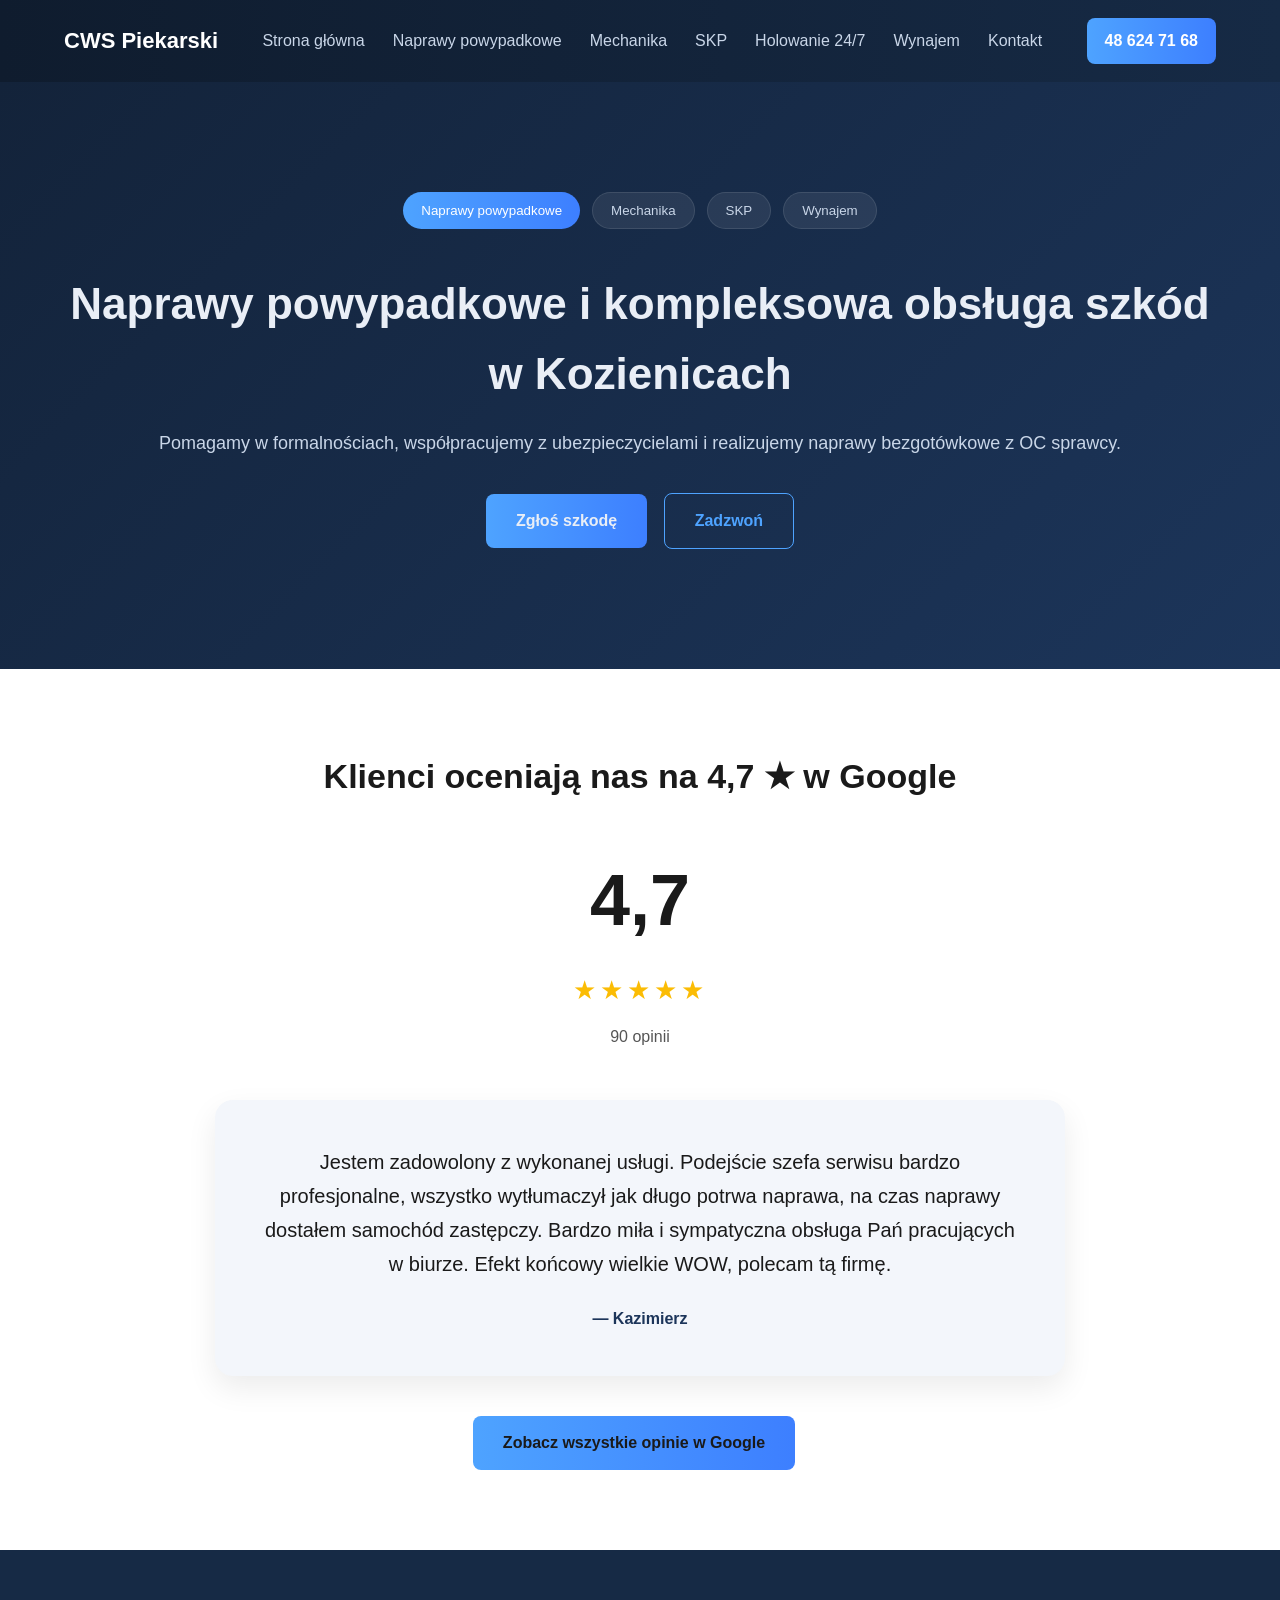
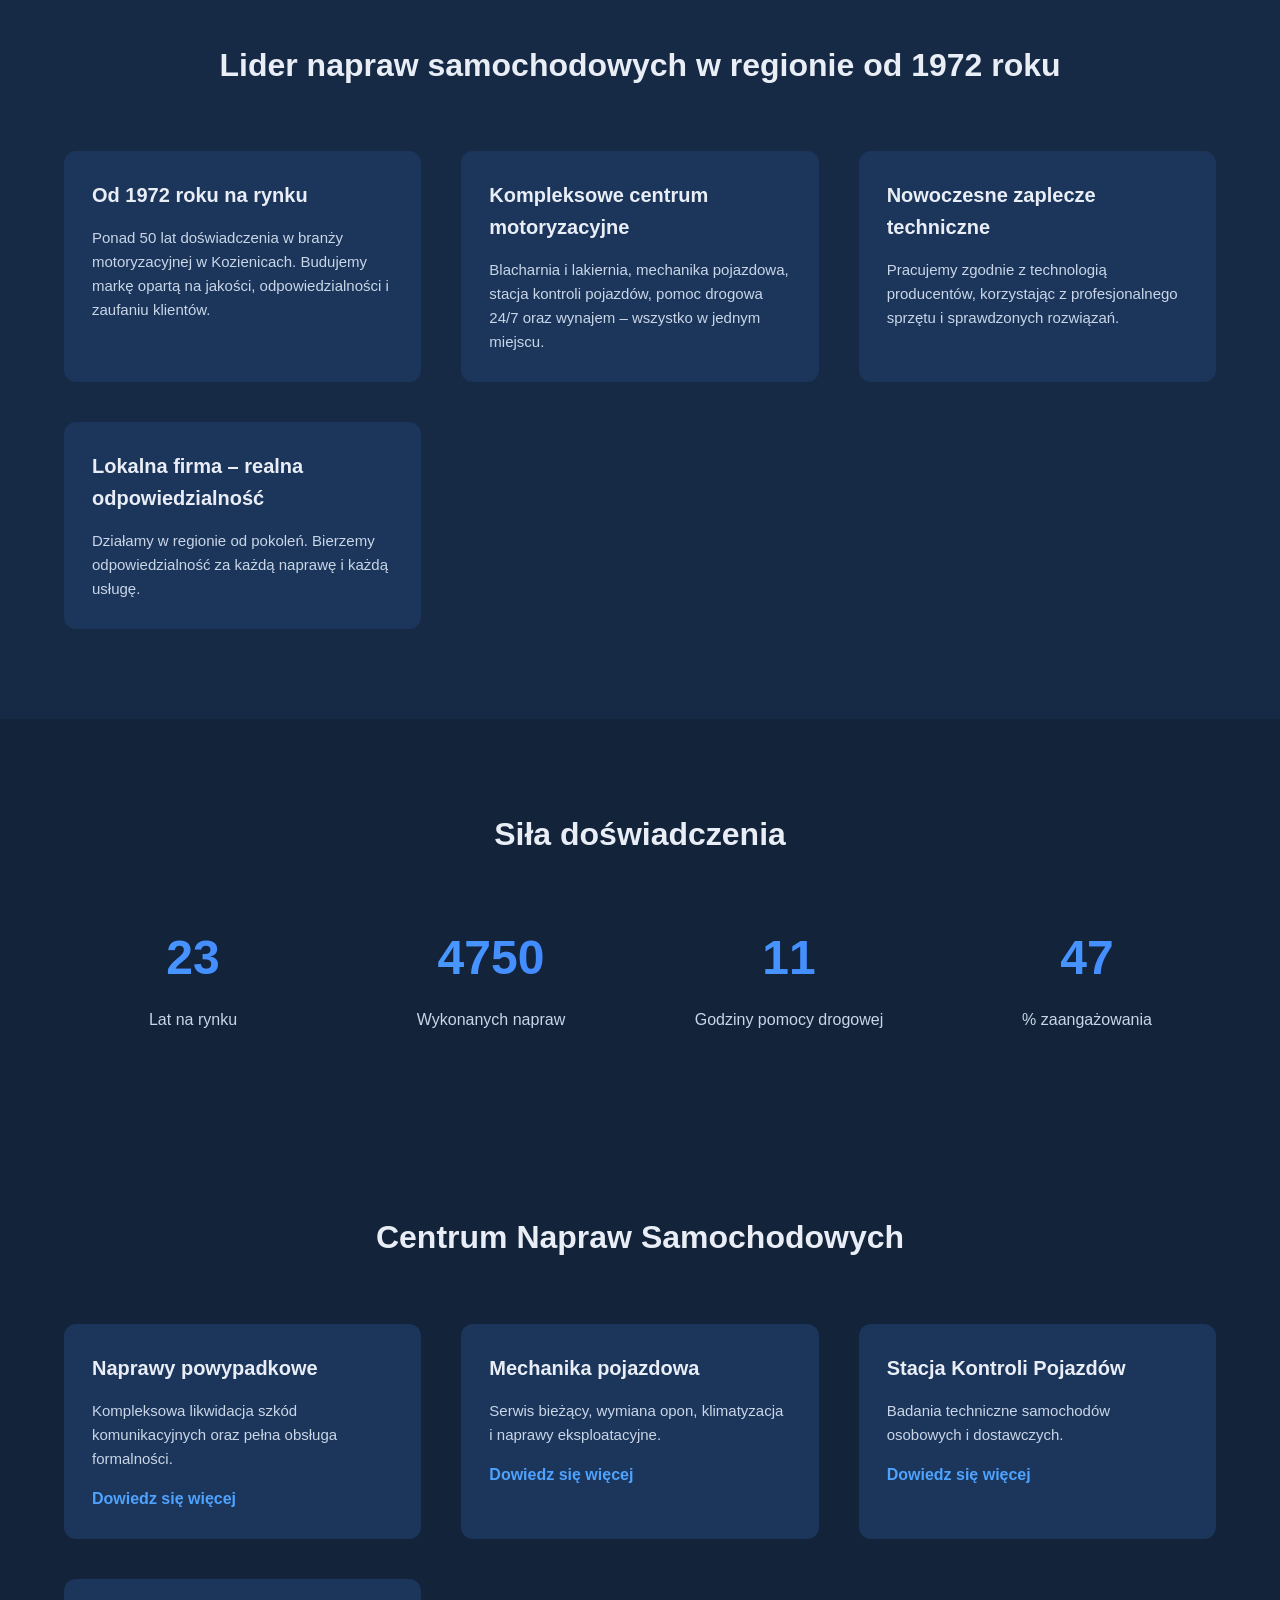
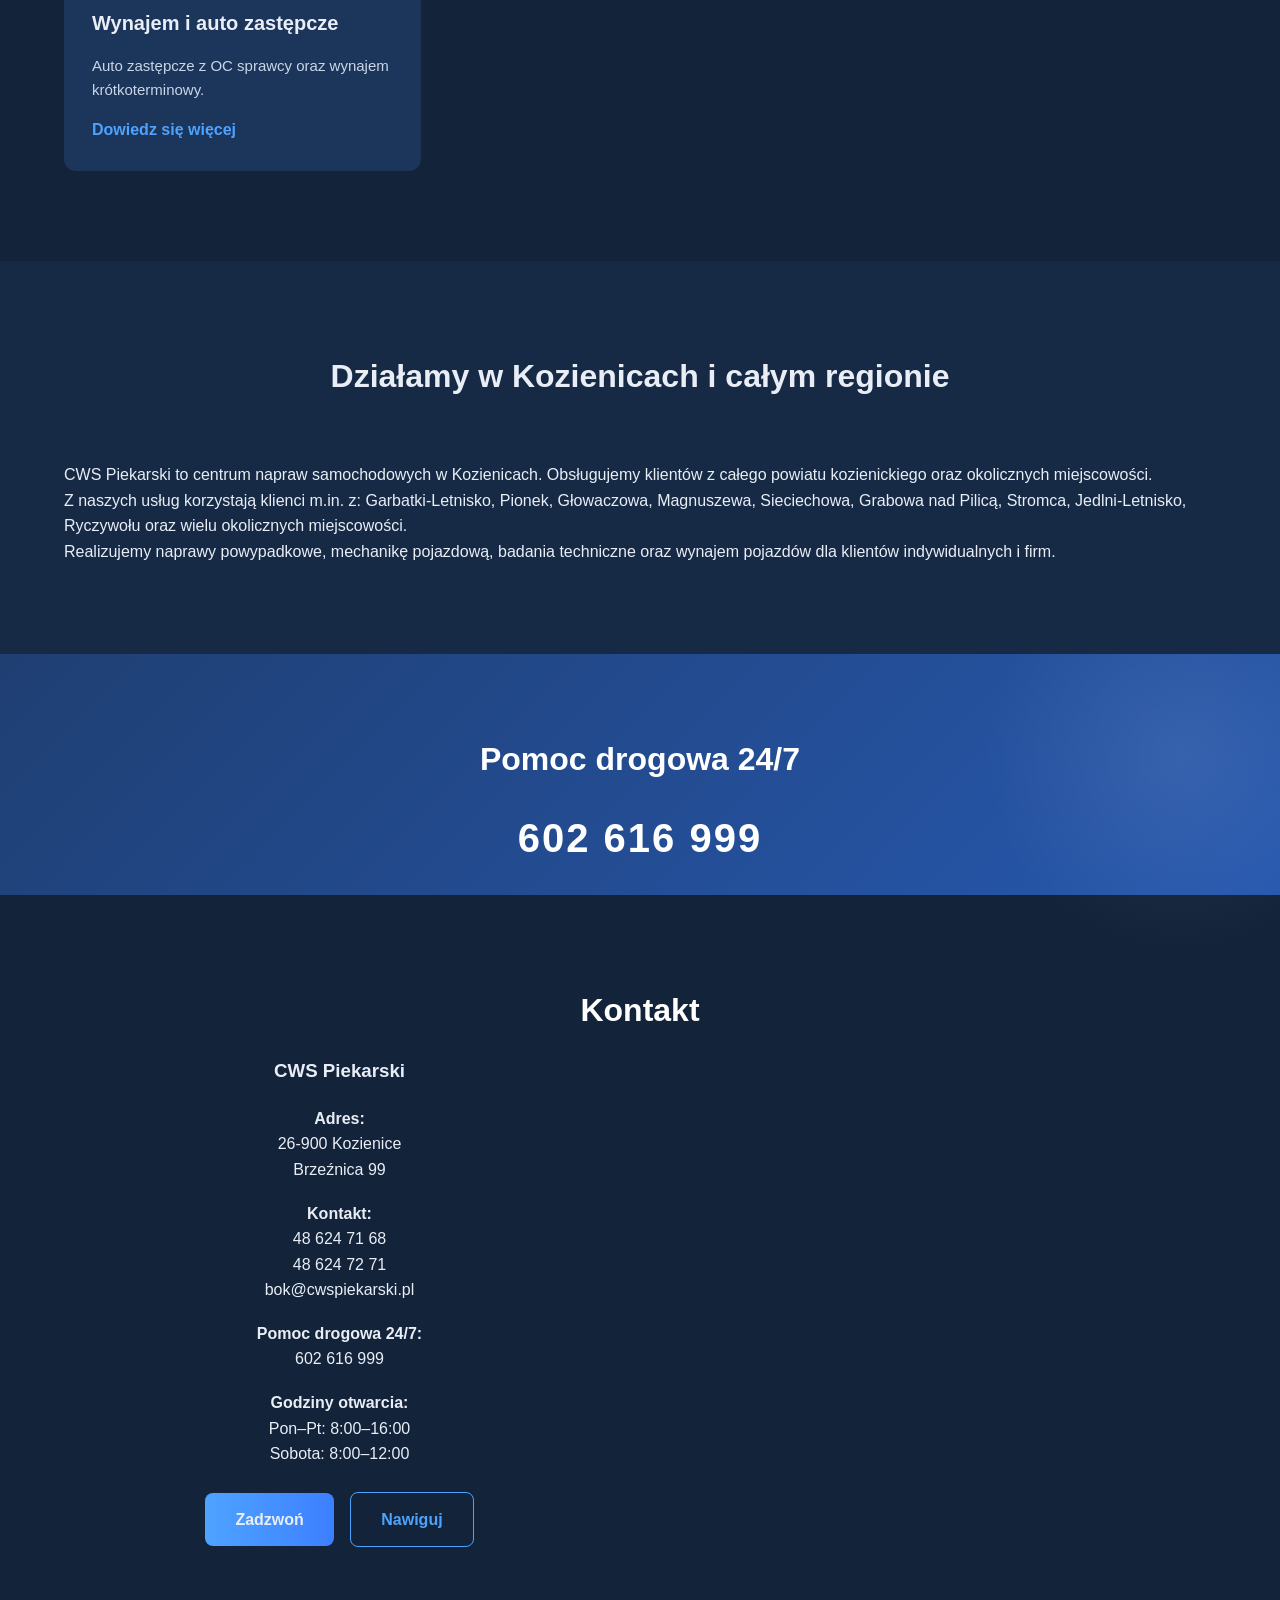
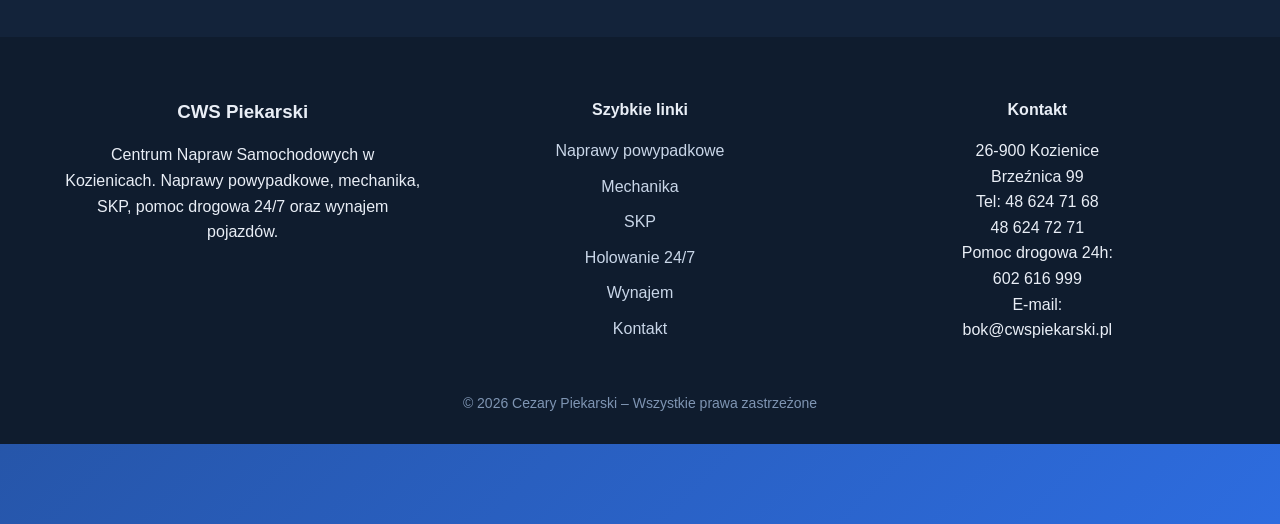
==== index.html @ 4eee71b3 "Pierwsza wersja strony CWS Piekarski" ====
<!DOCTYPE html>
<html lang="pl">
<head>
<meta charset="UTF-8">
<title>CWS Piekarski – Centrum Napraw Samochodowych</title>
<meta name="viewport" content="width=device-width, initial-scale=1.0">
<meta name="description" content="Naprawy powypadkowe, mechanika, stacja kontroli pojazdów, holowanie 24h i wynajem aut – Kozienice i okolice.">
<link rel="stylesheet" href="assets/css/style.css">
<!-- Google Analytics -->
<script async src="https://www.googletagmanager.com/gtag/js?id=G-XXXXXXXXXX"></script>
<script>
window.dataLayer = window.dataLayer || [];
function gtag(){dataLayer.push(arguments);}
gtag('js', new Date());
gtag('config', 'G-XBYX8MP241');
</script>
<head>
<meta charset="UTF-8">
<meta name="google-site-verification" content="duXvOSupE5VvoGKIurfdUXfkPlj5D6680ZqY4Vy80lE" />
</head>
<body>

<header>
<div class="container nav">
<div class="logo">CWS Piekarski</div>
<nav>
<ul>
<li><a href="index.html">Strona główna</a></li>
<li><a href="naprawy-powypadkowe.html">Naprawy powypadkowe</a></li>
<li><a href="mechanika.html">Mechanika</a></li>
<li><a href="skp.html">SKP</a></li>
<li><a href="holowanie.html">Holowanie 24/7</a></li>
<li><a href="wynajem.html">Wynajem</a></li>
<li><a href="kontakt.html">Kontakt</a></li>
</ul>
</nav>
<a class="phone-btn" href="tel:+48486247168">48 624 71 68</a>
</div>
</header>


<!-- HERO -->
<section class="hero">
<div class="container">

<div class="hero-tabs">
<button class="tab active" onclick="switchHero(event, 'wypadek')">Naprawy powypadkowe</button>
<button class="tab" onclick="switchHero(event, 'mechanika')">Mechanika</button>
<button class="tab" onclick="switchHero(event, 'skp')">SKP</button>
<button class="tab" onclick="switchHero(event, 'wynajem')">Wynajem</button>
</div>

<div id="hero-content">
<h1 id="hero-title">Naprawy powypadkowe i kompleksowa obsługa szkód w Kozienicach</h1>
<p id="hero-text">
Pomagamy w formalnościach, współpracujemy z ubezpieczycielami i realizujemy naprawy bezgotówkowe z OC sprawcy.
</p>

<a id="hero-primary" href="szkoda-komunikacyjna.html" class="btn-primary">
Zgłoś szkodę
</a>

<a id="hero-secondary" href="tel:+48486247168" class="btn-secondary">
Zadzwoń
</a>

</div>
</div>
</section>
<!-- GOOGLE REVIEWS PREMIUM -->
<section class="section google-reviews">
<div class="container">
<h2>Klienci oceniają nas na 4,7 ★ w Google</h2>

<div class="rating-summary">
    <div class="rating-number">4,7</div>
    <div class="rating-stars">★★★★★</div>
    <div class="rating-count">90 opinii</div>
</div>

<div class="reviews-slider">

<div class="review-slide active">
<p>Jestem zadowolony z wykonanej usługi. Podejście szefa serwisu bardzo profesjonalne, wszystko wytłumaczył jak długo potrwa naprawa, na czas naprawy dostałem samochód zastępczy. Bardzo miła i sympatyczna obsługa Pań pracujących w biurze. Efekt końcowy wielkie WOW, polecam tą firmę.</p>
<span>— Kazimierz </span>
</div>

<div class="review-slide">
<p>Warsztat CWS Piekarski jest po prostu niesamowity! Zrobili po prostu coś niewyobrażalnego i niemożliwego dla mnie. Zwróciłem się do nich w sprawie naprawy mojego samochodu po kolizji drogowej marki Lada, który został sprowadzony z Rosji w roku 2021, a teraz w czasie sankcji, w czasie wojny, kiedy w UE nie ma żadnych części zamiennych do marki tych samochodów, oni go naprawili, znaleźli wszystko, nawet nie wiem gdzie i w jaki sposób, ale zrobili wszystko, co mogli, wszystko, co było możliwe. Bardzo dziękuję i polecam wszystkim!!!! Teraz - tylko i wyłącznie CWS Piekarski!!! Dziękuję ślicznie!!!!!</p>
<span>— Aleks </span>
</div>

<div class="review-slide">
<p>Świetny kontakt z obsługą – wszystko jasno wytłumaczone. Profesjonalne podejście i miła atmosfera. Dodatkowy plus za możliwość skorzystania z auta zastępczego. Na pewno wrócę, jeśli znów będę potrzebował pomocy z autem!</p>
<span>— Mateusz </span>
</div>

<div class="review-slide">
<p>Miła obsługa, na czas naprawy otrzymałem samochód zastępczy, auto zrobione starannie, kolor lakieru bardzo dobrze dobrany, niema różnic. Elementy nadwozia dobrze spasowane. Wszystkie sprawy związane z odszkodowaniem warsztat załatwia sam. Polecam serwis CWS Piekarski.</p>
<span>— Janusz </span>
</div>

<div class="review-slide">
<p>"Mechanik rodzinny" wszystkich moich samochodów na przestrzeni 30 lat. Pełen profesjonalizm i najwyższa kultura od zawsze. Firma godna polecenia bez żadnych zastrzeżeń.</p>
<span>— Max </span>
</div>

<div class="review-slide">
<p>Jestem stałym klientem CWS Piekarski: przeglądy, wymiana opon, naprawy i dzięki temu mój 16 letni samochód jest zawsze w pełni sprawny. Fachowa miła, obsługa, polecam!!!</p>
<span>— Jerzy </span>
</div>

<div class="review-slide">
<p>Szkoda usunięta z zachowaniem najwyższej jakości i w krótkim czasie. Polecam.</p>
<span>— Marek </span>
</div>

<div class="review-slide">
<p>Rewelacyjna firma ma super personel. Poziom obsługi na europejskim poziomie. Z czystym sercem mogę polecić to miejsce 👍</p>
<span>— Dorota </span>
</div>

<div class="review-slide">
<p>Polecam, profesjonalna i kompleksowa obsługa. Blacharz, lakiernik, mechanik. Miła obsługa. Zakład przy głównej trasie, dobry dojazd.</p>
<span>— Ewa </span>
</div>

<div class="review-slide">
<p>Wykonali naprawę blacharską z ubezpieczenia AC. Bardzo dobry kontakt, wszystkie zmiany i stan naprawy uzgodniony telefonicznie. Na plus, przy okazji naprawy została wykonana ocena techniczna pojazdu w czasie której wykryto usterki zawieszenia.</p>
<span>— Mirosław </span>
</div>

<div class="review-slide">
<p>Wyjątkowo solidny i rzetelny mechanik. Sama procedura przyjęcia auta wzorowa. Stały kontakt z klientem w formie telefonicznej czy sms. Po prostu ma się poczucie, że samochód jest w rękach profesjonalisty. Warsztat godny polecania.</p>
<span>— Daria </span>
</div>

</div>

<div class="google-link">
    <a href="https://www.google.com/search?q=cws+piekarski" target="_blank" class="btn-primary">
        Zobacz wszystkie opinie w Google
    </a>
</div>

</div>
</section>
<!-- DLACZEGO MY - WERSJA GŁÓWNA -->
<section class="section">
<div class="container">
<h2>Lider napraw samochodowych w regionie od 1972 roku</h2>

<div class="cards">

<div class="card">
<h3>Od 1972 roku na rynku</h3>
<p>
Ponad 50 lat doświadczenia w branży motoryzacyjnej w Kozienicach.
Budujemy markę opartą na jakości, odpowiedzialności i zaufaniu klientów.
</p>
</div>

<div class="card">
<h3>Kompleksowe centrum motoryzacyjne</h3>
<p>
Blacharnia i lakiernia, mechanika pojazdowa, stacja kontroli pojazdów,
pomoc drogowa 24/7 oraz wynajem – wszystko w jednym miejscu.
</p>
</div>

<div class="card">
<h3>Nowoczesne zaplecze techniczne</h3>
<p>
Pracujemy zgodnie z technologią producentów,
korzystając z profesjonalnego sprzętu i sprawdzonych rozwiązań.
</p>
</div>

<div class="card">
<h3>Lokalna firma – realna odpowiedzialność</h3>
<p>
Działamy w regionie od pokoleń.
Bierzemy odpowiedzialność za każdą naprawę i każdą usługę.
</p>
</div>

</div>
</div>
</section>
<!-- LICZNIKI -->
<section class="section section-dark">
<div class="container">
<h2>Siła doświadczenia</h2>

<div class="stats">

<div class="stat">
<div class="stat-number" data-target="50">0</div>
<p>Lat na rynku</p>
</div>

<div class="stat">
<div class="stat-number" data-target="10000">0</div>
<p>Wykonanych napraw</p>
</div>

<div class="stat">
<div class="stat-number" data-target="24">0</div>
<p>Godziny pomocy drogowej</p>
</div>

<div class="stat">
<div class="stat-number" data-target="100">0</div>
<p>% zaangażowania</p>
</div>

</div>
</div>
</section>



<script src="https://apis.google.com/js/platform.js?onload=renderBadge" async defer></script>
<script>
function renderBadge() {
  window.gapi.load('reviewbadge', function() {
      window.gapi.reviewbadge.render({ /* no params needed */ });
  });
}
</script>

<!-- USŁUGI -->
<section class="section section-dark">
<div class="container">
<h2>Centrum Napraw Samochodowych</h2>

<div class="cards">

<div class="card">
<h3>Naprawy powypadkowe</h3>
<p>
Kompleksowa likwidacja szkód komunikacyjnych oraz pełna obsługa formalności.
</p>
<a href="naprawy-powypadkowe.html" class="card-link">Dowiedz się więcej</a>
</div>

<div class="card">
<h3>Mechanika pojazdowa</h3>
<p>
Serwis bieżący, wymiana opon, klimatyzacja i naprawy eksploatacyjne.
</p>
<a href="mechanika.html" class="card-link">Dowiedz się więcej</a>
</div>

<div class="card">
<h3>Stacja Kontroli Pojazdów</h3>
<p>
Badania techniczne samochodów osobowych i dostawczych.
</p>
<a href="skp.html" class="card-link">Dowiedz się więcej</a>
</div>

<div class="card">
<h3>Wynajem i auto zastępcze</h3>
<p>
Auto zastępcze z OC sprawcy oraz wynajem krótkoterminowy.
</p>
<a href="wynajem.html" class="card-link">Dowiedz się więcej</a>
</div>

</div>
</div>
</section>

<section class="section">
<div class="container">
<h2>Działamy w Kozienicach i całym regionie</h2>

<div class="region">
<div class="region-text">
<p>
CWS Piekarski to centrum napraw samochodowych w Kozienicach. Obsługujemy klientów z całego powiatu kozienickiego oraz okolicznych miejscowości.
</p>

<p>
Z naszych usług korzystają klienci m.in. z: Garbatki-Letnisko, Pionek, Głowaczowa, Magnuszewa, Sieciechowa, Grabowa nad Pilicą, Stromca, Jedlni-Letnisko, Ryczywołu oraz wielu okolicznych miejscowości.
</p>

<p>
Realizujemy naprawy powypadkowe, mechanikę pojazdową, badania techniczne oraz wynajem pojazdów dla klientów indywidualnych i firm.
</p>
</div>
</div>
</div>
</section>

<!-- HOLowanie -->
<section class="cta-dark">
<div class="container">
<h2>Pomoc drogowa 24/7</h2>
<p class="assist">602 616 999</p>
</div>

<section class="section section-dark">
<div class="container">
<h2>Kontakt</h2>

<div class="contact-block">

<div class="contact-info">
<h3>CWS Piekarski</h3>

<p>
<strong>Adres:</strong><br>
26-900 Kozienice<br>
Brzeźnica 99
</p>

<p>
<strong>Kontakt:</strong><br>
48 624 71 68<br>
48 624 72 71<br>
bok@cwspiekarski.pl
</p>

<p>
<strong>Pomoc drogowa 24/7:</strong><br>
602 616 999
</p>

<p>
<strong>Godziny otwarcia:</strong><br>
Pon–Pt: 8:00–16:00<br>
Sobota: 8:00–12:00
</p>

<div class="contact-buttons">
<a href="tel:+48486247168" class="btn-primary">Zadzwoń</a>
<a href="https://www.google.com/maps?q=Brzeźnica+99,+26-900+Kozienice" target="_blank" class="btn-secondary">Nawiguj</a>
</div>

</div>

<div class="contact-map">
<iframe src="https://www.google.com/maps?q=Brzeźnica+99,+26-900+Kozienice&output=embed" width="100%" height="380" style="border:0;" loading="lazy"></iframe>
</div>

</div>
</div>
</section>

<footer class="footer-main">
<div class="container footer-grid">

<div class="footer-col">
<h3>CWS Piekarski</h3>
<p>
Centrum Napraw Samochodowych w Kozienicach. Naprawy powypadkowe, mechanika, SKP, pomoc drogowa 24/7 oraz wynajem pojazdów.
</p>
</div>

<div class="footer-col">
<h4>Szybkie linki</h4>
<ul>
<li><a href="naprawy-powypadkowe.html">Naprawy powypadkowe</a></li>
<li><a href="mechanika.html">Mechanika</a></li>
<li><a href="skp.html">SKP</a></li>
<li><a href="holowanie.html">Holowanie 24/7</a></li>
<li><a href="wynajem.html">Wynajem</a></li>
<li><a href="kontakt.html">Kontakt</a></li>
</ul>
</div>

<div class="footer-col">
<h4>Kontakt</h4>
<p>
26-900 Kozienice<br>
Brzeźnica 99
</p>

<p>
Tel: 48 624 71 68<br>
48 624 72 71
</p>

<p>
Pomoc drogowa 24h:<br>
602 616 999
</p>

<p>
E-mail:<br>
bok@cwspiekarski.pl
</p>
</div>

</div>

<div class="footer-bottom">
© 2026 Cezary Piekarski – Wszystkie prawa zastrzeżone
</div>
</footer>

<script>
function switchHero(e, type) {
const content = document.getElementById("hero-content");
const title = document.getElementById("hero-title");
const text = document.getElementById("hero-text");
const primary = document.getElementById("hero-primary");
const tabs = document.querySelectorAll(".tab");

tabs.forEach(tab => tab.classList.remove("active"));
e.currentTarget.classList.add("active");

content.classList.remove("hero-animate-in");
content.classList.add("hero-animate-out");

setTimeout(() => {

if (type === "wypadek") {
title.innerText = "Naprawy powypadkowe i kompleksowa obsługa szkód w Kozienicach";
text.innerText = "Pomagamy w formalnościach, współpracujemy z ubezpieczycielami i realizujemy naprawy bezgotówkowe z OC sprawcy.";
primary.innerText = "Zgłoś szkodę";
primary.href = "szkoda-komunikacyjna.html";
}

if (type === "mechanika") {
title.innerText = "Mechanika pojazdowa – serwis i naprawy bieżące";
text.innerText = "Serwisujemy samochody osobowe i dostawcze.";
primary.innerText = "Umów wizytę";
primary.href = "mechanika.html";
}

if (type === "skp") {
title.innerText = "Stacja Kontroli Pojazdów – badania techniczne";
text.innerText = "Wykonujemy obowiązkowe badania techniczne.";
primary.innerText = "Sprawdź terminy";
primary.href = "skp.html";
}

if (type === "wynajem") {
title.innerText = "Wynajem pojazdów i auto zastępcze";
text.innerText = "Zapewniamy auta zastępcze na czas naprawy.";
primary.innerText = "Zobacz ofertę";
primary.href = "wynajem.html";
}

content.classList.remove("hero-animate-out");
content.classList.add("hero-animate-in");

}, 200);
}
</script>

<script>
const steps = document.querySelectorAll('.step');
const process = document.querySelector('.process');

const observer = new IntersectionObserver(entries => {
entries.forEach(entry => {
if (entry.isIntersecting) {
entry.target.classList.add('visible');
process.classList.add('active');
}
});
}, { threshold: 0.2 });

steps.forEach(step => {
observer.observe(step);
});
</script>
<script>
const counters = document.querySelectorAll('.stat-number');

const animateCounters = () => {
    counters.forEach(counter => {
        const target = +counter.getAttribute('data-target');
        let count = 0;
        const increment = target / 120;

        const updateCounter = () => {
            count += increment;
            if (count < target) {
                counter.innerText = Math.floor(count);
                requestAnimationFrame(updateCounter);
            } else {
                counter.innerText = target + "+";
            }
        };

        updateCounter();
    });
};

const statsSection = document.querySelector('.stats');
const observerStats = new IntersectionObserver(entries => {
    if (entries[0].isIntersecting) {
        animateCounters();
        observerStats.disconnect();
    }
}, { threshold: 0.4 });

observerStats.observe(statsSection);
</script>
<script>
const counters = document.querySelectorAll('.stat-number');

const animateCounters = () => {
    counters.forEach(counter => {
        const target = +counter.getAttribute('data-target');
        let count = 0;
        const increment = target / 120;

        const updateCounter = () => {
            count += increment;
            if (count < target) {
                counter.innerText = Math.floor(count);
                requestAnimationFrame(updateCounter);
            } else {
                counter.innerText = target + "+";
            }
        };

        updateCounter();
    });
};

const statsSection = document.querySelector('.stats');
const observerStats = new IntersectionObserver(entries => {
    if (entries[0].isIntersecting) {
        animateCounters();
        observerStats.disconnect();
    }
}, { threshold: 0.4 });

observerStats.observe(statsSection);
</script>
<script>
const slides = document.querySelectorAll('.review-slide');
let currentSlide = 0;

function showSlide(index) {
    slides.forEach(slide => slide.classList.remove('active'));
    slides[index].classList.add('active');
}

setInterval(() => {
    currentSlide++;
    if (currentSlide >= slides.length) {
        currentSlide = 0;
    }
    showSlide(currentSlide);
}, 6000);
</script>
</body>
</html>
---- assets/css/style.css ----
/* ===== RESET ===== */

* {
    margin: 0;
    padding: 0;
    box-sizing: border-box;
}

body {
    font-family: -apple-system, BlinkMacSystemFont, "Segoe UI", Roboto, sans-serif;
    background: #0f1c2e;
    color: #e9eef6;
    line-height: 1.6;
}

a {
    text-decoration: none;
    color: inherit;
}

.container {
    width: 90%;
    max-width: 1200px;
    margin: 0 auto;
}

/* ===== HEADER ===== */

header {
    background: linear-gradient(90deg, #0f1c2e, #162a45);
    padding: 18px 0;
    position: sticky;
    top: 0;
    z-index: 1000;
}

.nav {
    display: flex;
    align-items: center;
    justify-content: space-between;
}

.logo {
    font-size: 22px;
    font-weight: 700;
    color: #ffffff;
}

nav ul {
    list-style: none;
    display: flex;
    gap: 28px;
}

nav a {
    color: #c9d6e8;
    font-weight: 500;
    transition: 0.3s;
}

nav a:hover {
    color: #4ea3ff;
}

.phone-btn {
    background: linear-gradient(90deg, #4ea3ff, #3d7fff);
    padding: 10px 18px;
    border-radius: 8px;
    font-weight: 600;
    color: #fff;
    transition: 0.3s;
}

.phone-btn:hover {
    transform: translateY(-2px);
}

/* ===== HERO ===== */

.hero {
    background: linear-gradient(135deg, #13233a, #1c355a);
    padding: 110px 0 120px;
    text-align: center;
}

.hero-tabs {
    display: inline-flex;
    gap: 12px;
    margin-bottom: 40px;
}

.tab {
    background: rgba(255,255,255,0.08);
    border: 1px solid rgba(255,255,255,0.1);
    padding: 10px 18px;
    border-radius: 25px;
    color: #c9d6e8;
    cursor: pointer;
    transition: 0.3s;
}

.tab:hover {
    background: rgba(78,163,255,0.2);
}

.tab.active {
    background: linear-gradient(90deg, #4ea3ff, #3d7fff);
    color: #fff;
    border: none;
}

.hero h1 {
    font-size: 44px;
    font-weight: 700;
    margin-bottom: 20px;
}

.hero p {
    font-size: 18px;
    color: #c9d6e8;
    margin-bottom: 35px;
}

.btn-primary {
    background: linear-gradient(90deg, #4ea3ff, #3d7fff);
    padding: 14px 30px;
    border-radius: 8px;
    font-weight: 600;
    margin-right: 12px;
    display: inline-block;
    transition: 0.3s;
}

.btn-primary:hover {
    transform: translateY(-3px);
}

.btn-secondary {
    border: 1px solid #4ea3ff;
    padding: 14px 30px;
    border-radius: 8px;
    font-weight: 600;
    color: #4ea3ff;
    display: inline-block;
    transition: 0.3s;
}

.btn-secondary:hover {
    background: #4ea3ff;
    color: #fff;
}

/* ===== SEKCJE ===== */

.section {
    padding: 90px 0;
    background: #162a45;
}

.section-dark {
    background: #13233a;
}

.section h2 {
    text-align: center;
    font-size: 32px;
    margin-bottom: 60px;
}

/* ===== CARDS ===== */

.cards {
    display: grid;
    grid-template-columns: repeat(3, 1fr);
    gap: 40px;
    margin-top: 40px;
}

.card {
    background: #1c355a;
    padding: 28px;
    border-radius: 12px;
    transition: 0.3s;
}

.card:hover {
    transform: translateY(-6px);
    background: #214170;
}

.card h3 {
    margin-bottom: 15px;
    font-size: 20px;
}

.card p {
    font-size: 15px;
    color: #c9d6e8;
}

.card-link {
    display: inline-block;
    margin-top: 15px;
    color: #4ea3ff;
    font-weight: 600;
}
@media (max-width: 992px) {
    .cards {
        grid-template-columns: repeat(2, 1fr);
    }
}

@media (max-width: 600px) {
    .cards {
        grid-template-columns: 1fr;
    }
}

/* ===== PROCESS PREMIUM ===== */

.process {
    position: relative;
    max-width: 850px;
    margin: 0 auto;
    padding-left: 60px;
}

/* pionowa linia */
.process::before {
    content: "";
    position: absolute;
    left: 22px;
    top: 0;
    width: 3px;
    height: 0;
    background: linear-gradient(to bottom, #4ea3ff, #3d7fff);
    border-radius: 2px;
    transition: height 1.2s ease;
}

/* aktywacja linii */
.process.active::before {
    height: 100%;
}

.step {
    position: relative;
    margin-bottom: 55px;
    opacity: 0;
    transform: translateY(40px);
    transition: all 0.7s ease;
}

.step.visible {
    opacity: 1;
    transform: translateY(0);
}

/* kółko */
.step-number {
    position: absolute;
    left: -60px;
    top: 0;
    width: 45px;
    height: 45px;
    border-radius: 50%;
    background: linear-gradient(135deg, #4ea3ff, #3d7fff);
    display: flex;
    align-items: center;
    justify-content: center;
    font-weight: 700;
    color: #fff;
    box-shadow: 0 0 18px rgba(78,163,255,0.6);
}

/* tekst */
.step-content h3 {
    font-size: 20px;
    margin-bottom: 8px;
}

.step-content p {
    color: #c9d6e8;
    line-height: 1.7;
}

/* ===== CTA 24/7 PREMIUM ===== */

.cta-dark {
    background: linear-gradient(135deg, #1f3f73, #2d6cdf);
    padding: 80px 0;
    text-align: center;
    position: relative;
    overflow: hidden;
}

.cta-dark::before {
    content: "";
    position: absolute;
    width: 400px;
    height: 400px;
    background: radial-gradient(circle, rgba(255,255,255,0.08), transparent 70%);
    top: -100px;
    right: -100px;
}

.cta-dark h2 {
    font-size: 32px;
    font-weight: 700;
    margin-bottom: 20px;
    color: #fff;
}

.assist {
    font-size: 40px;
    font-weight: 800;
    letter-spacing: 2px;
    color: #ffffff;
    margin-bottom: 25px;
}

.cta-dark .assist {
    animation: pulse 2s infinite;
}

@keyframes pulse {
    0% { transform: scale(1); }
    50% { transform: scale(1.05); }
    100% { transform: scale(1); }
}

/* ===== KONTAKT ===== */

.contact-block {
    display: grid;
    grid-template-columns: 1fr 1fr;
    gap: 50px;
}

.contact-info h3 {
    margin-bottom: 20px;
}

.contact-info p {
    margin-bottom: 18px;
}

.contact-buttons {
    margin-top: 25px;
}

/* ===== FOOTER ===== */

.footer-main {
    background: #0f1c2e;
    padding: 60px 0 30px;
}

.footer-grid {
    display: grid;
    grid-template-columns: repeat(auto-fit, minmax(220px, 1fr));
    gap: 40px;
}

.footer-col h3,
.footer-col h4 {
    margin-bottom: 15px;
}

.footer-col ul {
    list-style: none;
}

.footer-col li {
    margin-bottom: 10px;
}

.footer-col a {
    color: #c9d6e8;
    transition: 0.3s;
}

.footer-col a:hover {
    color: #4ea3ff;
}

.footer-bottom {
    text-align: center;
    margin-top: 40px;
    font-size: 14px;
    color: #7f95b3;
}
/* ===== LICZNIKI PREMIUM ===== */

.stats {
    display: grid;
    grid-template-columns: repeat(auto-fit, minmax(180px, 1fr));
    gap: 40px;
    text-align: center;
}

.stat-number {
    font-size: 48px;
    font-weight: 800;
    background: linear-gradient(90deg, #4ea3ff, #3d7fff);
    -webkit-background-clip: text;
    -webkit-text-fill-color: transparent;
    margin-bottom: 10px;
}

.stat p {
    color: #c9d6e8;
    font-size: 16px;
}
/* ===== GOOGLE REVIEWS FIX ===== */

.google-reviews {
    background: #ffffff;
    color: #1a1a1a;
    text-align: center;
    padding: 80px 0;
}

.google-reviews h2 {
    color: #1a1a1a;
    font-size: 34px;
    font-weight: 700;
    margin-bottom: 40px;
}

.rating-summary {
    margin-bottom: 50px;
}

.rating-number {
    font-size: 72px;
    font-weight: 700;
    color: #1a1a1a;
}

.rating-stars {
    color: #fbbc04;
    font-size: 26px;
    letter-spacing: 4px;
    margin: 12px 0;
}

.rating-count {
    color: #555;
    font-size: 16px;
}

.review-slide {
    display: none;
    background: #f3f6fb;
    padding: 45px;
    border-radius: 18px;
    box-shadow: 0 12px 30px rgba(0,0,0,0.08);
    max-width: 850px;
    margin: 0 auto;
}

.review-slide.active {
    display: block;
}

.review-slide p {
    font-size: 20px;
    line-height: 1.7;
    color: #1a1a1a;
    margin-bottom: 25px;
}

.review-slide span {
    font-weight: 600;
    color: #1c355a;
}

.google-link {
    margin-top: 40px;
}
/* HERO BUTTONS PREMIUM */

.hero-actions {
    margin-top: 40px;
}

.contact-buttons-row {
    display: flex;
    justify-content: center;
    gap: 20px;
    flex-wrap: wrap;
}

.big-btn {
    display: flex;
    flex-direction: column;
    align-items: center;
    padding: 18px 30px;
    font-size: 18px;
    min-width: 260px;
}

.btn-sub {
    font-size: 14px;
    opacity: 0.8;
    margin-top: 4px;
}

/* SOS BUTTON */

.sos-wrapper {
    margin-top: 30px;
    text-align: center;
}

.sos-btn {
    display: inline-block;
    padding: 16px 28px;
    background: #c40000;
    color: white;
    font-weight: 600;
    border-radius: 8px;
    text-decoration: none;
    font-size: 18px;
    animation: pulseRed 1.5s infinite;
}

@keyframes pulseRed {
    0% { box-shadow: 0 0 0 0 rgba(196,0,0,0.7); }
    70% { box-shadow: 0 0 0 15px rgba(196,0,0,0); }
    100% { box-shadow: 0 0 0 0 rgba(196,0,0,0); }
}

.sos-btn:hover {
    background: #e00000;
}
/* UBEZPIECZYCIEL SLIDER */

.insurance-strip {
    background: #0f223a;
    text-align: center;
}

.logo-slider {
    overflow: hidden;
    margin-top: 40px;
    position: relative;
}

.logo-track {
    display: flex;
    width: calc(250px * 20);
    animation: scroll 25s linear infinite;
}

.logo-item {
    width: 250px;
    font-weight: 700;
    font-size: 20px;
    color: #4da3ff;
    opacity: 0.8;
}

@keyframes scroll {
    0% { transform: translateX(0); }
    100% { transform: translateX(-50%); }
}
/* FAQ */

.faq-item {
    margin-bottom: 15px;
    border-bottom: 1px solid rgba(255,255,255,0.1);
}

.faq-question {
    width: 100%;
    background: none;
    border: none;
    color: white;
    text-align: left;
    font-size: 18px;
    padding: 15px 0;
    cursor: pointer;
}

.faq-answer {
    max-height: 0;
    overflow: hidden;
    transition: max-height 0.4s ease;
}

.faq-answer p {
    padding-bottom: 15px;
    opacity: 0.8;
}
/* FORMULARZ */

.report-form {
    max-width: 600px;
    margin: 40px auto 0;
    display: flex;
    flex-direction: column;
    gap: 15px;
}

.report-form input,
.report-form textarea {
    padding: 14px;
    border-radius: 6px;
    border: none;
    font-size: 16px;
}

.report-form textarea {
    min-height: 120px;
    resize: vertical;
}
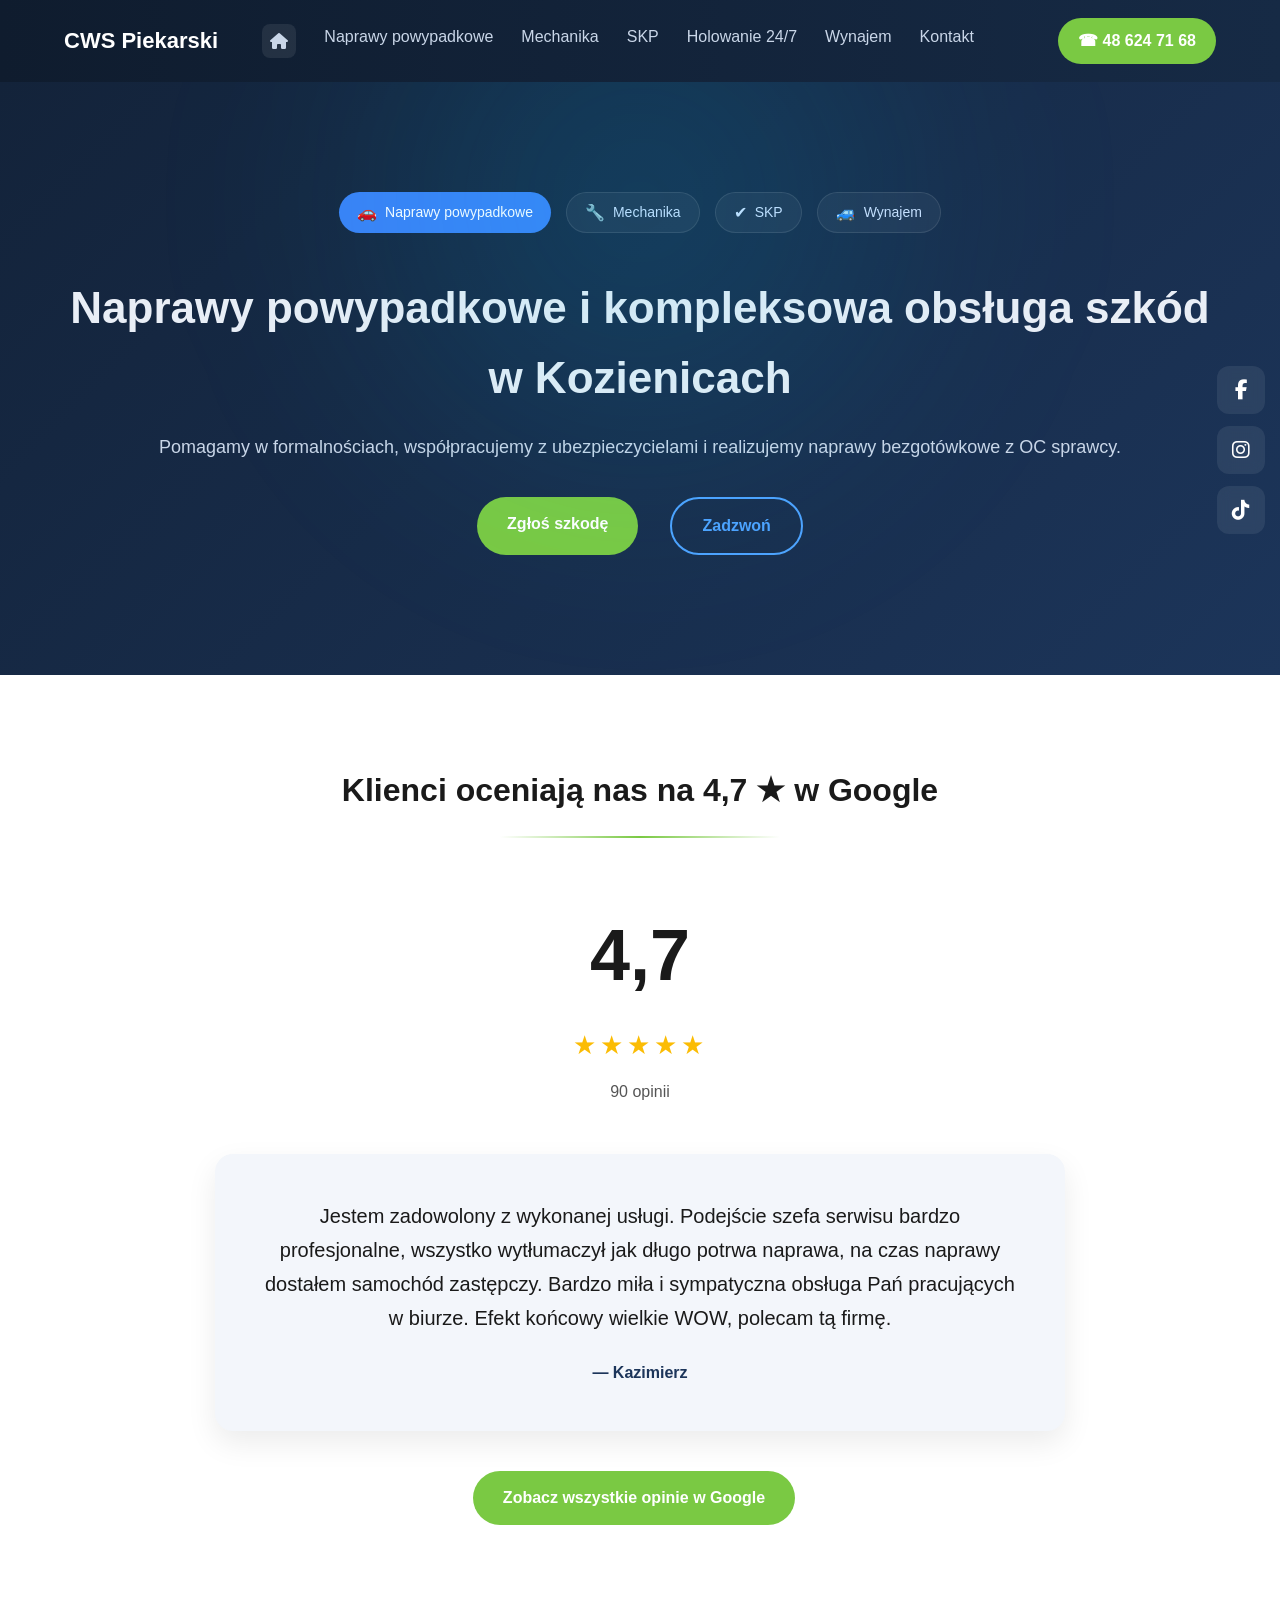
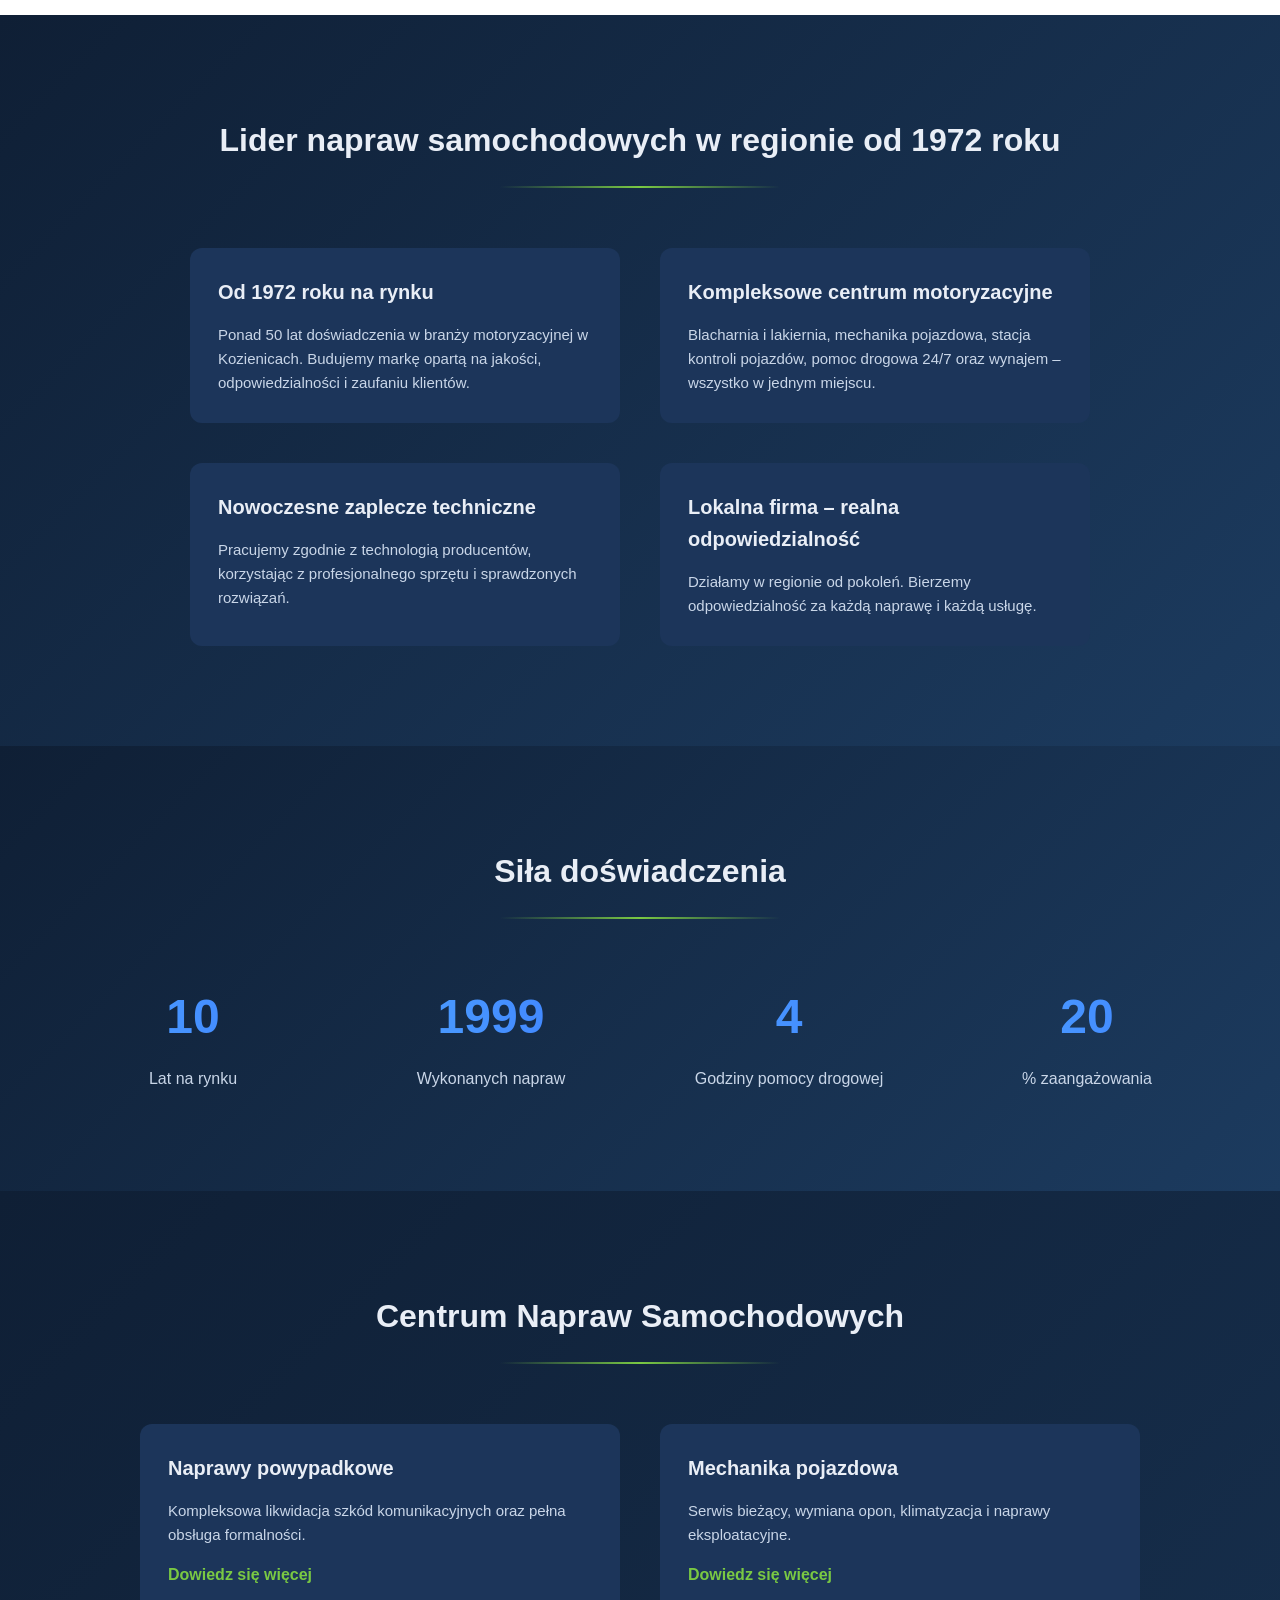
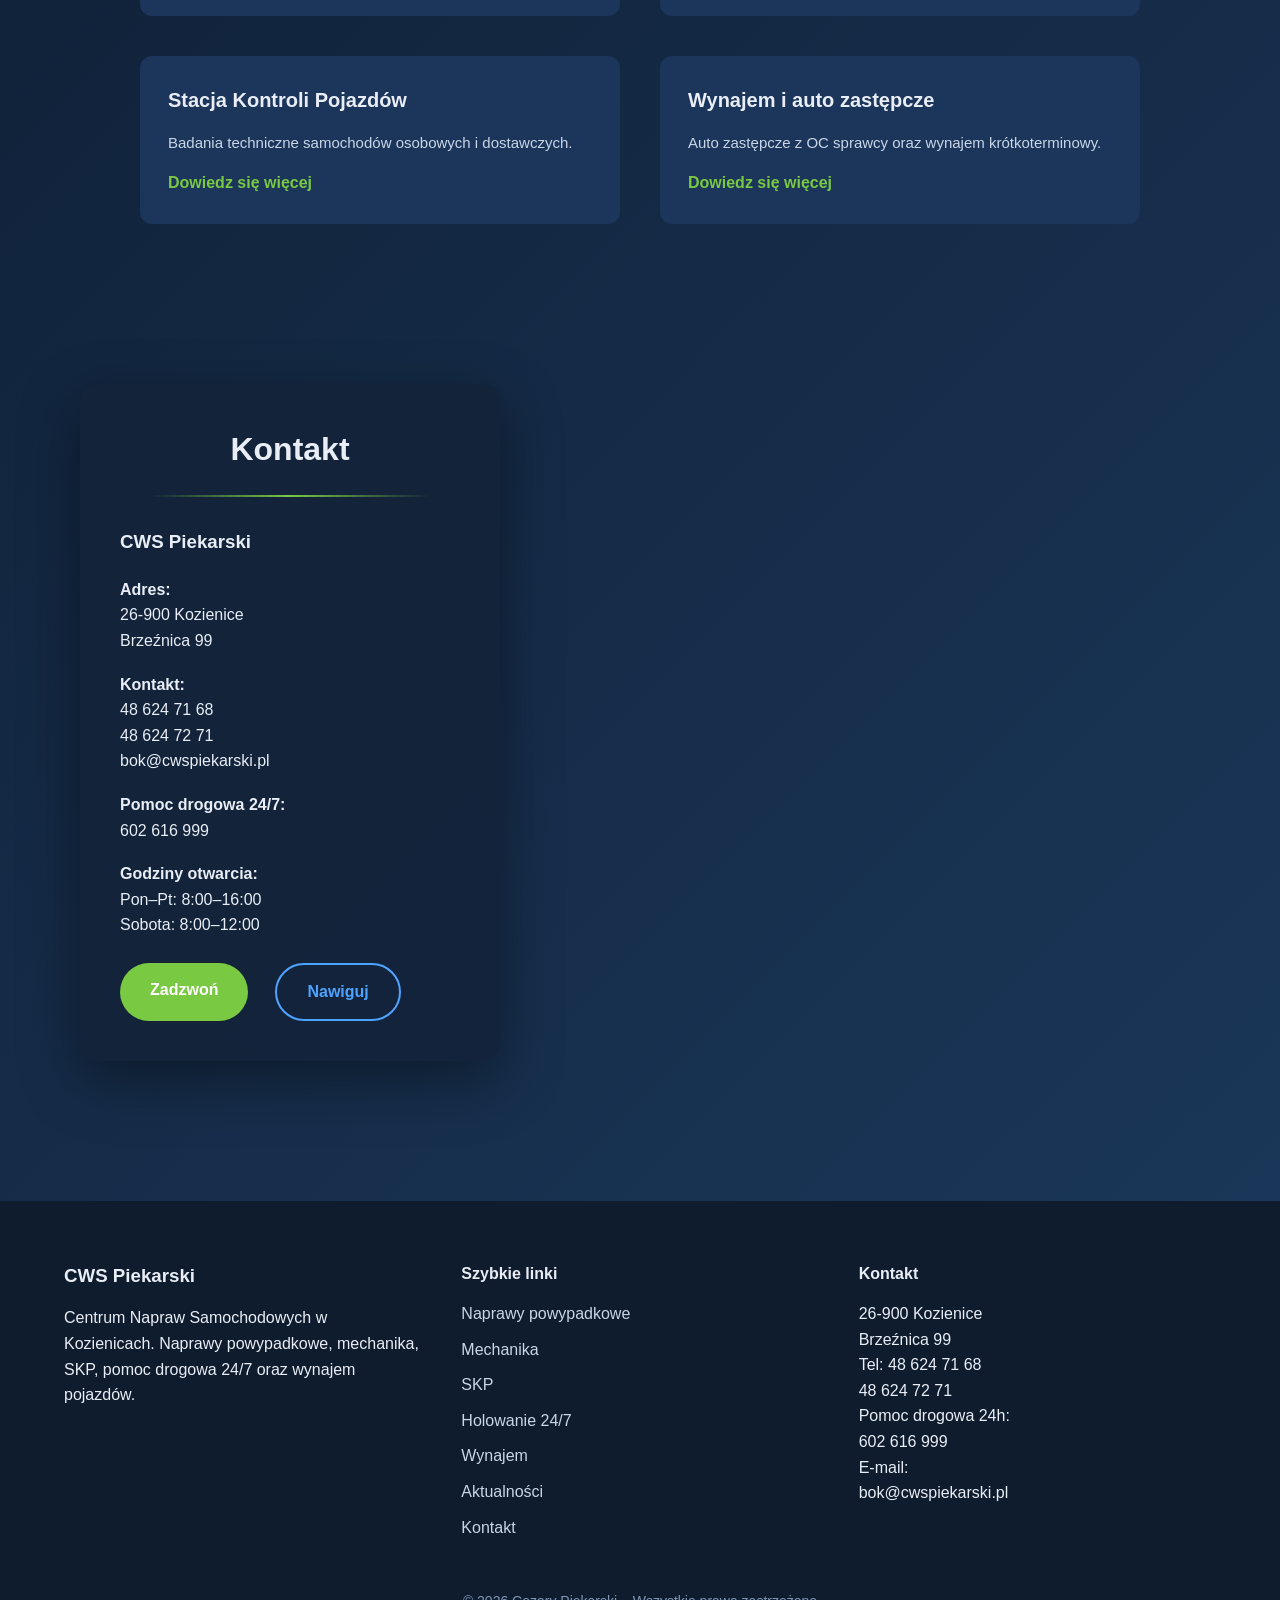
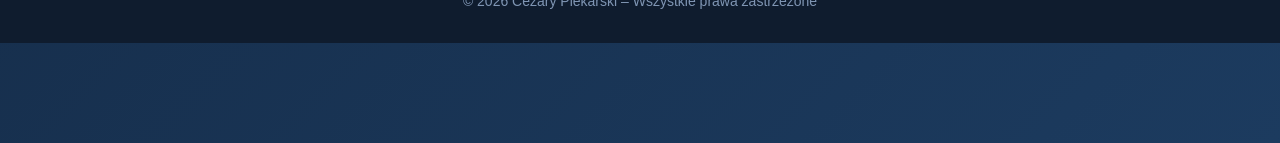
==== commit c5cb4cad: "pierwsza wersja strony CWS" ====
--- a/index.html
+++ b/index.html
@@ -1,6 +1,7 @@
 <!DOCTYPE html>
 <html lang="pl">
 <head>
+    <link rel="stylesheet" href="https://cdnjs.cloudflare.com/ajax/libs/font-awesome/6.5.0/css/all.min.css">
 <meta charset="UTF-8">
 <title>CWS Piekarski – Centrum Napraw Samochodowych</title>
 <meta name="viewport" content="width=device-width, initial-scale=1.0">
@@ -25,16 +26,24 @@
 <div class="logo">CWS Piekarski</div>
 <nav>
 <ul>
-<li><a href="index.html">Strona główna</a></li>
+<li>
+<a href="index.html" class="home-icon">
+<i class="fas fa-home"></i>
+</a>
+</li>
 <li><a href="naprawy-powypadkowe.html">Naprawy powypadkowe</a></li>
 <li><a href="mechanika.html">Mechanika</a></li>
 <li><a href="skp.html">SKP</a></li>
 <li><a href="holowanie.html">Holowanie 24/7</a></li>
 <li><a href="wynajem.html">Wynajem</a></li>
+
 <li><a href="kontakt.html">Kontakt</a></li>
 </ul>
 </nav>
-<a class="phone-btn" href="tel:+48486247168">48 624 71 68</a>
+<a class="phone-btn" href="tel:+48486247168">
+☎ 48 624 71 68
+</a>
+
 </div>
 </header>
 
@@ -44,29 +53,61 @@
 <div class="container">
 
 <div class="hero-tabs">
-<button class="tab active" onclick="switchHero(event, 'wypadek')">Naprawy powypadkowe</button>
-<button class="tab" onclick="switchHero(event, 'mechanika')">Mechanika</button>
-<button class="tab" onclick="switchHero(event, 'skp')">SKP</button>
-<button class="tab" onclick="switchHero(event, 'wynajem')">Wynajem</button>
-</div>
+
+<button class="tab active" onclick="switchHero(event,'wypadek')">
+<span class="tab-icon">🚗</span>
+Naprawy powypadkowe
+</button>
+
+<button class="tab" onclick="switchHero(event,'mechanika')">
+<span class="tab-icon">🔧</span>
+Mechanika
+</button>
+
+<button class="tab" onclick="switchHero(event,'skp')">
+<span class="tab-icon">✔</span>
+SKP
+</button>
+
+<button class="tab" onclick="switchHero(event,'wynajem')">
+<span class="tab-icon">🚙</span>
+Wynajem
+</button>
+
+</div>
+
 
 <div id="hero-content">
-<h1 id="hero-title">Naprawy powypadkowe i kompleksowa obsługa szkód w Kozienicach</h1>
+
+<h1 id="hero-title">
+Naprawy powypadkowe i kompleksowa obsługa szkód w Kozienicach
+</h1>
+
 <p id="hero-text">
 Pomagamy w formalnościach, współpracujemy z ubezpieczycielami i realizujemy naprawy bezgotówkowe z OC sprawcy.
 </p>
 
-<a id="hero-primary" href="szkoda-komunikacyjna.html" class="btn-primary">
+<div class="hero-cta">
+
+<a id="hero-primary"
+href="szkoda-komunikacyjna.html"
+class="btn-primary">
 Zgłoś szkodę
 </a>
 
-<a id="hero-secondary" href="tel:+48486247168" class="btn-secondary">
+<a id="hero-secondary"
+href="tel:+48486247168"
+class="btn-secondary">
 Zadzwoń
 </a>
 
 </div>
+
+</div>
+
 </div>
 </section>
+
 <!-- GOOGLE REVIEWS PREMIUM -->
 <section class="section google-reviews">
 <div class="container">
@@ -146,7 +187,7 @@
 </div>
 </section>
 <!-- DLACZEGO MY - WERSJA GŁÓWNA -->
-<section class="section">
+<section class="section section-dark leader-section">
 <div class="container">
 <h2>Lider napraw samochodowych w regionie od 1972 roku</h2>
 
@@ -230,7 +271,7 @@
 </script>
 
 <!-- USŁUGI -->
-<section class="section section-dark">
+<section class="section section-dark services-section">
 <div class="container">
 <h2>Centrum Napraw Samochodowych</h2>
 
@@ -270,83 +311,50 @@
 
 </div>
 </div>
-</section>
-
-<section class="section">
-<div class="container">
-<h2>Działamy w Kozienicach i całym regionie</h2>
-
-<div class="region">
-<div class="region-text">
-<p>
-CWS Piekarski to centrum napraw samochodowych w Kozienicach. Obsługujemy klientów z całego powiatu kozienickiego oraz okolicznych miejscowości.
-</p>
-
-<p>
-Z naszych usług korzystają klienci m.in. z: Garbatki-Letnisko, Pionek, Głowaczowa, Magnuszewa, Sieciechowa, Grabowa nad Pilicą, Stromca, Jedlni-Letnisko, Ryczywołu oraz wielu okolicznych miejscowości.
-</p>
-
-<p>
-Realizujemy naprawy powypadkowe, mechanikę pojazdową, badania techniczne oraz wynajem pojazdów dla klientów indywidualnych i firm.
-</p>
-</div>
-</div>
-</div>
-</section>
-
-<!-- HOLowanie -->
-<section class="cta-dark">
-<div class="container">
-<h2>Pomoc drogowa 24/7</h2>
-<p class="assist">602 616 999</p>
-</div>
-
-<section class="section section-dark">
-<div class="container">
-<h2>Kontakt</h2>
-
-<div class="contact-block">
-
-<div class="contact-info">
-<h3>CWS Piekarski</h3>
-
-<p>
-<strong>Adres:</strong><br>
-26-900 Kozienice<br>
-Brzeźnica 99
-</p>
-
-<p>
-<strong>Kontakt:</strong><br>
-48 624 71 68<br>
-48 624 72 71<br>
-bok@cwspiekarski.pl
-</p>
-
-<p>
-<strong>Pomoc drogowa 24/7:</strong><br>
-602 616 999
-</p>
-
-<p>
-<strong>Godziny otwarcia:</strong><br>
-Pon–Pt: 8:00–16:00<br>
-Sobota: 8:00–12:00
-</p>
-
-<div class="contact-buttons">
-<a href="tel:+48486247168" class="btn-primary">Zadzwoń</a>
-<a href="https://www.google.com/maps?q=Brzeźnica+99,+26-900+Kozienice" target="_blank" class="btn-secondary">Nawiguj</a>
-</div>
-
-</div>
-
-<div class="contact-map">
-<iframe src="https://www.google.com/maps?q=Brzeźnica+99,+26-900+Kozienice&output=embed" width="100%" height="380" style="border:0;" loading="lazy"></iframe>
-</div>
-
-</div>
-</div>
+
+
+<section class="contact-section">
+  <div class="contact-map-bg">
+    <iframe 
+      src="https://www.google.com/maps?q=Brzeźnica+99,+26-900+Kozienice&output=embed"
+      loading="lazy">
+    </iframe>
+
+    <div class="contact-card">
+      <h2>Kontakt</h2>
+
+      <h3>CWS Piekarski</h3>
+
+      <p>
+        <strong>Adres:</strong><br>
+        26-900 Kozienice<br>
+        Brzeźnica 99
+      </p>
+
+      <p>
+        <strong>Kontakt:</strong><br>
+        48 624 71 68<br>
+        48 624 72 71<br>
+        bok@cwspiekarski.pl
+      </p>
+
+      <p>
+        <strong>Pomoc drogowa 24/7:</strong><br>
+        602 616 999
+      </p>
+
+      <p>
+        <strong>Godziny otwarcia:</strong><br>
+        Pon–Pt: 8:00–16:00<br>
+        Sobota: 8:00–12:00
+      </p>
+
+      <div class="contact-buttons">
+        <a href="tel:+48486247168" class="btn-primary">Zadzwoń</a>
+        <a href="https://www.google.com/maps?q=Brzeźnica+99,+26-900+Kozienice" target="_blank" class="btn-secondary">Nawiguj</a>
+      </div>
+    </div>
+  </div>
 </section>
 
 <footer class="footer-main">
@@ -367,6 +375,7 @@
 <li><a href="skp.html">SKP</a></li>
 <li><a href="holowanie.html">Holowanie 24/7</a></li>
 <li><a href="wynajem.html">Wynajem</a></li>
+<li><a href="aktualnosci.html">Aktualności</a></li>
 <li><a href="kontakt.html">Kontakt</a></li>
 </ul>
 </div>
@@ -552,5 +561,80 @@
     showSlide(currentSlide);
 }, 6000);
 </script>
+<script>
+document.addEventListener("DOMContentLoaded", function () {
+    const sections = document.querySelectorAll(".section");
+
+    const observer = new IntersectionObserver((entries) => {
+        entries.forEach(entry => {
+            if (entry.isIntersecting) {
+                entry.target.classList.add("visible");
+            }
+        });
+    }, {
+        threshold: 0.3
+    });
+
+    sections.forEach(section => {
+        observer.observe(section);
+    });
+});
+</script>
+<div class="social-fixed">
+    <a href="https://facebook.com/TWOJPROFIL" target="_blank" class="social fb">
+        <i class="fab fa-facebook-f"></i>
+    </a>
+    <a href="https://instagram.com/TWOJPROFIL" target="_blank" class="social ig">
+        <i class="fab fa-instagram"></i>
+    </a>
+    <a href="https://tiktok.com/@TWOJPROFIL" target="_blank" class="social tt">
+        <i class="fab fa-tiktok"></i>
+    </a>
+</div>
+<script>
+
+function switchHero(event,type){
+
+const title = document.getElementById("hero-title");
+const text = document.getElementById("hero-text");
+const primary = document.getElementById("hero-primary");
+
+document.querySelectorAll(".tab").forEach(tab=>{
+tab.classList.remove("active");
+});
+
+event.target.classList.add("active");
+
+if(type==="wypadek"){
+title.innerHTML="Naprawy powypadkowe i kompleksowa obsługa szkód w Kozienicach";
+text.innerHTML="Pomagamy w formalnościach, współpracujemy z ubezpieczycielami i realizujemy naprawy bezgotówkowe z OC sprawcy.";
+primary.href="szkoda-komunikacyjna.html";
+primary.innerHTML="Zgłoś szkodę";
+}
+
+if(type==="mechanika"){
+title.innerHTML="Mechanika pojazdowa – serwis samochodowy w Kozienicach";
+text.innerHTML="Diagnostyka, naprawy mechaniczne, zawieszenie, hamulce i pełna obsługa serwisowa pojazdów.";
+primary.href="mechanika.html";
+primary.innerHTML="Zobacz mechanikę";
+}
+
+if(type==="skp"){
+title.innerHTML="Stacja Kontroli Pojazdów – badania techniczne";
+text.innerHTML="Wykonujemy okresowe badania techniczne pojazdów osobowych, dostawczych i motocykli.";
+primary.href="skp.html";
+primary.innerHTML="Sprawdź SKP";
+}
+
+if(type==="wynajem"){
+title.innerHTML="Wynajem pojazdów – samochody, skuter i przyczepa";
+text.innerHTML="Dysponujemy własną flotą samochodów zastępczych, skuterem 125 cm³ oraz przyczepą transportową.";
+primary.href="wynajem.html";
+primary.innerHTML="Zobacz wynajem";
+}
+
+}
+
+</script>
 </body>
 </html>
--- a/assets/css/style.css
+++ b/assets/css/style.css
@@ -37,38 +37,40 @@
 .nav {
     display: flex;
     align-items: center;
-    justify-content: space-between;
-}
-
-.logo {
-    font-size: 22px;
-    font-weight: 700;
-    color: #ffffff;
-}
-
-nav ul {
-    list-style: none;
-    display: flex;
-    gap: 28px;
-}
+}
+
+.nav {
+    display: flex;
+    align-items: center;
+}
+
+nav {
+    flex: 1;
+}
+
 
 nav a {
     color: #c9d6e8;
     font-weight: 500;
     transition: 0.3s;
 }
+nav ul {
+    list-style: none;
+    display: flex;
+    justify-content: center;
+    gap: 18px; /* było 28 – zmniejszamy lekko */
+    margin: 0;
+    padding: 0;
+}
+
 
 nav a:hover {
     color: #4ea3ff;
 }
 
 .phone-btn {
-    background: linear-gradient(90deg, #4ea3ff, #3d7fff);
-    padding: 10px 18px;
-    border-radius: 8px;
-    font-weight: 600;
-    color: #fff;
-    transition: 0.3s;
+    margin-left: 40px;
+    white-space: nowrap;
 }
 
 .phone-btn:hover {
@@ -77,10 +79,36 @@
 
 /* ===== HERO ===== */
 
-.hero {
-    background: linear-gradient(135deg, #13233a, #1c355a);
-    padding: 110px 0 120px;
-    text-align: center;
+/* ================================= */
+/* ZIELONA LINIA POD TYTUŁEM SEKCJI */
+/* ================================= */
+
+.why-section h2 {
+    position: relative;
+    display: inline-block;
+    padding-bottom: 14px;
+}
+
+.why-section h2::after {
+    content: "";
+    position: absolute;
+    left: 50%;
+    bottom: 0;
+    width: 0;
+    height: 3px;
+    background: #39d98a;   /* zielony kolor */
+    transform: translateX(-50%);
+    animation: greenLine 1.2s ease forwards;
+}
+
+/* animacja linii */
+@keyframes greenLine {
+    from {
+        width: 0;
+    }
+    to {
+        width: 80px;
+    }
 }
 
 .hero-tabs {
@@ -335,6 +363,7 @@
     display: grid;
     grid-template-columns: 1fr 1fr;
     gap: 50px;
+    align-items: stretch;
 }
 
 .contact-info h3 {
@@ -616,3 +645,1195 @@
     min-height: 120px;
     resize: vertical;
 }
+/* ===== RESET ===== */
+
+* {
+    margin: 0;
+    padding: 0;
+    box-sizing: border-box;
+}
+
+/* ===== COLOR SYSTEM ===== */
+
+:root {
+    --primary-green: #7ac943;
+    --primary-green-dark: #69b532;
+
+    --main-blue: #4ea3ff;
+    --main-blue-dark: #3d7fff;
+
+    --radius-pill: 30px;
+}
+
+body {
+    font-family: -apple-system, BlinkMacSystemFont, "Segoe UI", Roboto, sans-serif;
+    background: #0f1c2e;
+    color: #e9eef6;
+    line-height: 1.6;
+}
+
+a {
+    text-decoration: none;
+    color: inherit;
+}
+
+.container {
+    width: 90%;
+    max-width: 1200px;
+    margin: 0 auto;
+}
+
+/* ===== HEADER ===== */
+
+header {
+    background: linear-gradient(90deg, #0f1c2e, #162a45);
+    padding: 18px 0;
+    position: sticky;
+    top: 0;
+    z-index: 1000;
+}
+
+.nav {
+    display: flex;
+    align-items: center;
+    justify-content: space-between;
+}
+
+.logo {
+    font-size: 22px;
+    font-weight: 700;
+    color: #ffffff;
+}
+
+nav ul {
+    list-style: none;
+    display: flex;
+    gap: 28px;
+}
+
+nav a {
+    color: #c9d6e8;
+    font-weight: 500;
+    transition: 0.3s;
+}
+
+nav a:hover {
+    color: var(--main-blue);
+}
+
+/* ===== PHONE BUTTON (GREEN) ===== */
+
+.phone-btn {
+    background: var(--primary-green);
+    padding: 10px 20px;
+    border-radius: var(--radius-pill);
+    font-weight: 600;
+    color: #fff;
+    transition: 0.3s;
+    display: inline-flex;
+    align-items: center;
+    gap: 8px;
+}
+
+.phone-btn:hover {
+    background: var(--primary-green-dark);
+    transform: translateY(-2px);
+}
+
+/* ===== HERO ===== */
+
+.hero {
+    background: linear-gradient(135deg, #13233a, #1c355a);
+    padding: 110px 0 120px;
+    text-align: center;
+}
+
+.hero-tabs {
+    display: inline-flex;
+    gap: 12px;
+    margin-bottom: 40px;
+}
+
+.tab {
+    background: rgba(255,255,255,0.08);
+    border: 1px solid rgba(255,255,255,0.1);
+    padding: 10px 18px;
+    border-radius: var(--radius-pill);
+    color: #c9d6e8;
+    cursor: pointer;
+    transition: 0.3s;
+}
+
+.tab:hover {
+    background: rgba(78,163,255,0.2);
+}
+
+.tab.active {
+    background: linear-gradient(90deg, var(--main-blue), var(--main-blue-dark));
+    color: #fff;
+    border: none;
+}
+
+.hero h1 {
+    font-size: 44px;
+    font-weight: 700;
+    margin-bottom: 20px;
+}
+
+.hero p {
+    font-size: 18px;
+    color: #c9d6e8;
+    margin-bottom: 35px;
+}
+
+/* ===== BUTTON SYSTEM ===== */
+
+.btn-primary {
+    background: var(--primary-green);
+    padding: 14px 30px;
+    border-radius: var(--radius-pill);
+    font-weight: 600;
+    margin-right: 12px;
+    display: inline-block;
+    transition: 0.3s;
+    color: #fff;
+}
+
+.btn-primary:hover {
+    background: var(--primary-green-dark);
+    transform: translateY(-3px);
+}
+
+.btn-secondary {
+    border: 2px solid var(--main-blue);
+    padding: 14px 30px;
+    border-radius: var(--radius-pill);
+    font-weight: 600;
+    color: var(--main-blue);
+    display: inline-block;
+    transition: 0.3s;
+    background: transparent;
+}
+
+.btn-secondary:hover {
+    background: var(--main-blue);
+    color: #fff;
+}
+
+/* ===== SEKCJE ===== */
+
+.section {
+    padding: 90px 0;
+    background: #162a45;
+}
+
+.section-dark {
+    background: #13233a;
+}
+
+.section h2 {
+    text-align: center;
+    font-size: 32px;
+    margin-bottom: 60px;
+}
+
+/* ===== CARDS ===== */
+
+.cards {
+    display: grid;
+    grid-template-columns: repeat(3, 1fr);
+    gap: 40px;
+    margin-top: 40px;
+}
+
+.card {
+    background: #1c355a;
+    padding: 28px;
+    border-radius: 12px;
+    transition: 0.3s;
+}
+
+.card:hover {
+    transform: translateY(-6px);
+    background: #214170;
+}
+
+.card h3 {
+    margin-bottom: 15px;
+    font-size: 20px;
+}
+
+.card p {
+    font-size: 15px;
+    color: #c9d6e8;
+}
+
+.card-link {
+    display: inline-block;
+    margin-top: 15px;
+    color: var(--primary-green);
+    font-weight: 600;
+}
+
+/* ===== RESPONSIVE ===== */
+
+@media (max-width: 992px) {
+    .cards {
+        grid-template-columns: repeat(2, 1fr);
+    }
+}
+
+@media (max-width: 600px) {
+    .cards {
+        grid-template-columns: 1fr;
+    }
+}
+
+/* ===== PROCESS ===== */
+
+.process {
+    position: relative;
+    max-width: 850px;
+    margin: 0 auto;
+    padding-left: 60px;
+}
+
+.process::before {
+    content: "";
+    position: absolute;
+    left: 22px;
+    top: 0;
+    width: 3px;
+    height: 0;
+    background: linear-gradient(to bottom, var(--main-blue), var(--main-blue-dark));
+    border-radius: 2px;
+    transition: height 1.2s ease;
+}
+
+.process.active::before {
+    height: 100%;
+}
+
+.step {
+    position: relative;
+    margin-bottom: 55px;
+    opacity: 0;
+    transform: translateY(40px);
+    transition: all 0.7s ease;
+}
+
+.step.visible {
+    opacity: 1;
+    transform: translateY(0);
+}
+
+.step-number {
+    position: absolute;
+    left: -60px;
+    top: 0;
+    width: 45px;
+    height: 45px;
+    border-radius: 50%;
+    background: linear-gradient(135deg, var(--main-blue), var(--main-blue-dark));
+    display: flex;
+    align-items: center;
+    justify-content: center;
+    font-weight: 700;
+    color: #fff;
+    box-shadow: 0 0 18px rgba(78,163,255,0.6);
+}
+
+/* ===== CTA 24/7 ===== */
+
+.cta-dark {
+    background: linear-gradient(135deg, #1f3f73, #2d6cdf);
+    padding: 90px 0 90px 0;;
+    text-align: center;
+    position: relative;
+    overflow: hidden;
+}
+
+.assist {
+    font-size: 40px;
+    font-weight: 800;
+    letter-spacing: 2px;
+    color: #ffffff;
+}
+
+/* ===== SOS BUTTON ===== */
+
+.sos-btn {
+    display: inline-block;
+    padding: 16px 28px;
+    background: #c40000;
+    color: white;
+    font-weight: 600;
+    border-radius: var(--radius-pill);
+    text-decoration: none;
+    font-size: 18px;
+    animation: pulseRed 1.5s infinite;
+}
+
+@keyframes pulseRed {
+    0% { box-shadow: 0 0 0 0 rgba(196,0,0,0.7); }
+    70% { box-shadow: 0 0 0 15px rgba(196,0,0,0); }
+    100% { box-shadow: 0 0 0 0 rgba(196,0,0,0); }
+}
+
+.sos-btn:hover {
+    background: #e00000;
+}
+
+/* ===== FOOTER ===== */
+
+.footer-main {
+    background: #0f1c2e;
+    padding: 60px 0 30px;
+}
+
+.footer-bottom {
+    text-align: center;
+    margin-top: 40px;
+    font-size: 14px;
+    color: #7f95b3;
+}
+/* ===== FIX GOOGLE REVIEWS BACKGROUND ===== */
+
+.google-reviews {
+    background: #ffffff !important;
+    color: #1a1a1a !important;
+}
+
+.google-reviews h2 {
+    color: #1a1a1a !important;
+}
+
+.google-reviews .review-slide {
+    background: #f3f6fb !important;
+}
+
+.google-reviews .review-slide span {
+    color: #1c355a !important;
+}
+/* ============================= */
+/* === PREMIUM HEADER ACCENT V2 === */
+/* ============================= */
+
+.section h2 {
+    position: relative;
+    padding-bottom: 22px;
+}
+
+.section h2::after {
+    content: "";
+    position: absolute;
+    left: 50%;
+    bottom: 0;
+    transform: translateX(-50%);
+    width: 180px;          /* dłuższa */
+    height: 2px;           /* cieńsza */
+    background: linear-gradient(
+        90deg,
+        rgba(122,201,67,0) 0%,
+        rgba(122,201,67,1) 50%,
+        rgba(122,201,67,0) 100%
+    );
+}
+/* ============================= */
+/* === HEADER ACCENT ANIMATION === */
+/* ============================= */
+
+.section h2::after {
+    width: 280px;      /* zostawiamy Twoją wartość */
+    height: 2px;
+    transform: translateX(-50%) scaleX(0);
+    transform-origin: center;
+    animation: lineReveal 1.2s ease forwards;
+}
+
+/* ============================= */
+/* === HEADER ACCENT SCROLL === */
+/* ============================= */
+
+.section h2::after {
+    width: 280px;
+    height: 2px;
+    transform: translateX(-50%) scaleX(0);
+    transform-origin: center;
+    transition: transform 1.8s ease;   /* wolna animacja */
+}
+
+/* Klasa aktywna po scrollu */
+.section.visible h2::after {
+    transform: translateX(-50%) scaleX(1);
+}
+/* ============================= */
+/* === LEADER SECTION 2x2 === */
+/* ============================= */
+
+.leader-section .cards {
+    grid-template-columns: repeat(2, 1fr);
+    max-width: 900px;
+    margin: 40px auto 0;
+}
+
+@media (max-width: 768px) {
+    .leader-section .cards {
+        grid-template-columns: 1fr;
+    }
+}
+/* ============================= */
+/* === SERVICES 2x2 PREMIUM === */
+/* ============================= */
+
+.services-section .cards {
+    grid-template-columns: repeat(2, 1fr);
+    max-width: 1000px;
+    margin: 40px auto 0;
+}
+
+@media (max-width: 768px) {
+    .services-section .cards {
+        grid-template-columns: 1fr;
+    }
+}
+/* ============================= */
+/* === ASSIST BAR CLEAN VERSION === */
+/* ============================= */
+
+.cta-dark {
+    padding: 130px 0;
+    text-align: center;
+    background: linear-gradient(
+        to bottom,
+        #13233a 0%,
+        #1f3f73 50%,
+        #1f3f73 100%
+    );
+}
+
+/* delikatny efekt światła */
+.cta-dark::before {
+    content: "";
+    position: absolute;
+    width: 500px;
+    height: 500px;
+    background: radial-gradient(circle, rgba(255,255,255,0.07), transparent 70%);
+    top: -150px;
+    right: -150px;
+}
+
+.cta-dark h2 {
+    margin: 0 0 30px 0;
+}
+
+.assist {
+    margin: 0;
+    font-size: 60px;
+}
+
+.assist {
+    margin-top: 25px;
+    margin-bottom: 0;
+    font-size: 60px;
+}
+.contact-section {
+    padding-top: 20px;
+}
+.contact-info {
+    display: flex;
+    flex-direction: column;
+}
+.contact-buttons {
+    margin-top: auto;
+}
+.contact-block {
+    display: grid;
+    grid-template-columns: 1fr 1fr;
+    gap: 50px;
+    align-items: stretch;
+}
+
+.contact-map {
+    height: 100%;
+}
+
+.contact-map iframe {
+    width: 100%;
+    height: 100%;
+    min-height: 450px;
+    border-radius: 12px;
+    border: 0;
+}
+/* ===== PREMIUM CONTACT ===== */
+
+.contact-section {
+    padding: 120;
+}
+
+.contact-map-bg {
+    position: relative;
+    min-height: 650px;   /* było 750 */
+    padding: 60px 0;     /* było 100 */
+    overflow: hidden;
+}
+
+.contact-map-bg iframe {
+    position: absolute;
+    width: 100%;
+    height: 100%;
+    border: 0;
+    filter: brightness(0.6) contrast(1.1);
+}
+
+.contact-card {
+    position: relative;
+    z-index: 2;
+    max-width: 420px;
+    margin: 80px;
+    padding: 40px;
+    background: rgba(19, 35, 58, 0.92);
+    backdrop-filter: blur(8px);
+    border-radius: 16px;
+    box-shadow: 0 20px 60px rgba(0,0,0,0.4);
+}
+
+.contact-card h2 {
+    margin-bottom: 30px;
+}
+
+.contact-card h3 {
+    margin-bottom: 20px;
+}
+
+.contact-card p {
+    margin-bottom: 18px;
+}
+
+.contact-buttons {
+    margin-top: 25px;
+    display: flex;
+    gap: 15px;
+}
+/* ===== Social Floating Premium ===== */
+
+.social-fixed {
+    position: fixed;
+    right: 15px;
+    top: 50%;
+    transform: translateY(-50%);
+    display: flex;
+    flex-direction: column;
+    gap: 12px;
+    z-index: 999;
+}
+
+.social {
+    width: 48px;
+    height: 48px;
+    background: rgba(255,255,255,0.08);
+    backdrop-filter: blur(6px);
+    border-radius: 12px;
+    display: flex;
+    align-items: center;
+    justify-content: center;
+    color: #ffffff;
+    font-size: 20px;
+    text-decoration: none;
+    transition: all 0.3s ease;
+}
+
+.social:hover {
+    transform: translateX(-5px);
+}
+
+/* Hover kolory */
+
+.social.fb:hover {
+    background: #1877f2;
+}
+
+.social.ig:hover {
+    background: linear-gradient(45deg,#f09433,#e6683c,#dc2743,#cc2366,#bc1888);
+}
+
+.social.tt:hover {
+    background: #000;
+}
+<!DOCTYPE html>
+<html lang="pl">
+<head>
+<meta charset="UTF-8">
+<meta name="viewport" content="width=device-width, initial-scale=1.0">
+<title>Aktualności | CWS Piekarski</title>
+<link rel="stylesheet" href="style.css">
+
+<link rel="stylesheet" href="https://cdnjs.cloudflare.com/ajax/libs/font-awesome/6.5.0/css/all.min.css">
+</head>
+
+<body>
+
+<header class="page-hero">
+    <div class="container">
+        <h1>Aktualności</h1>
+        <p>Sprawdź co nowego w CWS Piekarski</p>
+    </div>
+</header>
+
+<section class="social-links">
+    <div class="container social-grid">
+        
+        <a href="#" class="social-card fb">
+            <i class="fab fa-facebook-f"></i>
+            <span>Facebook</span>
+        </a>
+
+        <a href="#" class="social-card ig">
+            <i class="fab fa-instagram"></i>
+            <span>Instagram</span>
+        </a>
+
+        <a href="#" class="social-card tt">
+            <i class="fab fa-tiktok"></i>
+            <span>TikTok</span>
+        </a>
+
+    </div>
+</section>
+
+<section class="news-section">
+    <div class="container">
+
+        <div class="news-card">
+            <h3>Nowe auto zastępcze dostępne!</h3>
+            <p>Rozszerzamy flotę pojazdów zastępczych dla klientów z OC sprawcy.</p>
+            <a href="#">Czytaj więcej →</a>
+        </div>
+
+        <div class="news-card">
+            <h3>Nowoczesne stanowisko diagnostyczne</h3>
+            <p>Inwestujemy w sprzęt, aby zapewnić jeszcze szybszą diagnostykę.</p>
+            <a href="#">Czytaj więcej →</a>
+        </div>
+
+    </div>
+</section>
+
+</body>
+</html>
+.facebook-feed {
+    padding: 80px 0;
+    text-align: center;
+}
+
+.facebook-feed h2 {
+    margin-bottom: 40px;
+}
+
+.fb-wrapper {
+    display: flex;
+    justify-content: center;
+}
+
+.fb-page {
+    box-shadow: 0 15px 40px rgba(0,0,0,0.4);
+    border-radius: 16px;
+    overflow: hidden;
+    transition: 0.4s ease;
+}
+
+.fb-page:hover {
+    transform: translateY(-8px);
+}
+.facebook-feed {
+    padding: 80px 0;
+    text-align: center;
+}
+
+.facebook-feed h2 {
+    margin-bottom: 40px;
+}
+
+.fb-wrapper {
+    display: flex;
+    justify-content: center;
+}
+
+.fb-page {
+    box-shadow: 0 15px 40px rgba(0,0,0,0.4);
+    border-radius: 16px;
+    overflow: hidden;
+    transition: 0.4s ease;
+}
+
+.fb-page:hover {
+    transform: translateY(-8px);
+}
+/* ===== MENU ===== */
+
+.menu {
+    list-style: none;
+    display: flex;
+    gap: 28px;
+    margin: 0;
+    padding: 0;
+}
+
+.menu li {
+    position: relative;
+}
+
+.menu a {
+    color: #c9d6e8;
+    font-weight: 500;
+    transition: 0.3s;
+    text-decoration: none;
+}
+
+.menu a:hover {
+    color: #4ea3ff;
+}
+
+
+/* ===== DROPDOWN ===== */
+
+.submenu {
+    position: absolute;
+    top: 100%;
+    left: 0;
+    background: #162a45;
+    list-style: none;
+    padding: 15px 0;
+    min-width: 220px;
+    border-radius: 10px;
+    display: none;
+    box-shadow: 0 15px 35px rgba(0,0,0,0.4);
+}
+
+.submenu li {
+    padding: 8px 20px;
+}
+
+.submenu a {
+    display: block;
+    color: #c9d6e8;
+}
+
+.submenu a:hover {
+    color: #4ea3ff;
+}
+
+/* pokazanie dropdown */
+.dropdown:hover .submenu {
+    display: block;
+}
+.home-icon {
+    background: rgba(255,255,255,0.08);
+    width: 34px;
+    height: 34px;
+    border-radius: 8px;
+    display: flex;
+    align-items: center;
+    justify-content: center;
+    transition: 0.3s;
+}
+
+.home-icon:hover {
+    background: #4ea3ff;
+}
+.section-dark {
+    background: linear-gradient(135deg,#0f1f35,#1c3b5f);
+    padding: 100px 0;
+}
+
+.section-title {
+    font-size: 42px;
+    margin-bottom: 15px;
+}
+
+.section-subtitle {
+    opacity: 0.8;
+    margin-bottom: 40px;
+}
+
+.section-title-small {
+    margin: 60px 0 30px;
+}
+
+.social-mini {
+    display: flex;
+    gap: 20px;
+    margin-bottom: 50px;
+}
+
+.social-mini a {
+    font-size: 22px;
+    color: #c9d6e8;
+    transition: 0.3s;
+}
+
+.social-mini a:hover {
+    color: #4ea3ff;
+}
+/* ===== AKTUALNOŚCI ===== */
+
+.news-hero {
+    background: linear-gradient(135deg,#0f1f35,#1c3b5f);
+    padding: 110px 0 80px;
+    text-align: center;
+}
+
+.news-hero h1 {
+    font-size: 42px;
+    margin-bottom: 15px;
+}
+
+.news-hero p {
+    opacity: 0.8;
+}
+
+
+/* ===== DUŻE SOCIAL ===== */
+
+.news-social {
+    padding: 80px 0;
+}
+
+.social-big {
+    display: flex;
+    justify-content: center;
+    gap: 40px;
+    flex-wrap: wrap;
+}
+
+.big-social {
+    width: 200px;
+    height: 200px;
+    background: rgba(255,255,255,0.05);
+    border-radius: 20px;
+    display: flex;
+    flex-direction: column;
+    align-items: center;
+    justify-content: center;
+    text-decoration: none;
+    color: white;
+    transition: 0.3s ease;
+}
+
+.big-social i {
+    font-size: 60px;
+    margin-bottom: 15px;
+}
+
+.big-social span {
+    font-size: 18px;
+    font-weight: 600;
+}
+
+.big-social:hover {
+    transform: translateY(-8px);
+}
+
+/* Kolory */
+
+.big-social.fb:hover {
+    background: #1877f2;
+}
+
+.big-social.ig:hover {
+    background: linear-gradient(45deg,#f09433,#e6683c,#dc2743,#cc2366,#bc1888);
+}
+
+.big-social.tt:hover {
+    background: #000;
+}
+
+
+/* ===== FACEBOOK FEED ===== */
+
+.news-feed {
+    padding: 80px 0 120px;
+    text-align: center;
+}
+
+.news-feed h2 {
+    margin-bottom: 40px;
+}
+
+.fb-wrapper {
+    display: flex;
+    justify-content: center;
+}
+
+.fb-page {
+    border-radius: 16px;
+    overflow: hidden;
+    box-shadow: 0 20px 40px rgba(0,0,0,0.4);
+    transition: 0.4s;
+}
+
+.fb-page:hover {
+    transform: translateY(-6px);
+}
+.news-feed {
+    padding: 100px 0 140px;
+}
+
+.fb-wrapper {
+    width: 100%;
+    display: flex;
+    justify-content: center;
+}
+
+.fb-page {
+    width: 100% !important;
+    max-width: 1000px;
+}
+.fb-wrapper {
+    width: 100%;
+    display: flex;
+    justify-content: center;
+}
+
+.fb-page {
+    width: 100% !important;
+    max-width: 900px;
+}
+.social-intro {
+    text-align: center;
+    margin-bottom: 50px;
+}
+
+.social-intro h2 {
+    font-size: 32px;
+    margin-bottom: 15px;
+}
+
+.social-intro p {
+    max-width: 700px;
+    margin: 0 auto;
+    opacity: 0.8;
+    line-height: 1.6;
+}
+/* ===== WHY SECTION ===== */
+
+
+.why-grid {
+    margin-top: 70px;
+    display: grid;
+    grid-template-columns: repeat(2, 1fr);
+    gap: 50px;
+}
+
+.why-card {
+    background: rgba(255,255,255,0.05);
+    padding: 45px;
+    border-radius: 18px;
+    text-align: left;
+    transition: 0.4s ease;
+}
+
+.why-card:hover {
+    transform: translateY(-10px);
+}
+
+.why-card h3 {
+    margin-bottom: 20px;
+}
+
+.why-card p {
+    opacity: 0.85;
+    line-height: 1.6;
+}
+/* ===== WHY SECTION ===== */
+
+.why-section {
+    padding: 120px 0 100px;
+    background: linear-gradient(135deg, #0f1f35, #1c3b5f);
+    text-align: center;
+}
+
+.why-grid {
+    margin-top: 70px;
+    display: grid;
+    grid-template-columns: repeat(2, 1fr);
+    gap: 50px;
+}
+
+.why-card {
+    background: rgba(255,255,255,0.05);
+    padding: 45px;
+    border-radius: 18px;
+    text-align: left;
+    transition: 0.4s ease;
+}
+
+.why-card:hover {
+    transform: translateY(-10px);
+}
+
+.why-card h3 {
+    margin-bottom: 20px;
+}
+
+.why-card p {
+    opacity: 0.85;
+    line-height: 1.6;
+}
+@media (max-width: 900px) {
+    .why-grid {
+        grid-template-columns: 1fr;
+    }
+}
+/* ===== 2x2 dla sekcji szkody ===== */
+
+.why-section .cards {
+    grid-template-columns: repeat(2, 1fr);
+    max-width: 1000px;
+    margin: 40px auto 0;
+}
+
+@media (max-width: 768px) {
+    .why-section .cards {
+        grid-template-columns: 1fr;
+    }
+}
+/* ===== 2x2 dla sekcji Dlaczego CWS ===== */
+
+.why-main .cards {
+    grid-template-columns: repeat(2, 1fr);
+    max-width: 1000px;
+    margin: 40px auto 0;
+}
+
+@media (max-width: 768px) {
+    .why-main .cards {
+        grid-template-columns: 1fr;
+    }
+}
+/* ================================= */
+/* ZIELONA LINIA POD TYTUŁEM SEKCJI */
+/* ================================= */
+
+.why-section h2 {
+    position: relative;
+    display: inline-block;
+    padding-bottom: 14px;
+}
+
+.why-section h2::after {
+    content: "";
+    position: absolute;
+    left: 50%;
+    bottom: 0;
+    width: 0;
+    height: 3px;
+    background: #39d98a;   /* zielony kolor */
+    transform: translateX(-50%);
+    animation: greenLine 1.2s ease forwards;
+}
+
+/* animacja linii */
+@keyframes greenLine {
+    from {
+        width: 0;
+    }
+    to {
+        width: 80px;
+    }
+}
+.hero::before {
+    content: "";
+    position: absolute;
+    top: -200px;
+    left: 50%;
+    transform: translateX(-50%);
+    width: 800px;
+    height: 800px;
+    background: radial-gradient(circle, rgba(0,200,255,0.15), transparent 70%);
+    filter: blur(80px);
+}
+.price-list{
+max-width:900px;
+margin-top:40px;
+}
+
+.price-list p{
+display:flex;
+justify-content:space-between;
+border-bottom:1px solid rgba(255,255,255,0.1);
+padding:10px 0;
+font-size:15px;
+}
+
+.price-list strong{
+color:#4ea3ff;
+}
+.cennik-menu{
+display:flex;
+flex-wrap:wrap;
+gap:12px;
+margin-bottom:40px;
+}
+
+.cennik-menu a{
+background:#0f1c2e;
+color:#fff;
+padding:8px 14px;
+border-radius:6px;
+font-size:14px;
+}
+
+.cennik-menu a:hover{
+background:#4ea3ff;
+}
+.rental-photo img{
+width:100%;
+height:180px;
+object-fit:cover;
+border-radius:6px;
+margin-bottom:12px;
+}
+.hero-tabs{
+display:flex;
+justify-content:center;
+gap:15px;
+margin-bottom:40px;
+flex-wrap:wrap;
+}
+
+.tab{
+background:rgba(255,255,255,0.05);
+border:1px solid rgba(255,255,255,0.1);
+color:#cfe2ff;
+padding:10px 18px;
+border-radius:30px;
+cursor:pointer;
+font-size:14px;
+display:flex;
+align-items:center;
+gap:8px;
+transition:0.3s;
+}
+
+.tab:hover{
+background:rgba(255,255,255,0.15);
+}
+
+.tab.active{
+background:#3b82f6;
+color:white;
+border:none;
+}
+
+.tab-icon{
+font-size:16px;
+}
+
+.hero-cta{
+margin-top:35px;
+display:flex;
+gap:20px;
+justify-content:center;
+flex-wrap:wrap;
+}
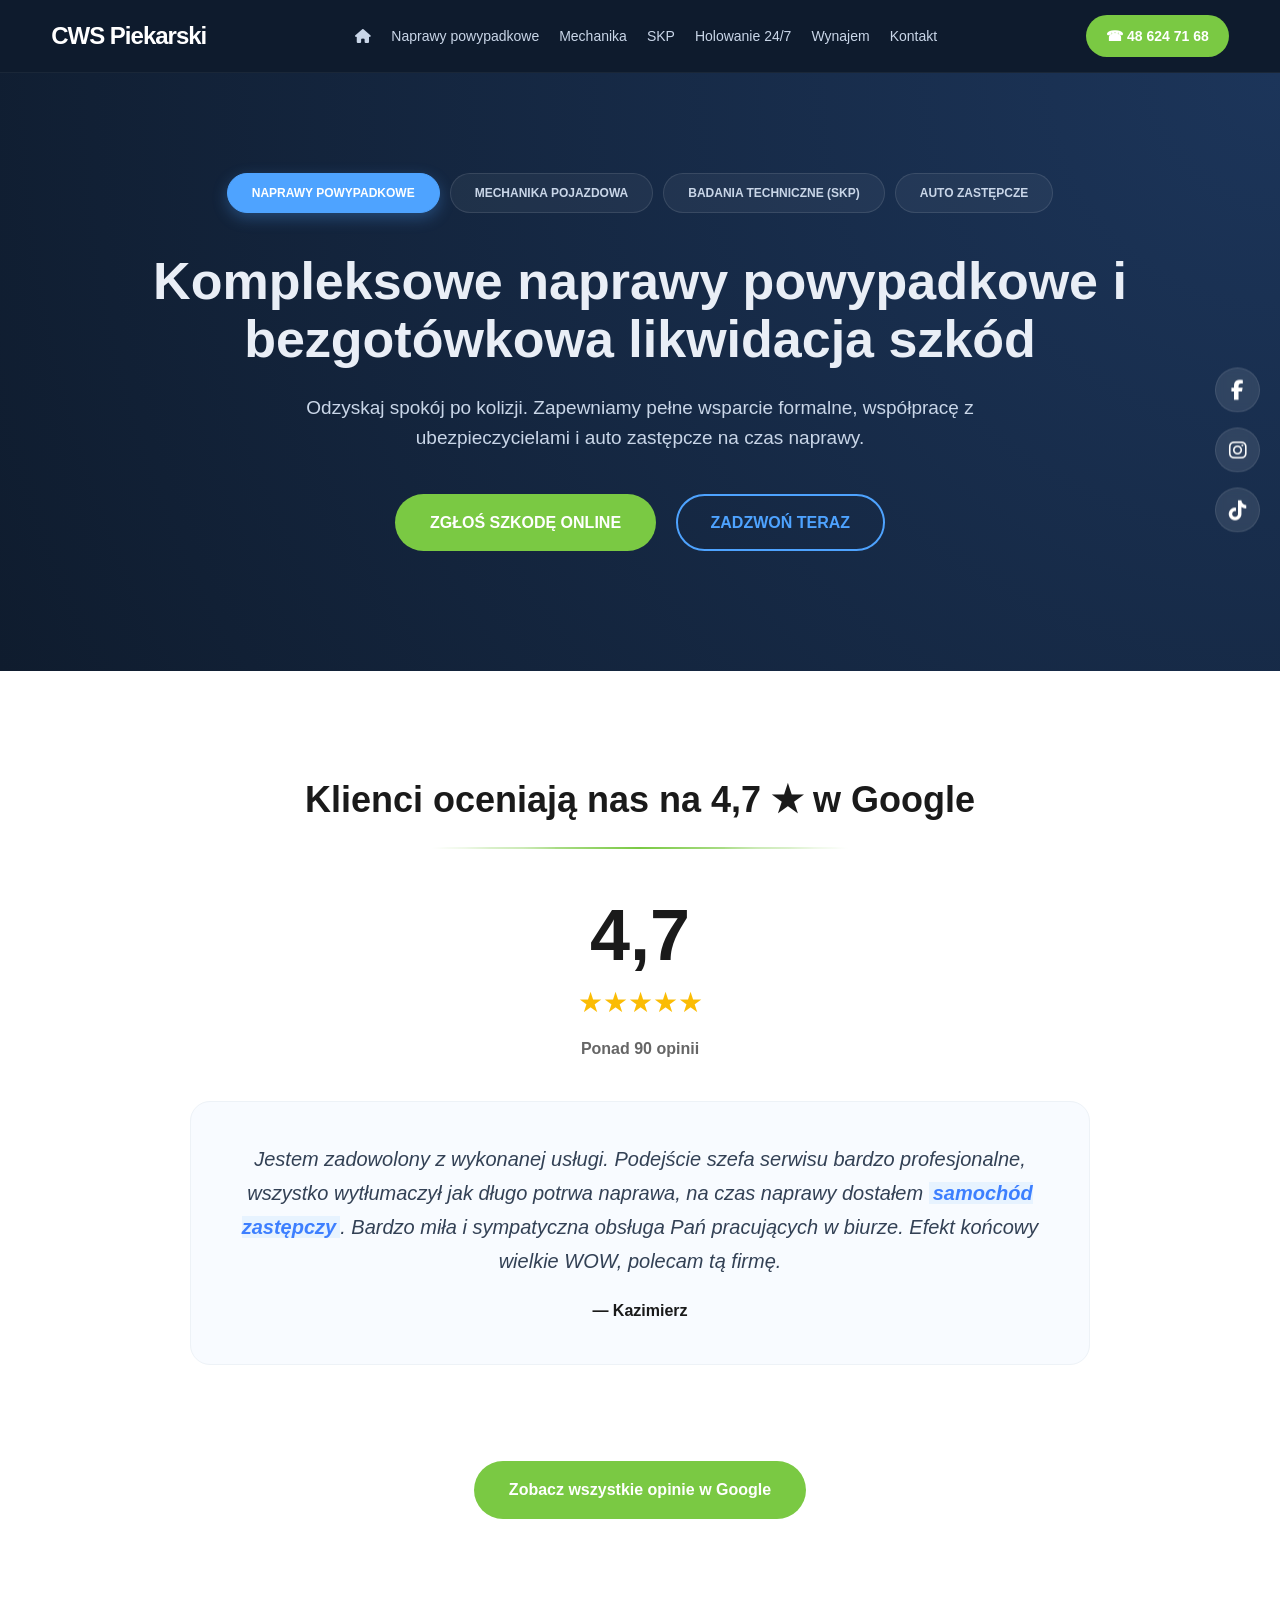
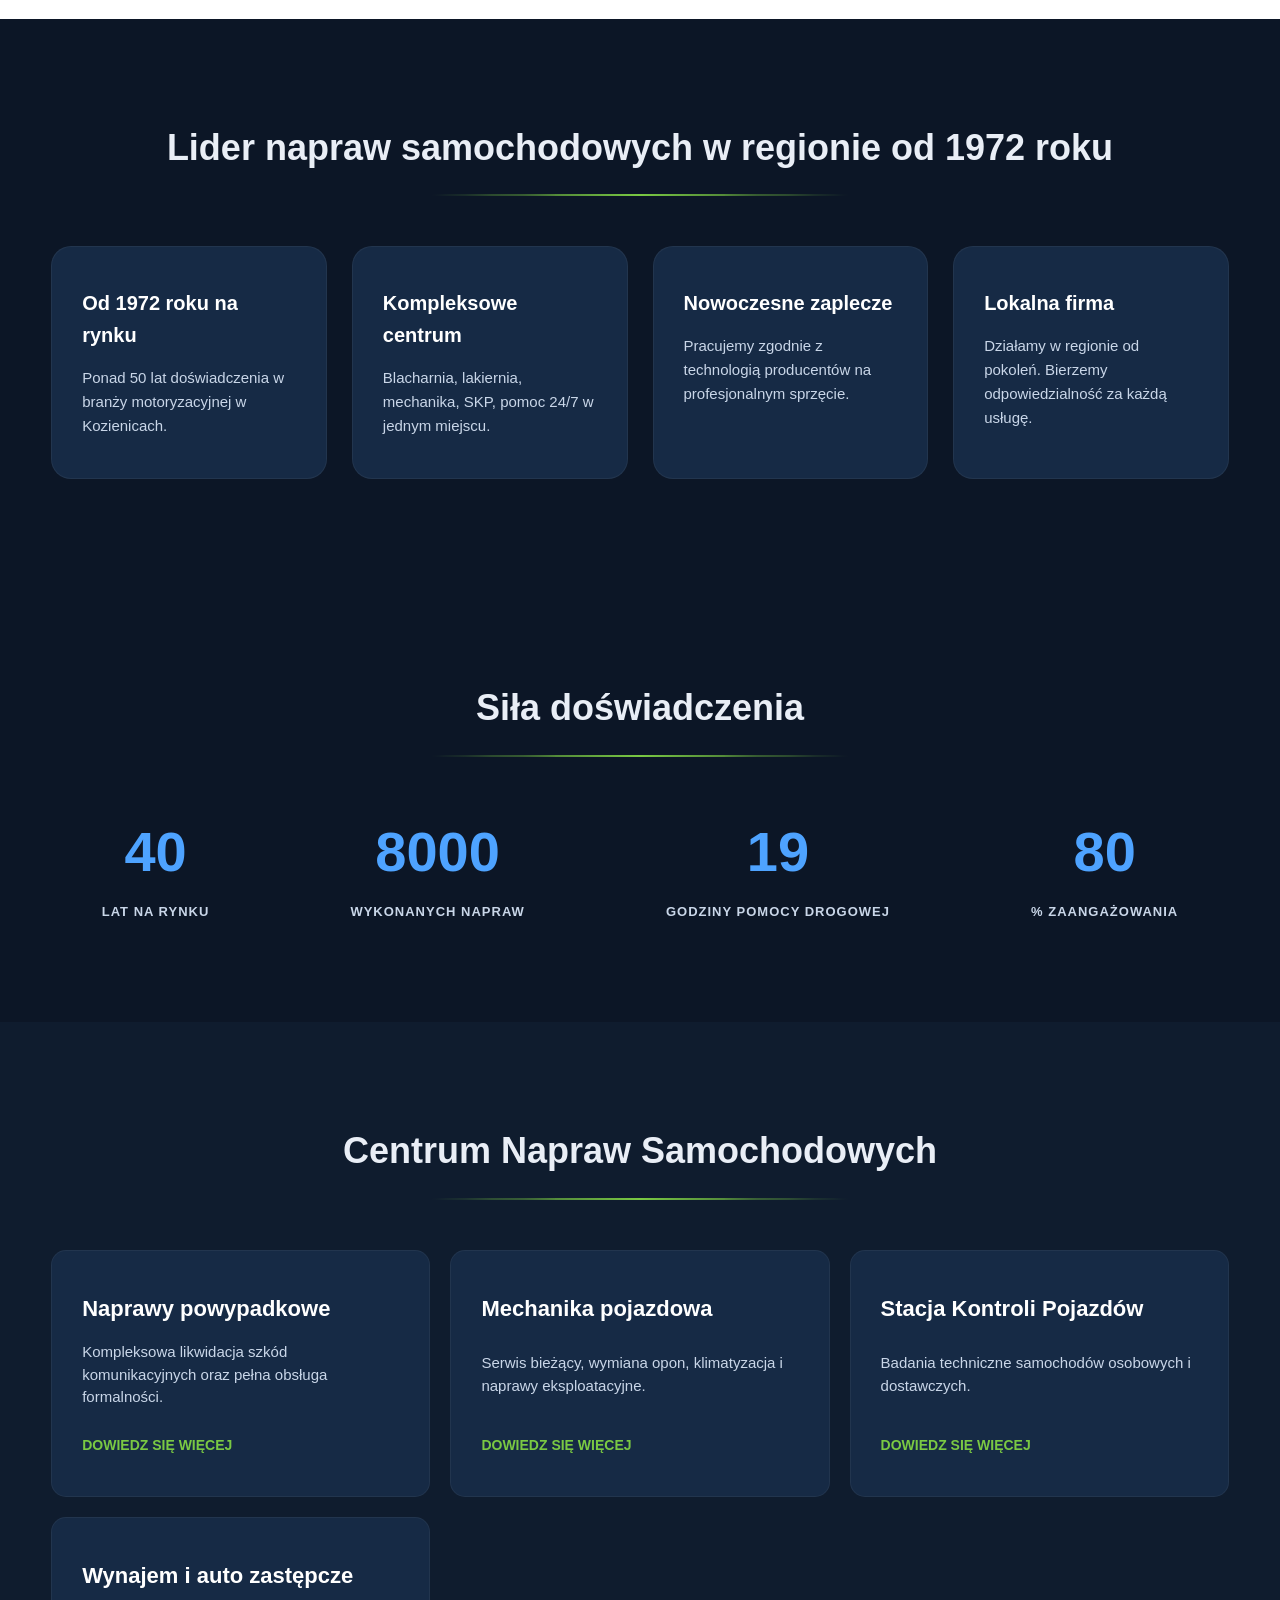
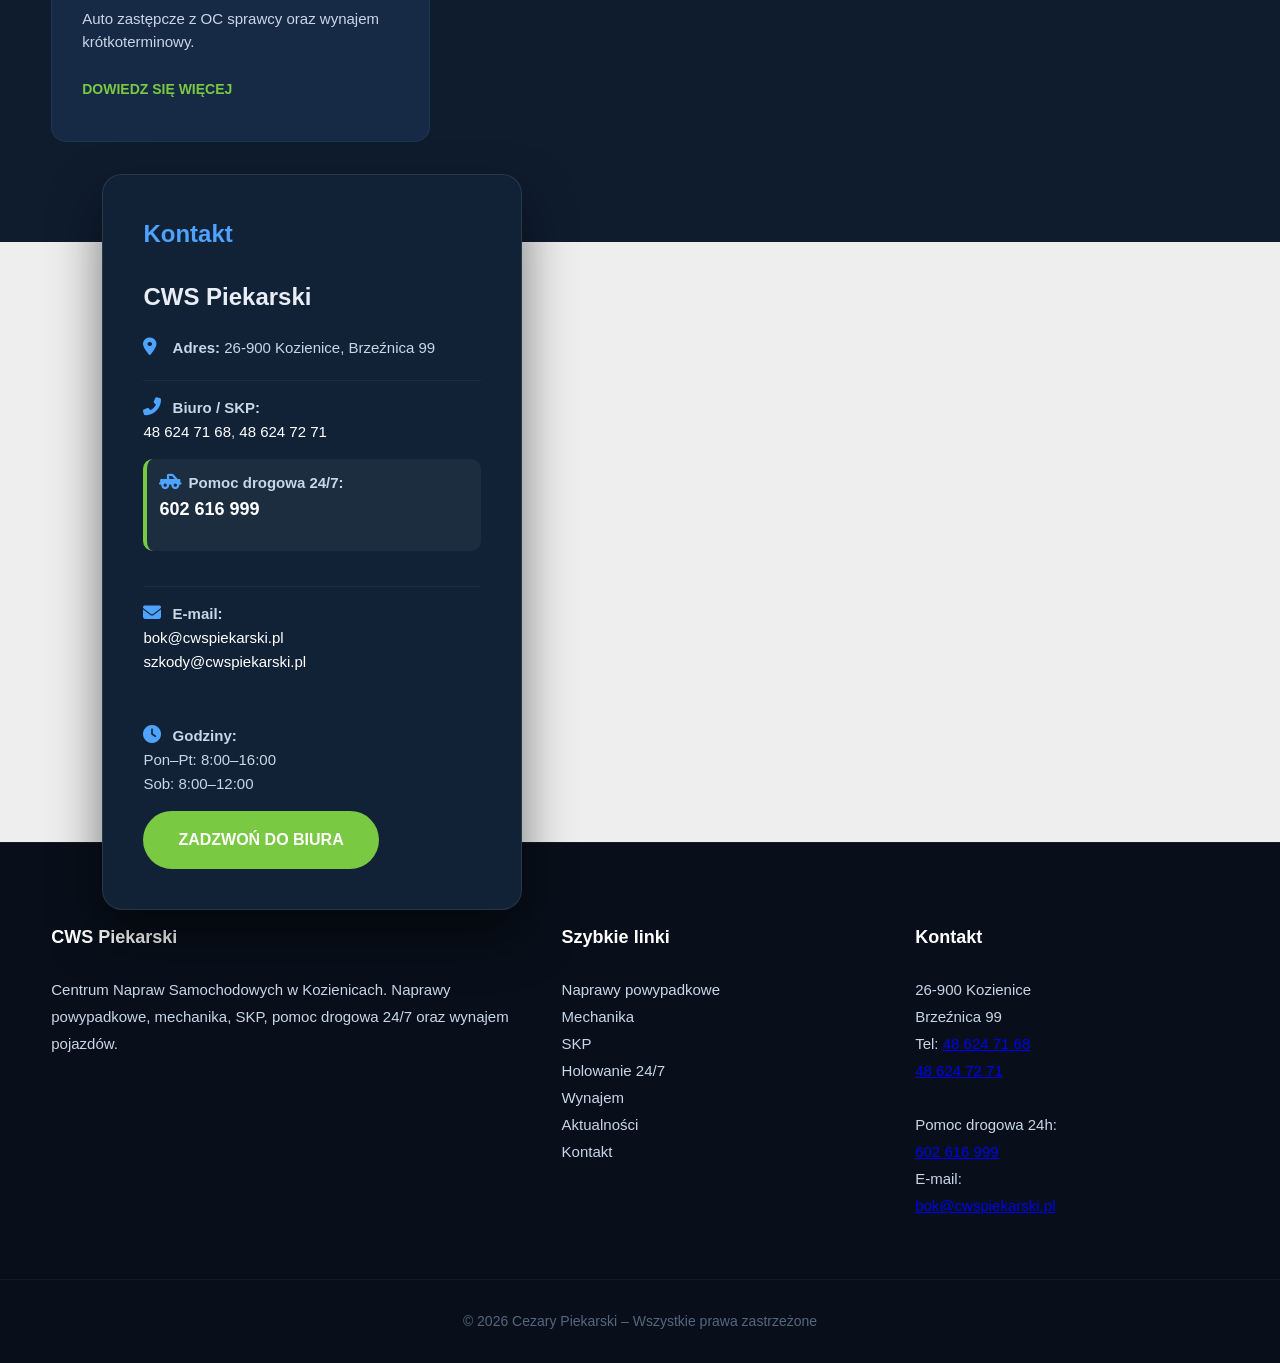
==== commit 058b308f: "update" ====
--- a/index.html
+++ b/index.html
@@ -1,640 +1,355 @@
 <!DOCTYPE html>
 <html lang="pl">
 <head>
+    <meta charset="UTF-8">
+    <meta name="viewport" content="width=device-width, initial-scale=1.0">
+    <title>CWS Piekarski – Naprawy Powypadkowe i Mechanika Kozienice</title>
+    <meta name="description" content="Naprawy powypadkowe, mechanika, stacja kontroli pojazdów, holowanie 24h i wynajem aut – Kozienice i okolice.">
+    <meta name="google-site-verification" content="duXvOSupE5VvoGKIurfdUXfkPlj5D6680ZqY4Vy80lE" />
+    
     <link rel="stylesheet" href="https://cdnjs.cloudflare.com/ajax/libs/font-awesome/6.5.0/css/all.min.css">
-<meta charset="UTF-8">
-<title>CWS Piekarski – Centrum Napraw Samochodowych</title>
-<meta name="viewport" content="width=device-width, initial-scale=1.0">
-<meta name="description" content="Naprawy powypadkowe, mechanika, stacja kontroli pojazdów, holowanie 24h i wynajem aut – Kozienice i okolice.">
-<link rel="stylesheet" href="assets/css/style.css">
-<!-- Google Analytics -->
-<script async src="https://www.googletagmanager.com/gtag/js?id=G-XXXXXXXXXX"></script>
-<script>
-window.dataLayer = window.dataLayer || [];
-function gtag(){dataLayer.push(arguments);}
-gtag('js', new Date());
-gtag('config', 'G-XBYX8MP241');
-</script>
-<head>
-<meta charset="UTF-8">
-<meta name="google-site-verification" content="duXvOSupE5VvoGKIurfdUXfkPlj5D6680ZqY4Vy80lE" />
+    <link rel="stylesheet" href="assets/css/style.css">
+
+    <script async src="https://www.googletagmanager.com/gtag/js?id=G-XBYX8MP241"></script>
+    <script>
+        window.dataLayer = window.dataLayer || [];
+        function gtag(){dataLayer.push(arguments);}
+        gtag('js', new Date());
+        gtag('config', 'G-XBYX8MP241');
+    </script>
 </head>
 <body>
-
+<a href="tel:+48486247168" id="FIXED_CALL_STEEL">
+    <i class="fas fa-phone-alt"></i> ZADZWOŃ TERAZ
+</a>
+
+<style>
+    /* Styl przypisany do ID ma najwyższy priorytet w CSS */
+    #FIXED_CALL_STEEL {
+        display: none !important; /* Ukryty na komputerze */
+    }
+
+    @media (max-width: 992px) {
+        #FIXED_CALL_STEEL {
+            /* Wymuszamy parametry, których JS nie nadpisze łatwo */
+            display: flex !important;
+            position: fixed !important;
+            bottom: 20px !important;
+            left: 5vw !important;
+            width: 90vw !important;
+            height: 60px !important;
+            background-color: #7ac943 !important;
+            color: #ffffff !important;
+            z-index: 2147483647 !important; /* Absolutne maksimum systemowe */
+            
+            /* Wygląd */
+            align-items: center !important;
+            justify-content: center !important;
+            text-decoration: none !important;
+            border-radius: 50px !important;
+            font-weight: 900 !important;
+            font-size: 18px !important;
+            gap: 10px !important;
+            box-shadow: 0 10px 30px rgba(0,0,0,0.6) !important;
+            
+            /* Ochrona przed znikaniem (GPU Rendering) */
+            opacity: 1 !important;
+            visibility: visible !important;
+            pointer-events: auto !important;
+            transform: none !important; 
+            -webkit-transform: none !important;
+        }
+    }
+</style>
 <header>
-<div class="container nav">
-<div class="logo">CWS Piekarski</div>
-<nav>
-<ul>
-<li>
-<a href="index.html" class="home-icon">
-<i class="fas fa-home"></i>
-</a>
-</li>
-<li><a href="naprawy-powypadkowe.html">Naprawy powypadkowe</a></li>
-<li><a href="mechanika.html">Mechanika</a></li>
-<li><a href="skp.html">SKP</a></li>
-<li><a href="holowanie.html">Holowanie 24/7</a></li>
-<li><a href="wynajem.html">Wynajem</a></li>
-
-<li><a href="kontakt.html">Kontakt</a></li>
-</ul>
-</nav>
-<a class="phone-btn" href="tel:+48486247168">
-☎ 48 624 71 68
-</a>
-
+    <div class="container nav">
+        <div class="logo">CWS Piekarski</div>
+        
+        <button class="menu-toggle" aria-label="Otwórz menu">
+            <i class="fas fa-bars"></i>
+        </button>
+
+        <nav id="main-nav">
+            <ul>
+                <li><a href="index.html" class="home-icon"><i class="fas fa-home"></i></a></li>
+                <li><a href="naprawy-powypadkowe.html">Naprawy powypadkowe</a></li>
+                <li><a href="mechanika.html">Mechanika</a></li>
+                <li><a href="skp.html">SKP</a></li>
+                <li><a href="holowanie.html">Holowanie 24/7</a></li>
+                <li><a href="wynajem.html">Wynajem</a></li>
+                <li><a href="kontakt.html">Kontakt</a></li>
+            </ul>
+        </nav>
+        <a class="phone-btn" href="tel:+48486247168">☎ 48 624 71 68</a>
+    </div>
+</header>
+
+<section class="hero">
+    <div class="container">
+        <div class="hero-tabs">
+            <button class="tab active" onclick="switchHero(event,'wypadek')">NAPRAWY POWYPADKOWE</button>
+            <button class="tab" onclick="switchHero(event,'mechanika')">MECHANIKA POJAZDOWA</button>
+            <button class="tab" onclick="switchHero(event,'skp')">BADANIA TECHNICZNE (SKP)</button>
+            <button class="tab" onclick="switchHero(event,'wynajem')">AUTO ZASTĘPCZE</button>
+        </div>
+
+        <div id="hero-content">
+            <h1 id="hero-title">Kompleksowe naprawy powypadkowe i bezgotówkowa likwidacja szkód</h1>
+            <p id="hero-text">Odzyskaj spokój po kolizji. Zapewniamy pełne wsparcie formalne, współpracę z ubezpieczycielami i auto zastępcze na czas naprawy.</p>
+            <div class="hero-cta">
+                <a id="hero-primary" href="szkoda-komunikacyjna.html" class="btn-primary">ZGŁOŚ SZKODĘ ONLINE</a>
+                <a id="hero-secondary" href="tel:+48486247168" class="btn-secondary">ZADZWOŃ TERAZ</a>
+            </div>
+        </div>
+    </div>
+</section>
+
+<section class="section google-reviews">
+    <div class="container">
+        <h2 class="centered-h2 scroll-reveal">Klienci oceniają nas na 4,7 ★ w Google</h2>
+        <div class="rating-summary">
+            <div class="rating-number">4,7</div>
+            <div class="rating-stars">★★★★★</div>
+            <div class="rating-count">Ponad 90 opinii</div>
+        </div>
+        
+        <div class="reviews-slider">
+            <div class="review-slide active">
+                <p>Jestem zadowolony z wykonanej usługi. Podejście szefa serwisu bardzo profesjonalne, wszystko wytłumaczył jak długo potrwa naprawa, na czas naprawy dostałem <strong>samochód zastępczy</strong>. Bardzo miła i sympatyczna obsługa Pań pracujących w biurze. Efekt końcowy wielkie WOW, polecam tą firmę.</p>
+                <span>— Kazimierz</span>
+            </div>
+            <div class="review-slide">
+                <p>Warsztat CWS Piekarski jest po prostu niesamowity! Zrobili po prostu coś niewyobrażalnego i niemożliwego dla mnie. Zwróciłem się do nich w sprawie <strong>naprawy mojego samochodu marki Lada</strong>... w czasie sankcji znaleźli części zamienne, których nie było w UE. Bardzo dziękuję i polecam!</p>
+                <span>— Aleks</span>
+            </div>
+            <div class="review-slide">
+                <p>Miła obsługa, na czas naprawy otrzymałem <strong>samochód zastępczy</strong>, auto zrobione starannie, kolor lakieru bardzo dobrze dobrany. Wszystkie sprawy związane z odszkodowaniem warsztat załatwia sam.</p>
+                <span>— Janusz</span>
+            </div>
+        </div>
+
+        <div class="google-link">
+            <a href="https://www.google.com/search?q=cws+piekarski" target="_blank" class="btn-primary">Zobacz wszystkie opinie w Google</a>
+        </div>
+    </div>
+</section>
+
+<section class="section section-dark why-section">
+    <div class="container">
+        <h2 class="centered-h2 scroll-reveal">Lider napraw samochodowych w regionie od 1972 roku</h2>
+        <div class="cards">
+            <div class="card"><h3>Od 1972 roku na rynku</h3><p>Ponad 50 lat doświadczenia w branży motoryzacyjnej w Kozienicach.</p></div>
+            <div class="card"><h3>Kompleksowe centrum</h3><p>Blacharnia, lakiernia, mechanika, SKP, pomoc 24/7 w jednym miejscu.</p></div>
+            <div class="card"><h3>Nowoczesne zaplecze</h3><p>Pracujemy zgodnie z technologią producentów na profesjonalnym sprzęcie.</p></div>
+            <div class="card"><h3>Lokalna firma</h3><p>Działamy w regionie od pokoleń. Bierzemy odpowiedzialność za każdą usługę.</p></div>
+        </div>
+    </div>
+</section>
+
+<section class="section section-dark stats-section">
+    <div class="container">
+        <h2 class="centered-h2 scroll-reveal">Siła doświadczenia</h2>
+        <div class="stats">
+            <div class="stat"><div class="stat-number" data-target="50">0</div><p>Lat na rynku</p></div>
+            <div class="stat"><div class="stat-number" data-target="10000">0</div><p>Wykonanych napraw</p></div>
+            <div class="stat"><div class="stat-number" data-target="24">0</div><p>Godziny pomocy drogowej</p></div>
+            <div class="stat"><div class="stat-number" data-target="100">0</div><p>% zaangażowania</p></div>
+        </div>
+    </div>
+</section>
+
+<section class="section services-grid-section">
+    <div class="container">
+        <h2 class="centered-h2 scroll-reveal">Centrum Napraw Samochodowych</h2>
+        <div class="services-tiles">
+            <a href="naprawy-powypadkowe.html" class="service-tile">
+                <h3>Naprawy powypadkowe</h3>
+                <p>Kompleksowa likwidacja szkód komunikacyjnych oraz pełna obsługa formalności.</p>
+                <span class="more">Dowiedz się więcej</span>
+            </a>
+            <a href="mechanika.html" class="service-tile">
+                <h3>Mechanika pojazdowa</h3>
+                <p>Serwis bieżący, wymiana opon, klimatyzacja i naprawy eksploatacyjne.</p>
+                <span class="more">Dowiedz się więcej</span>
+            </a>
+            <a href="skp.html" class="service-tile">
+                <h3>Stacja Kontroli Pojazdów</h3>
+                <p>Badania techniczne samochodów osobowych i dostawczych.</p>
+                <span class="more">Dowiedz się więcej</span>
+            </a>
+            <a href="wynajem.html" class="service-tile">
+                <h3>Wynajem i auto zastępcze</h3>
+                <p>Auto zastępcze z OC sprawcy oraz wynajem krótkoterminowy.</p>
+                <span class="more">Dowiedz się więcej</span>
+            </a>
+        </div>
+    </div>
+</section>
+
+<section class="contact-section">
+    <div class="contact-map-bg">
+       <iframe 
+    src="https://www.google.com/maps/embed?pb=!1m18!1m12!1m3!1d2472.03159954005!2d21.63746377720993!3d51.552378906939945!2m3!1f0!2f0!3f0!3m2!1i1024!2i768!4f13.1!3m3!1m2!1s0x4718903cb6abd77f%3A0xb56fa059129cf45e!2sCWS%20Piekarski!5e0!3m2!1spl!2spl!4v1715600000000!5m2!1spl!2spl" 
+    width="100%" 
+    height="100%" 
+    style="border:0;" 
+    allowfullscreen="" 
+    loading="lazy" 
+    referrerpolicy="no-referrer-when-downgrade">
+</iframe>
+        
+        <div class="contact-card">
+            <h2>Kontakt</h2>
+            <div class="contact-details">
+                <h3>CWS Piekarski</h3>
+                <p><i class="fas fa-map-marker-alt"></i> <strong>Adres:</strong> 26-900 Kozienice, Brzeźnica 99</p>
+                
+                <div class="contact-group">
+                    <p><i class="fas fa-phone-alt"></i> <strong>Biuro / SKP:</strong><br>
+                       <a href="tel:+48486247168">48 624 71 68</a>, <a href="tel:+48486247271">48 624 72 71</a></p>
+                    
+                    <div class="emergency-phone">
+                        <p><i class="fas fa-truck-pickup"></i> <strong>Pomoc drogowa 24/7:</strong><br>
+                         <a href="tel:+48602616999">602 616 999</a></p>
+                    </div>
+                </div>
+
+                <div class="contact-group">
+                    <p><i class="fas fa-envelope"></i> <strong>E-mail:</strong><br>
+                       <a href="mailto:bok@cwspiekarski.pl">bok@cwspiekarski.pl</a><br>
+                       <a href="mailto:szkody@cwspiekarski.pl">szkody@cwspiekarski.pl</a></p>
+                </div>
+
+                <p><i class="fas fa-clock"></i> <strong>Godziny:</strong><br>
+                   Pon–Pt: 8:00–16:00<br>
+                   Sob: 8:00–12:00</p>
+            </div>
+            <div class="contact-buttons">
+                <a href="tel:+48486247168" class="btn-primary">ZADZWOŃ DO BIURA</a>
+            </div>
+        </div>
+    </div>
+</section>
+
+<footer class="footer-main">
+    <div class="container footer-grid">
+        <div class="footer-col">
+            <h3>CWS Piekarski</h3>
+            <p>Centrum Napraw Samochodowych w Kozienicach. Naprawy powypadkowe, mechanika, SKP, pomoc drogowa 24/7 oraz wynajem pojazdów.</p>
+        </div>
+        <div class="footer-col">
+            <h4>Szybkie linki</h4>
+            <ul>
+                <li><a href="naprawy-powypadkowe.html">Naprawy powypadkowe</a></li>
+                <li><a href="mechanika.html">Mechanika</a></li>
+                <li><a href="skp.html">SKP</a></li>
+                <li><a href="holowanie.html">Holowanie 24/7</a></li>
+                <li><a href="wynajem.html">Wynajem</a></li>
+                <li><a href="aktualnosci.html">Aktualności</a></li>
+                <li><a href="kontakt.html">Kontakt</a></li>
+            </ul>
+        </div>
+        <div class="footer-col">
+            <h4>Kontakt</h4>
+            <p>26-900 Kozienice<br>
+               Brzeźnica 99<br>
+               Tel: <a href="tel:+48486247168">48 624 71 68</a><br>
+               <a href="tel:+48486247271" style="display: block; margin-left: 0px;">48 624 72 71</a><br>
+               Pomoc drogowa 24h:<br>
+               <a href="tel:+48602616999">602 616 999</a><br>
+               E-mail:<br>
+               <a href="mailto:bok@cwspiekarski.pl">bok@cwspiekarski.pl</a></p>
+        </div>
+    </div>
+    <div class="footer-bottom">© 2026 Cezary Piekarski – Wszystkie prawa zastrzeżone</div>
+</footer>
+
+<div class="social-fixed">
+    <a href="https://www.facebook.com/profile.php?id=100057295096815" target="_blank" class="social fb" title="Facebook"><i class="fab fa-facebook-f"></i></a>
+    <a href="https://www.instagram.com/cwspiekarski/" target="_blank" class="social ig" title="Instagram"><i class="fab fa-instagram"></i></a>
+    <a href="https://www.tiktok.com/@cwspiekarski?lang=pl-PL" target="_blank" class="social tt" title="TikTok"><i class="fab fa-tiktok"></i></a>
 </div>
-</header>
-
-
-<!-- HERO -->
-<section class="hero">
-<div class="container">
-
-<div class="hero-tabs">
-
-<button class="tab active" onclick="switchHero(event,'wypadek')">
-<span class="tab-icon">🚗</span>
-Naprawy powypadkowe
-</button>
-
-<button class="tab" onclick="switchHero(event,'mechanika')">
-<span class="tab-icon">🔧</span>
-Mechanika
-</button>
-
-<button class="tab" onclick="switchHero(event,'skp')">
-<span class="tab-icon">✔</span>
-SKP
-</button>
-
-<button class="tab" onclick="switchHero(event,'wynajem')">
-<span class="tab-icon">🚙</span>
-Wynajem
-</button>
-
-</div>
-
-
-<div id="hero-content">
-
-<h1 id="hero-title">
-Naprawy powypadkowe i kompleksowa obsługa szkód w Kozienicach
-</h1>
-
-<p id="hero-text">
-Pomagamy w formalnościach, współpracujemy z ubezpieczycielami i realizujemy naprawy bezgotówkowe z OC sprawcy.
-</p>
-
-<div class="hero-cta">
-
-<a id="hero-primary"
-href="szkoda-komunikacyjna.html"
-class="btn-primary">
-Zgłoś szkodę
-</a>
-
-<a id="hero-secondary"
-href="tel:+48486247168"
-class="btn-secondary">
-Zadzwoń
-</a>
-
-</div>
-
-</div>
-
-</div>
-</section>
-
-<!-- GOOGLE REVIEWS PREMIUM -->
-<section class="section google-reviews">
-<div class="container">
-<h2>Klienci oceniają nas na 4,7 ★ w Google</h2>
-
-<div class="rating-summary">
-    <div class="rating-number">4,7</div>
-    <div class="rating-stars">★★★★★</div>
-    <div class="rating-count">90 opinii</div>
-</div>
-
-<div class="reviews-slider">
-
-<div class="review-slide active">
-<p>Jestem zadowolony z wykonanej usługi. Podejście szefa serwisu bardzo profesjonalne, wszystko wytłumaczył jak długo potrwa naprawa, na czas naprawy dostałem samochód zastępczy. Bardzo miła i sympatyczna obsługa Pań pracujących w biurze. Efekt końcowy wielkie WOW, polecam tą firmę.</p>
-<span>— Kazimierz </span>
-</div>
-
-<div class="review-slide">
-<p>Warsztat CWS Piekarski jest po prostu niesamowity! Zrobili po prostu coś niewyobrażalnego i niemożliwego dla mnie. Zwróciłem się do nich w sprawie naprawy mojego samochodu po kolizji drogowej marki Lada, który został sprowadzony z Rosji w roku 2021, a teraz w czasie sankcji, w czasie wojny, kiedy w UE nie ma żadnych części zamiennych do marki tych samochodów, oni go naprawili, znaleźli wszystko, nawet nie wiem gdzie i w jaki sposób, ale zrobili wszystko, co mogli, wszystko, co było możliwe. Bardzo dziękuję i polecam wszystkim!!!! Teraz - tylko i wyłącznie CWS Piekarski!!! Dziękuję ślicznie!!!!!</p>
-<span>— Aleks </span>
-</div>
-
-<div class="review-slide">
-<p>Świetny kontakt z obsługą – wszystko jasno wytłumaczone. Profesjonalne podejście i miła atmosfera. Dodatkowy plus za możliwość skorzystania z auta zastępczego. Na pewno wrócę, jeśli znów będę potrzebował pomocy z autem!</p>
-<span>— Mateusz </span>
-</div>
-
-<div class="review-slide">
-<p>Miła obsługa, na czas naprawy otrzymałem samochód zastępczy, auto zrobione starannie, kolor lakieru bardzo dobrze dobrany, niema różnic. Elementy nadwozia dobrze spasowane. Wszystkie sprawy związane z odszkodowaniem warsztat załatwia sam. Polecam serwis CWS Piekarski.</p>
-<span>— Janusz </span>
-</div>
-
-<div class="review-slide">
-<p>"Mechanik rodzinny" wszystkich moich samochodów na przestrzeni 30 lat. Pełen profesjonalizm i najwyższa kultura od zawsze. Firma godna polecenia bez żadnych zastrzeżeń.</p>
-<span>— Max </span>
-</div>
-
-<div class="review-slide">
-<p>Jestem stałym klientem CWS Piekarski: przeglądy, wymiana opon, naprawy i dzięki temu mój 16 letni samochód jest zawsze w pełni sprawny. Fachowa miła, obsługa, polecam!!!</p>
-<span>— Jerzy </span>
-</div>
-
-<div class="review-slide">
-<p>Szkoda usunięta z zachowaniem najwyższej jakości i w krótkim czasie. Polecam.</p>
-<span>— Marek </span>
-</div>
-
-<div class="review-slide">
-<p>Rewelacyjna firma ma super personel. Poziom obsługi na europejskim poziomie. Z czystym sercem mogę polecić to miejsce 👍</p>
-<span>— Dorota </span>
-</div>
-
-<div class="review-slide">
-<p>Polecam, profesjonalna i kompleksowa obsługa. Blacharz, lakiernik, mechanik. Miła obsługa. Zakład przy głównej trasie, dobry dojazd.</p>
-<span>— Ewa </span>
-</div>
-
-<div class="review-slide">
-<p>Wykonali naprawę blacharską z ubezpieczenia AC. Bardzo dobry kontakt, wszystkie zmiany i stan naprawy uzgodniony telefonicznie. Na plus, przy okazji naprawy została wykonana ocena techniczna pojazdu w czasie której wykryto usterki zawieszenia.</p>
-<span>— Mirosław </span>
-</div>
-
-<div class="review-slide">
-<p>Wyjątkowo solidny i rzetelny mechanik. Sama procedura przyjęcia auta wzorowa. Stały kontakt z klientem w formie telefonicznej czy sms. Po prostu ma się poczucie, że samochód jest w rękach profesjonalisty. Warsztat godny polecania.</p>
-<span>— Daria </span>
-</div>
-
-</div>
-
-<div class="google-link">
-    <a href="https://www.google.com/search?q=cws+piekarski" target="_blank" class="btn-primary">
-        Zobacz wszystkie opinie w Google
-    </a>
-</div>
-
-</div>
-</section>
-<!-- DLACZEGO MY - WERSJA GŁÓWNA -->
-<section class="section section-dark leader-section">
-<div class="container">
-<h2>Lider napraw samochodowych w regionie od 1972 roku</h2>
-
-<div class="cards">
-
-<div class="card">
-<h3>Od 1972 roku na rynku</h3>
-<p>
-Ponad 50 lat doświadczenia w branży motoryzacyjnej w Kozienicach.
-Budujemy markę opartą na jakości, odpowiedzialności i zaufaniu klientów.
-</p>
-</div>
-
-<div class="card">
-<h3>Kompleksowe centrum motoryzacyjne</h3>
-<p>
-Blacharnia i lakiernia, mechanika pojazdowa, stacja kontroli pojazdów,
-pomoc drogowa 24/7 oraz wynajem – wszystko w jednym miejscu.
-</p>
-</div>
-
-<div class="card">
-<h3>Nowoczesne zaplecze techniczne</h3>
-<p>
-Pracujemy zgodnie z technologią producentów,
-korzystając z profesjonalnego sprzętu i sprawdzonych rozwiązań.
-</p>
-</div>
-
-<div class="card">
-<h3>Lokalna firma – realna odpowiedzialność</h3>
-<p>
-Działamy w regionie od pokoleń.
-Bierzemy odpowiedzialność za każdą naprawę i każdą usługę.
-</p>
-</div>
-
-</div>
-</div>
-</section>
-<!-- LICZNIKI -->
-<section class="section section-dark">
-<div class="container">
-<h2>Siła doświadczenia</h2>
-
-<div class="stats">
-
-<div class="stat">
-<div class="stat-number" data-target="50">0</div>
-<p>Lat na rynku</p>
-</div>
-
-<div class="stat">
-<div class="stat-number" data-target="10000">0</div>
-<p>Wykonanych napraw</p>
-</div>
-
-<div class="stat">
-<div class="stat-number" data-target="24">0</div>
-<p>Godziny pomocy drogowej</p>
-</div>
-
-<div class="stat">
-<div class="stat-number" data-target="100">0</div>
-<p>% zaangażowania</p>
-</div>
-
-</div>
-</div>
-</section>
-
-
-
-<script src="https://apis.google.com/js/platform.js?onload=renderBadge" async defer></script>
+
 <script>
-function renderBadge() {
-  window.gapi.load('reviewbadge', function() {
-      window.gapi.reviewbadge.render({ /* no params needed */ });
-  });
-}
-</script>
-
-<!-- USŁUGI -->
-<section class="section section-dark services-section">
-<div class="container">
-<h2>Centrum Napraw Samochodowych</h2>
-
-<div class="cards">
-
-<div class="card">
-<h3>Naprawy powypadkowe</h3>
-<p>
-Kompleksowa likwidacja szkód komunikacyjnych oraz pełna obsługa formalności.
-</p>
-<a href="naprawy-powypadkowe.html" class="card-link">Dowiedz się więcej</a>
-</div>
-
-<div class="card">
-<h3>Mechanika pojazdowa</h3>
-<p>
-Serwis bieżący, wymiana opon, klimatyzacja i naprawy eksploatacyjne.
-</p>
-<a href="mechanika.html" class="card-link">Dowiedz się więcej</a>
-</div>
-
-<div class="card">
-<h3>Stacja Kontroli Pojazdów</h3>
-<p>
-Badania techniczne samochodów osobowych i dostawczych.
-</p>
-<a href="skp.html" class="card-link">Dowiedz się więcej</a>
-</div>
-
-<div class="card">
-<h3>Wynajem i auto zastępcze</h3>
-<p>
-Auto zastępcze z OC sprawcy oraz wynajem krótkoterminowy.
-</p>
-<a href="wynajem.html" class="card-link">Dowiedz się więcej</a>
-</div>
-
-</div>
-</div>
-
-
-<section class="contact-section">
-  <div class="contact-map-bg">
-    <iframe 
-      src="https://www.google.com/maps?q=Brzeźnica+99,+26-900+Kozienice&output=embed"
-      loading="lazy">
-    </iframe>
-
-    <div class="contact-card">
-      <h2>Kontakt</h2>
-
-      <h3>CWS Piekarski</h3>
-
-      <p>
-        <strong>Adres:</strong><br>
-        26-900 Kozienice<br>
-        Brzeźnica 99
-      </p>
-
-      <p>
-        <strong>Kontakt:</strong><br>
-        48 624 71 68<br>
-        48 624 72 71<br>
-        bok@cwspiekarski.pl
-      </p>
-
-      <p>
-        <strong>Pomoc drogowa 24/7:</strong><br>
-        602 616 999
-      </p>
-
-      <p>
-        <strong>Godziny otwarcia:</strong><br>
-        Pon–Pt: 8:00–16:00<br>
-        Sobota: 8:00–12:00
-      </p>
-
-      <div class="contact-buttons">
-        <a href="tel:+48486247168" class="btn-primary">Zadzwoń</a>
-        <a href="https://www.google.com/maps?q=Brzeźnica+99,+26-900+Kozienice" target="_blank" class="btn-secondary">Nawiguj</a>
-      </div>
-    </div>
-  </div>
-</section>
-
-<footer class="footer-main">
-<div class="container footer-grid">
-
-<div class="footer-col">
-<h3>CWS Piekarski</h3>
-<p>
-Centrum Napraw Samochodowych w Kozienicach. Naprawy powypadkowe, mechanika, SKP, pomoc drogowa 24/7 oraz wynajem pojazdów.
-</p>
-</div>
-
-<div class="footer-col">
-<h4>Szybkie linki</h4>
-<ul>
-<li><a href="naprawy-powypadkowe.html">Naprawy powypadkowe</a></li>
-<li><a href="mechanika.html">Mechanika</a></li>
-<li><a href="skp.html">SKP</a></li>
-<li><a href="holowanie.html">Holowanie 24/7</a></li>
-<li><a href="wynajem.html">Wynajem</a></li>
-<li><a href="aktualnosci.html">Aktualności</a></li>
-<li><a href="kontakt.html">Kontakt</a></li>
-</ul>
-</div>
-
-<div class="footer-col">
-<h4>Kontakt</h4>
-<p>
-26-900 Kozienice<br>
-Brzeźnica 99
-</p>
-
-<p>
-Tel: 48 624 71 68<br>
-48 624 72 71
-</p>
-
-<p>
-Pomoc drogowa 24h:<br>
-602 616 999
-</p>
-
-<p>
-E-mail:<br>
-bok@cwspiekarski.pl
-</p>
-</div>
-
-</div>
-
-<div class="footer-bottom">
-© 2026 Cezary Piekarski – Wszystkie prawa zastrzeżone
-</div>
-</footer>
-
-<script>
-function switchHero(e, type) {
-const content = document.getElementById("hero-content");
-const title = document.getElementById("hero-title");
-const text = document.getElementById("hero-text");
-const primary = document.getElementById("hero-primary");
-const tabs = document.querySelectorAll(".tab");
-
-tabs.forEach(tab => tab.classList.remove("active"));
-e.currentTarget.classList.add("active");
-
-content.classList.remove("hero-animate-in");
-content.classList.add("hero-animate-out");
-
-setTimeout(() => {
-
-if (type === "wypadek") {
-title.innerText = "Naprawy powypadkowe i kompleksowa obsługa szkód w Kozienicach";
-text.innerText = "Pomagamy w formalnościach, współpracujemy z ubezpieczycielami i realizujemy naprawy bezgotówkowe z OC sprawcy.";
-primary.innerText = "Zgłoś szkodę";
-primary.href = "szkoda-komunikacyjna.html";
-}
-
-if (type === "mechanika") {
-title.innerText = "Mechanika pojazdowa – serwis i naprawy bieżące";
-text.innerText = "Serwisujemy samochody osobowe i dostawcze.";
-primary.innerText = "Umów wizytę";
-primary.href = "mechanika.html";
-}
-
-if (type === "skp") {
-title.innerText = "Stacja Kontroli Pojazdów – badania techniczne";
-text.innerText = "Wykonujemy obowiązkowe badania techniczne.";
-primary.innerText = "Sprawdź terminy";
-primary.href = "skp.html";
-}
-
-if (type === "wynajem") {
-title.innerText = "Wynajem pojazdów i auto zastępcze";
-text.innerText = "Zapewniamy auta zastępcze na czas naprawy.";
-primary.innerText = "Zobacz ofertę";
-primary.href = "wynajem.html";
-}
-
-content.classList.remove("hero-animate-out");
-content.classList.add("hero-animate-in");
-
-}, 200);
-}
-</script>
-
-<script>
-const steps = document.querySelectorAll('.step');
-const process = document.querySelector('.process');
-
-const observer = new IntersectionObserver(entries => {
-entries.forEach(entry => {
-if (entry.isIntersecting) {
-entry.target.classList.add('visible');
-process.classList.add('active');
-}
-});
-}, { threshold: 0.2 });
-
-steps.forEach(step => {
-observer.observe(step);
-});
-</script>
-<script>
-const counters = document.querySelectorAll('.stat-number');
-
-const animateCounters = () => {
-    counters.forEach(counter => {
-        const target = +counter.getAttribute('data-target');
-        let count = 0;
-        const increment = target / 120;
-
-        const updateCounter = () => {
-            count += increment;
-            if (count < target) {
-                counter.innerText = Math.floor(count);
-                requestAnimationFrame(updateCounter);
-            } else {
-                counter.innerText = target + "+";
-            }
+    // Przełącznik Hero
+    function switchHero(e, type) {
+        const title = document.getElementById("hero-title");
+        const text = document.getElementById("hero-text");
+        const primary = document.getElementById("hero-primary");
+        document.querySelectorAll(".tab").forEach(tab => tab.classList.remove("active"));
+        e.currentTarget.classList.add("active");
+        const data = {
+            wypadek: ["Kompleksowe naprawy powypadkowe i likwidacja szkód", "Odzyskaj spokój po kolizji. Zapewniamy pełne wsparcie formalne, rozliczenie bezgotówkowe i auto zastępcze.", "ZGŁOŚ SZKODĘ", "szkoda-komunikacyjna.html"],
+            mechanika: ["Profesjonalny serwis mechaniczny i diagnostyka", "Od wymiany oleju po skomplikowane naprawy silnika. Twój samochód w rękach fachowców.", "UMÓW SERWIS", "mechanika.html"],
+            skp: ["Stacja Kontroli Pojazdów – pewny przegląd", "Sprawnie i rzetelnie sprawdzimy stan techniczny Twojego pojazdu. Zapraszamy.", "SPRAWDŹ TERMINY", "skp.html"],
+            wynajem: ["Wynajem aut i pojazdy zastępcze z OC sprawcy", "Pozostań mobilny! Oferujemy nowoczesną flotę aut zastępczych oraz wynajem.", "ZOBACZ FLOTĘ", "wynajem.html"]
         };
-
-        updateCounter();
+        title.innerText = data[type][0];
+        text.innerText = data[type][1];
+        primary.innerText = data[type][2];
+        primary.href = data[type][3];
+    }
+
+    // Obsługa Hamburgera
+    const menuToggle = document.querySelector('.menu-toggle');
+    const nav = document.querySelector('#main-nav');
+
+    menuToggle.addEventListener('click', () => {
+        nav.classList.toggle('active');
+        const icon = menuToggle.querySelector('i');
+        icon.classList.toggle('fa-bars');
+        icon.classList.toggle('fa-times');
     });
-};
-
-const statsSection = document.querySelector('.stats');
-const observerStats = new IntersectionObserver(entries => {
-    if (entries[0].isIntersecting) {
-        animateCounters();
-        observerStats.disconnect();
-    }
-}, { threshold: 0.4 });
-
-observerStats.observe(statsSection);
-</script>
-<script>
-const counters = document.querySelectorAll('.stat-number');
-
-const animateCounters = () => {
-    counters.forEach(counter => {
-        const target = +counter.getAttribute('data-target');
-        let count = 0;
-        const increment = target / 120;
-
-        const updateCounter = () => {
-            count += increment;
-            if (count < target) {
-                counter.innerText = Math.floor(count);
-                requestAnimationFrame(updateCounter);
-            } else {
-                counter.innerText = target + "+";
-            }
-        };
-
-        updateCounter();
+
+    document.querySelectorAll('nav a').forEach(link => {
+        link.addEventListener('click', () => {
+            nav.classList.remove('active');
+            menuToggle.querySelector('i').classList.replace('fa-times', 'fa-bars');
+        });
     });
-};
-
-const statsSection = document.querySelector('.stats');
-const observerStats = new IntersectionObserver(entries => {
-    if (entries[0].isIntersecting) {
-        animateCounters();
-        observerStats.disconnect();
-    }
-}, { threshold: 0.4 });
-
-observerStats.observe(statsSection);
-</script>
-<script>
-const slides = document.querySelectorAll('.review-slide');
-let currentSlide = 0;
-
-function showSlide(index) {
-    slides.forEach(slide => slide.classList.remove('active'));
-    slides[index].classList.add('active');
-}
-
-setInterval(() => {
-    currentSlide++;
-    if (currentSlide >= slides.length) {
-        currentSlide = 0;
-    }
-    showSlide(currentSlide);
-}, 6000);
-</script>
-<script>
-document.addEventListener("DOMContentLoaded", function () {
-    const sections = document.querySelectorAll(".section");
-
-    const observer = new IntersectionObserver((entries) => {
+
+    // Liczniki statystyk
+    const animateCounters = () => {
+        document.querySelectorAll('.stat-number').forEach(counter => {
+            const target = +counter.getAttribute('data-target');
+            let count = 0;
+            const update = () => {
+                count += target / 50;
+                if (count < target) {
+                    counter.innerText = Math.floor(count);
+                    requestAnimationFrame(update);
+                } else {
+                    counter.innerText = target + "+";
+                }
+            };
+            update();
+        });
+    };
+
+    // Observer dla linii i liczników
+    const observer = new IntersectionObserver(entries => {
         entries.forEach(entry => {
             if (entry.isIntersecting) {
-                entry.target.classList.add("visible");
+                entry.target.classList.add('active');
+                if (entry.target.classList.contains('stats')) animateCounters();
             }
         });
-    }, {
-        threshold: 0.3
-    });
-
-    sections.forEach(section => {
-        observer.observe(section);
-    });
-});
+    }, { threshold: 0.2 });
+
+    document.querySelectorAll('.scroll-reveal').forEach(el => observer.observe(el));
+    if(document.querySelector('.stats')) observer.observe(document.querySelector('.stats'));
+
+    // Slider opinii
+    let currentSlide = 0;
+    const slides = document.querySelectorAll('.review-slide');
+    if(slides.length > 0) {
+        setInterval(() => {
+            slides[currentSlide].classList.remove('active');
+            currentSlide = (currentSlide + 1) % slides.length;
+            slides[currentSlide].classList.add('active');
+        }, 3000); 
+    }
 </script>
-<div class="social-fixed">
-    <a href="https://facebook.com/TWOJPROFIL" target="_blank" class="social fb">
-        <i class="fab fa-facebook-f"></i>
-    </a>
-    <a href="https://instagram.com/TWOJPROFIL" target="_blank" class="social ig">
-        <i class="fab fa-instagram"></i>
-    </a>
-    <a href="https://tiktok.com/@TWOJPROFIL" target="_blank" class="social tt">
-        <i class="fab fa-tiktok"></i>
-    </a>
-</div>
-<script>
-
-function switchHero(event,type){
-
-const title = document.getElementById("hero-title");
-const text = document.getElementById("hero-text");
-const primary = document.getElementById("hero-primary");
-
-document.querySelectorAll(".tab").forEach(tab=>{
-tab.classList.remove("active");
-});
-
-event.target.classList.add("active");
-
-if(type==="wypadek"){
-title.innerHTML="Naprawy powypadkowe i kompleksowa obsługa szkód w Kozienicach";
-text.innerHTML="Pomagamy w formalnościach, współpracujemy z ubezpieczycielami i realizujemy naprawy bezgotówkowe z OC sprawcy.";
-primary.href="szkoda-komunikacyjna.html";
-primary.innerHTML="Zgłoś szkodę";
-}
-
-if(type==="mechanika"){
-title.innerHTML="Mechanika pojazdowa – serwis samochodowy w Kozienicach";
-text.innerHTML="Diagnostyka, naprawy mechaniczne, zawieszenie, hamulce i pełna obsługa serwisowa pojazdów.";
-primary.href="mechanika.html";
-primary.innerHTML="Zobacz mechanikę";
-}
-
-if(type==="skp"){
-title.innerHTML="Stacja Kontroli Pojazdów – badania techniczne";
-text.innerHTML="Wykonujemy okresowe badania techniczne pojazdów osobowych, dostawczych i motocykli.";
-primary.href="skp.html";
-primary.innerHTML="Sprawdź SKP";
-}
-
-if(type==="wynajem"){
-title.innerHTML="Wynajem pojazdów – samochody, skuter i przyczepa";
-text.innerHTML="Dysponujemy własną flotą samochodów zastępczych, skuterem 125 cm³ oraz przyczepą transportową.";
-primary.href="wynajem.html";
-primary.innerHTML="Zobacz wynajem";
-}
-
-}
-
-</script>
+
 </body>
 </html>
--- a/assets/css/style.css
+++ b/assets/css/style.css
@@ -1,1839 +1,340 @@
-/* ===== RESET ===== */
-
-* {
-    margin: 0;
-    padding: 0;
-    box-sizing: border-box;
-}
+/* =========================================
+   1. ZMIENNE I RESET
+   ========================================= */
+:root {
+    --primary-green: #7ac943;
+    --primary-green-dark: #69b532;
+    --main-blue: #4ea3ff;
+    --main-blue-dark: #3d7fff;
+    --bg-dark: #0f1c2e;
+    --bg-light: #162a45;
+    --text-white: #e9eef6;
+    --text-gray: #c9d6e8;
+}
+
+* { margin: 0; padding: 0; box-sizing: border-box; }
 
 body {
     font-family: -apple-system, BlinkMacSystemFont, "Segoe UI", Roboto, sans-serif;
-    background: #0f1c2e;
-    color: #e9eef6;
+    background: var(--bg-dark);
+    color: var(--text-white);
     line-height: 1.6;
-}
-
-a {
-    text-decoration: none;
-    color: inherit;
-}
-
-.container {
-    width: 90%;
-    max-width: 1200px;
-    margin: 0 auto;
-}
-
-/* ===== HEADER ===== */
-
+    overflow-x: hidden;
+}
+
+.container { width: 92%; max-width: 1200px; margin: 0 auto; }
+
+/* =========================================
+   2. TYPOGRAFIA I ELEMENTY GLOBALNE
+   ========================================= */
+.centered-h2 {
+    text-align: center !important;
+    width: 100% !important;
+    display: block !important;
+    margin-bottom: 50px !important;
+    font-size: 36px;
+    font-weight: 800;
+}
+
+.scroll-reveal {
+    position: relative;
+    display: inline-block;
+    padding-bottom: 20px;
+}
+
+.scroll-reveal::after {
+    content: '';
+    position: absolute;
+    left: 50%;
+    bottom: 0;
+    width: 0; 
+    height: 2px; 
+    transform: translateX(-50%);
+    background: radial-gradient(circle, var(--primary-green) 0%, rgba(122, 201, 67, 0.3) 80%, transparent 100%);
+    transition: width 2s cubic-bezier(0.22, 1, 0.36, 1); /* O połowę wolniej */
+    border-radius: 50%; 
+}
+
+.scroll-reveal.active::after {
+    width: 420px; 
+}
+
+/* =========================================
+   3. HEADER & NAV
+   ========================================= */
 header {
-    background: linear-gradient(90deg, #0f1c2e, #162a45);
-    padding: 18px 0;
+    background: rgba(15, 28, 46, 0.95);
+    backdrop-filter: blur(10px);
+    padding: 15px 0;
     position: sticky;
     top: 0;
     z-index: 1000;
-}
-
-.nav {
-    display: flex;
-    align-items: center;
-}
-
-.nav {
-    display: flex;
-    align-items: center;
-}
-
-nav {
-    flex: 1;
-}
-
-
-nav a {
-    color: #c9d6e8;
-    font-weight: 500;
-    transition: 0.3s;
-}
-nav ul {
-    list-style: none;
-    display: flex;
-    justify-content: center;
-    gap: 18px; /* było 28 – zmniejszamy lekko */
-    margin: 0;
-    padding: 0;
-}
-
-
-nav a:hover {
-    color: #4ea3ff;
-}
-
-.phone-btn {
-    margin-left: 40px;
-    white-space: nowrap;
-}
-
-.phone-btn:hover {
-    transform: translateY(-2px);
-}
-
-/* ===== HERO ===== */
-
-/* ================================= */
-/* ZIELONA LINIA POD TYTUŁEM SEKCJI */
-/* ================================= */
-
-.why-section h2 {
-    position: relative;
-    display: inline-block;
-    padding-bottom: 14px;
-}
-
-.why-section h2::after {
-    content: "";
-    position: absolute;
-    left: 50%;
-    bottom: 0;
-    width: 0;
-    height: 3px;
-    background: #39d98a;   /* zielony kolor */
-    transform: translateX(-50%);
-    animation: greenLine 1.2s ease forwards;
-}
-
-/* animacja linii */
-@keyframes greenLine {
-    from {
-        width: 0;
-    }
-    to {
-        width: 80px;
-    }
-}
-
-.hero-tabs {
-    display: inline-flex;
-    gap: 12px;
-    margin-bottom: 40px;
-}
-
-.tab {
-    background: rgba(255,255,255,0.08);
-    border: 1px solid rgba(255,255,255,0.1);
-    padding: 10px 18px;
-    border-radius: 25px;
-    color: #c9d6e8;
-    cursor: pointer;
-    transition: 0.3s;
-}
-
-.tab:hover {
-    background: rgba(78,163,255,0.2);
-}
-
-.tab.active {
-    background: linear-gradient(90deg, #4ea3ff, #3d7fff);
-    color: #fff;
-    border: none;
-}
-
-.hero h1 {
-    font-size: 44px;
-    font-weight: 700;
-    margin-bottom: 20px;
-}
-
-.hero p {
-    font-size: 18px;
-    color: #c9d6e8;
-    margin-bottom: 35px;
-}
-
-.btn-primary {
-    background: linear-gradient(90deg, #4ea3ff, #3d7fff);
-    padding: 14px 30px;
-    border-radius: 8px;
-    font-weight: 600;
-    margin-right: 12px;
-    display: inline-block;
-    transition: 0.3s;
-}
-
-.btn-primary:hover {
-    transform: translateY(-3px);
-}
-
-.btn-secondary {
-    border: 1px solid #4ea3ff;
-    padding: 14px 30px;
-    border-radius: 8px;
-    font-weight: 600;
-    color: #4ea3ff;
-    display: inline-block;
-    transition: 0.3s;
-}
-
-.btn-secondary:hover {
-    background: #4ea3ff;
-    color: #fff;
-}
-
-/* ===== SEKCJE ===== */
-
-.section {
-    padding: 90px 0;
-    background: #162a45;
-}
-
-.section-dark {
-    background: #13233a;
-}
-
-.section h2 {
-    text-align: center;
-    font-size: 32px;
-    margin-bottom: 60px;
-}
-
-/* ===== CARDS ===== */
-
-.cards {
-    display: grid;
-    grid-template-columns: repeat(3, 1fr);
-    gap: 40px;
-    margin-top: 40px;
-}
-
-.card {
-    background: #1c355a;
-    padding: 28px;
-    border-radius: 12px;
-    transition: 0.3s;
-}
-
-.card:hover {
-    transform: translateY(-6px);
-    background: #214170;
-}
-
-.card h3 {
-    margin-bottom: 15px;
-    font-size: 20px;
-}
-
-.card p {
-    font-size: 15px;
-    color: #c9d6e8;
-}
-
-.card-link {
-    display: inline-block;
-    margin-top: 15px;
-    color: #4ea3ff;
-    font-weight: 600;
-}
-@media (max-width: 992px) {
-    .cards {
-        grid-template-columns: repeat(2, 1fr);
-    }
-}
-
-@media (max-width: 600px) {
-    .cards {
-        grid-template-columns: 1fr;
-    }
-}
-
-/* ===== PROCESS PREMIUM ===== */
-
-.process {
-    position: relative;
-    max-width: 850px;
-    margin: 0 auto;
-    padding-left: 60px;
-}
-
-/* pionowa linia */
-.process::before {
-    content: "";
-    position: absolute;
-    left: 22px;
-    top: 0;
-    width: 3px;
-    height: 0;
-    background: linear-gradient(to bottom, #4ea3ff, #3d7fff);
-    border-radius: 2px;
-    transition: height 1.2s ease;
-}
-
-/* aktywacja linii */
-.process.active::before {
-    height: 100%;
-}
-
-.step {
-    position: relative;
-    margin-bottom: 55px;
-    opacity: 0;
-    transform: translateY(40px);
-    transition: all 0.7s ease;
-}
-
-.step.visible {
-    opacity: 1;
-    transform: translateY(0);
-}
-
-/* kółko */
-.step-number {
-    position: absolute;
-    left: -60px;
-    top: 0;
-    width: 45px;
-    height: 45px;
-    border-radius: 50%;
-    background: linear-gradient(135deg, #4ea3ff, #3d7fff);
-    display: flex;
-    align-items: center;
-    justify-content: center;
-    font-weight: 700;
-    color: #fff;
-    box-shadow: 0 0 18px rgba(78,163,255,0.6);
-}
-
-/* tekst */
-.step-content h3 {
-    font-size: 20px;
-    margin-bottom: 8px;
-}
-
-.step-content p {
-    color: #c9d6e8;
-    line-height: 1.7;
-}
-
-/* ===== CTA 24/7 PREMIUM ===== */
-
-.cta-dark {
-    background: linear-gradient(135deg, #1f3f73, #2d6cdf);
-    padding: 80px 0;
-    text-align: center;
-    position: relative;
-    overflow: hidden;
-}
-
-.cta-dark::before {
-    content: "";
-    position: absolute;
-    width: 400px;
-    height: 400px;
-    background: radial-gradient(circle, rgba(255,255,255,0.08), transparent 70%);
-    top: -100px;
-    right: -100px;
-}
-
-.cta-dark h2 {
-    font-size: 32px;
-    font-weight: 700;
-    margin-bottom: 20px;
-    color: #fff;
-}
-
-.assist {
-    font-size: 40px;
-    font-weight: 800;
-    letter-spacing: 2px;
-    color: #ffffff;
-    margin-bottom: 25px;
-}
-
-.cta-dark .assist {
-    animation: pulse 2s infinite;
-}
-
-@keyframes pulse {
-    0% { transform: scale(1); }
-    50% { transform: scale(1.05); }
-    100% { transform: scale(1); }
-}
-
-/* ===== KONTAKT ===== */
-
-.contact-block {
-    display: grid;
-    grid-template-columns: 1fr 1fr;
-    gap: 50px;
-    align-items: stretch;
-}
-
-.contact-info h3 {
-    margin-bottom: 20px;
-}
-
-.contact-info p {
-    margin-bottom: 18px;
-}
-
-.contact-buttons {
-    margin-top: 25px;
-}
-
-/* ===== FOOTER ===== */
-
-.footer-main {
-    background: #0f1c2e;
-    padding: 60px 0 30px;
-}
-
-.footer-grid {
-    display: grid;
-    grid-template-columns: repeat(auto-fit, minmax(220px, 1fr));
-    gap: 40px;
-}
-
-.footer-col h3,
-.footer-col h4 {
-    margin-bottom: 15px;
-}
-
-.footer-col ul {
-    list-style: none;
-}
-
-.footer-col li {
-    margin-bottom: 10px;
-}
-
-.footer-col a {
-    color: #c9d6e8;
-    transition: 0.3s;
-}
-
-.footer-col a:hover {
-    color: #4ea3ff;
-}
-
-.footer-bottom {
-    text-align: center;
-    margin-top: 40px;
-    font-size: 14px;
-    color: #7f95b3;
-}
-/* ===== LICZNIKI PREMIUM ===== */
-
-.stats {
-    display: grid;
-    grid-template-columns: repeat(auto-fit, minmax(180px, 1fr));
-    gap: 40px;
-    text-align: center;
-}
-
-.stat-number {
-    font-size: 48px;
-    font-weight: 800;
-    background: linear-gradient(90deg, #4ea3ff, #3d7fff);
-    -webkit-background-clip: text;
-    -webkit-text-fill-color: transparent;
-    margin-bottom: 10px;
-}
-
-.stat p {
-    color: #c9d6e8;
-    font-size: 16px;
-}
-/* ===== GOOGLE REVIEWS FIX ===== */
-
-.google-reviews {
-    background: #ffffff;
-    color: #1a1a1a;
-    text-align: center;
-    padding: 80px 0;
-}
-
-.google-reviews h2 {
-    color: #1a1a1a;
-    font-size: 34px;
-    font-weight: 700;
-    margin-bottom: 40px;
-}
-
-.rating-summary {
-    margin-bottom: 50px;
-}
-
-.rating-number {
-    font-size: 72px;
-    font-weight: 700;
-    color: #1a1a1a;
-}
-
-.rating-stars {
-    color: #fbbc04;
-    font-size: 26px;
-    letter-spacing: 4px;
-    margin: 12px 0;
-}
-
-.rating-count {
-    color: #555;
-    font-size: 16px;
-}
-
-.review-slide {
-    display: none;
-    background: #f3f6fb;
-    padding: 45px;
-    border-radius: 18px;
-    box-shadow: 0 12px 30px rgba(0,0,0,0.08);
-    max-width: 850px;
-    margin: 0 auto;
-}
-
-.review-slide.active {
-    display: block;
-}
-
-.review-slide p {
-    font-size: 20px;
-    line-height: 1.7;
-    color: #1a1a1a;
-    margin-bottom: 25px;
-}
-
-.review-slide span {
-    font-weight: 600;
-    color: #1c355a;
-}
-
-.google-link {
-    margin-top: 40px;
-}
-/* HERO BUTTONS PREMIUM */
-
-.hero-actions {
-    margin-top: 40px;
-}
-
-.contact-buttons-row {
-    display: flex;
-    justify-content: center;
-    gap: 20px;
-    flex-wrap: wrap;
-}
-
-.big-btn {
-    display: flex;
-    flex-direction: column;
-    align-items: center;
-    padding: 18px 30px;
-    font-size: 18px;
-    min-width: 260px;
-}
-
-.btn-sub {
-    font-size: 14px;
-    opacity: 0.8;
-    margin-top: 4px;
-}
-
-/* SOS BUTTON */
-
-.sos-wrapper {
-    margin-top: 30px;
-    text-align: center;
-}
-
-.sos-btn {
-    display: inline-block;
-    padding: 16px 28px;
-    background: #c40000;
-    color: white;
-    font-weight: 600;
-    border-radius: 8px;
-    text-decoration: none;
-    font-size: 18px;
-    animation: pulseRed 1.5s infinite;
-}
-
-@keyframes pulseRed {
-    0% { box-shadow: 0 0 0 0 rgba(196,0,0,0.7); }
-    70% { box-shadow: 0 0 0 15px rgba(196,0,0,0); }
-    100% { box-shadow: 0 0 0 0 rgba(196,0,0,0); }
-}
-
-.sos-btn:hover {
-    background: #e00000;
-}
-/* UBEZPIECZYCIEL SLIDER */
-
-.insurance-strip {
-    background: #0f223a;
-    text-align: center;
-}
-
-.logo-slider {
-    overflow: hidden;
-    margin-top: 40px;
-    position: relative;
-}
-
-.logo-track {
-    display: flex;
-    width: calc(250px * 20);
-    animation: scroll 25s linear infinite;
-}
-
-.logo-item {
-    width: 250px;
-    font-weight: 700;
-    font-size: 20px;
-    color: #4da3ff;
-    opacity: 0.8;
-}
-
-@keyframes scroll {
-    0% { transform: translateX(0); }
-    100% { transform: translateX(-50%); }
-}
-/* FAQ */
-
-.faq-item {
-    margin-bottom: 15px;
-    border-bottom: 1px solid rgba(255,255,255,0.1);
-}
-
-.faq-question {
-    width: 100%;
-    background: none;
-    border: none;
-    color: white;
-    text-align: left;
-    font-size: 18px;
-    padding: 15px 0;
-    cursor: pointer;
-}
-
-.faq-answer {
-    max-height: 0;
-    overflow: hidden;
-    transition: max-height 0.4s ease;
-}
-
-.faq-answer p {
-    padding-bottom: 15px;
-    opacity: 0.8;
-}
-/* FORMULARZ */
-
-.report-form {
-    max-width: 600px;
-    margin: 40px auto 0;
-    display: flex;
-    flex-direction: column;
-    gap: 15px;
-}
-
-.report-form input,
-.report-form textarea {
-    padding: 14px;
-    border-radius: 6px;
-    border: none;
-    font-size: 16px;
-}
-
-.report-form textarea {
-    min-height: 120px;
-    resize: vertical;
-}
-/* ===== RESET ===== */
-
-* {
-    margin: 0;
-    padding: 0;
-    box-sizing: border-box;
-}
-
-/* ===== COLOR SYSTEM ===== */
-
-:root {
-    --primary-green: #7ac943;
-    --primary-green-dark: #69b532;
-
-    --main-blue: #4ea3ff;
-    --main-blue-dark: #3d7fff;
-
-    --radius-pill: 30px;
-}
-
-body {
-    font-family: -apple-system, BlinkMacSystemFont, "Segoe UI", Roboto, sans-serif;
-    background: #0f1c2e;
-    color: #e9eef6;
-    line-height: 1.6;
-}
-
-a {
-    text-decoration: none;
-    color: inherit;
-}
-
-.container {
-    width: 90%;
-    max-width: 1200px;
-    margin: 0 auto;
-}
-
-/* ===== HEADER ===== */
-
-header {
-    background: linear-gradient(90deg, #0f1c2e, #162a45);
-    padding: 18px 0;
-    position: sticky;
-    top: 0;
-    z-index: 1000;
-}
-
-.nav {
-    display: flex;
-    align-items: center;
-    justify-content: space-between;
-}
-
-.logo {
-    font-size: 22px;
-    font-weight: 700;
-    color: #ffffff;
-}
-
-nav ul {
-    list-style: none;
-    display: flex;
-    gap: 28px;
-}
-
-nav a {
-    color: #c9d6e8;
-    font-weight: 500;
-    transition: 0.3s;
-}
-
-nav a:hover {
-    color: var(--main-blue);
-}
-
-/* ===== PHONE BUTTON (GREEN) ===== */
+    border-bottom: 1px solid rgba(255,255,255,0.05);
+}
+
+.nav { display: flex; align-items: center; justify-content: space-between; }
+.logo { font-size: 24px; font-weight: 900; letter-spacing: -1px; color: #fff; }
+nav ul { display: flex; list-style: none; gap: 20px; }
+nav a { font-size: 14px; font-weight: 500; color: var(--text-gray); transition: 0.3s; text-decoration: none; }
+nav a:hover { color: var(--main-blue); }
 
 .phone-btn {
     background: var(--primary-green);
     padding: 10px 20px;
-    border-radius: var(--radius-pill);
-    font-weight: 600;
-    color: #fff;
-    transition: 0.3s;
-    display: inline-flex;
-    align-items: center;
-    gap: 8px;
-}
-
-.phone-btn:hover {
-    background: var(--primary-green-dark);
-    transform: translateY(-2px);
-}
-
-/* ===== HERO ===== */
-
-.hero {
-    background: linear-gradient(135deg, #13233a, #1c355a);
-    padding: 110px 0 120px;
-    text-align: center;
-}
-
-.hero-tabs {
-    display: inline-flex;
-    gap: 12px;
-    margin-bottom: 40px;
-}
-
-.tab {
-    background: rgba(255,255,255,0.08);
-    border: 1px solid rgba(255,255,255,0.1);
-    padding: 10px 18px;
-    border-radius: var(--radius-pill);
-    color: #c9d6e8;
-    cursor: pointer;
-    transition: 0.3s;
-}
-
-.tab:hover {
-    background: rgba(78,163,255,0.2);
-}
-
-.tab.active {
-    background: linear-gradient(90deg, var(--main-blue), var(--main-blue-dark));
-    color: #fff;
-    border: none;
-}
-
-.hero h1 {
-    font-size: 44px;
-    font-weight: 700;
-    margin-bottom: 20px;
-}
-
-.hero p {
-    font-size: 18px;
-    color: #c9d6e8;
-    margin-bottom: 35px;
-}
-
-/* ===== BUTTON SYSTEM ===== */
-
-.btn-primary {
-    background: var(--primary-green);
-    padding: 14px 30px;
-    border-radius: var(--radius-pill);
-    font-weight: 600;
-    margin-right: 12px;
-    display: inline-block;
-    transition: 0.3s;
-    color: #fff;
-}
-
-.btn-primary:hover {
-    background: var(--primary-green-dark);
-    transform: translateY(-3px);
-}
-
-.btn-secondary {
-    border: 2px solid var(--main-blue);
-    padding: 14px 30px;
-    border-radius: var(--radius-pill);
-    font-weight: 600;
-    color: var(--main-blue);
-    display: inline-block;
-    transition: 0.3s;
-    background: transparent;
-}
-
-.btn-secondary:hover {
-    background: var(--main-blue);
-    color: #fff;
-}
-
-/* ===== SEKCJE ===== */
-
-.section {
-    padding: 90px 0;
-    background: #162a45;
-}
-
-.section-dark {
-    background: #13233a;
-}
-
-.section h2 {
-    text-align: center;
-    font-size: 32px;
-    margin-bottom: 60px;
-}
-
-/* ===== CARDS ===== */
-
-.cards {
-    display: grid;
-    grid-template-columns: repeat(3, 1fr);
-    gap: 40px;
-    margin-top: 40px;
-}
-
-.card {
-    background: #1c355a;
-    padding: 28px;
-    border-radius: 12px;
-    transition: 0.3s;
-}
-
-.card:hover {
-    transform: translateY(-6px);
-    background: #214170;
-}
-
-.card h3 {
-    margin-bottom: 15px;
-    font-size: 20px;
-}
-
-.card p {
-    font-size: 15px;
-    color: #c9d6e8;
-}
-
-.card-link {
-    display: inline-block;
-    margin-top: 15px;
-    color: var(--primary-green);
-    font-weight: 600;
-}
-
-/* ===== RESPONSIVE ===== */
-
-@media (max-width: 992px) {
-    .cards {
-        grid-template-columns: repeat(2, 1fr);
-    }
-}
-
-@media (max-width: 600px) {
-    .cards {
-        grid-template-columns: 1fr;
-    }
-}
-
-/* ===== PROCESS ===== */
-
-.process {
-    position: relative;
-    max-width: 850px;
-    margin: 0 auto;
-    padding-left: 60px;
-}
-
-.process::before {
-    content: "";
-    position: absolute;
-    left: 22px;
-    top: 0;
-    width: 3px;
-    height: 0;
-    background: linear-gradient(to bottom, var(--main-blue), var(--main-blue-dark));
-    border-radius: 2px;
-    transition: height 1.2s ease;
-}
-
-.process.active::before {
-    height: 100%;
-}
-
-.step {
-    position: relative;
-    margin-bottom: 55px;
-    opacity: 0;
-    transform: translateY(40px);
-    transition: all 0.7s ease;
-}
-
-.step.visible {
-    opacity: 1;
-    transform: translateY(0);
-}
-
-.step-number {
-    position: absolute;
-    left: -60px;
-    top: 0;
-    width: 45px;
-    height: 45px;
-    border-radius: 50%;
-    background: linear-gradient(135deg, var(--main-blue), var(--main-blue-dark));
-    display: flex;
-    align-items: center;
-    justify-content: center;
+    border-radius: 50px;
     font-weight: 700;
     color: #fff;
-    box-shadow: 0 0 18px rgba(78,163,255,0.6);
-}
-
-/* ===== CTA 24/7 ===== */
-
-.cta-dark {
-    background: linear-gradient(135deg, #1f3f73, #2d6cdf);
-    padding: 90px 0 90px 0;;
+    text-decoration: none;
+    font-size: 14px;
+    transition: 0.3s;
+}
+
+.menu-toggle {
+    display: none;
+    background: none;
+    border: none;
+    color: #fff;
+    font-size: 28px;
+    cursor: pointer;
+    z-index: 1001;
+}
+
+/* =========================================
+   4. HERO SECTION
+   ========================================= */
+.hero {
+    background: radial-gradient(circle at top right, #1c355a, #0f1c2e);
+    padding: 100px 0 120px;
     text-align: center;
-    position: relative;
-    overflow: hidden;
-}
-
-.assist {
-    font-size: 40px;
-    font-weight: 800;
-    letter-spacing: 2px;
-    color: #ffffff;
-}
-
-/* ===== SOS BUTTON ===== */
-
-.sos-btn {
-    display: inline-block;
-    padding: 16px 28px;
-    background: #c40000;
-    color: white;
-    font-weight: 600;
-    border-radius: var(--radius-pill);
-    text-decoration: none;
-    font-size: 18px;
-    animation: pulseRed 1.5s infinite;
-}
-
-@keyframes pulseRed {
-    0% { box-shadow: 0 0 0 0 rgba(196,0,0,0.7); }
-    70% { box-shadow: 0 0 0 15px rgba(196,0,0,0); }
-    100% { box-shadow: 0 0 0 0 rgba(196,0,0,0); }
-}
-
-.sos-btn:hover {
-    background: #e00000;
-}
-
-/* ===== FOOTER ===== */
-
-.footer-main {
-    background: #0f1c2e;
-    padding: 60px 0 30px;
-}
-
-.footer-bottom {
-    text-align: center;
-    margin-top: 40px;
-    font-size: 14px;
-    color: #7f95b3;
-}
-/* ===== FIX GOOGLE REVIEWS BACKGROUND ===== */
-
-.google-reviews {
-    background: #ffffff !important;
-    color: #1a1a1a !important;
-}
-
-.google-reviews h2 {
-    color: #1a1a1a !important;
-}
-
-.google-reviews .review-slide {
-    background: #f3f6fb !important;
-}
-
-.google-reviews .review-slide span {
-    color: #1c355a !important;
-}
-/* ============================= */
-/* === PREMIUM HEADER ACCENT V2 === */
-/* ============================= */
-
-.section h2 {
-    position: relative;
-    padding-bottom: 22px;
-}
-
-.section h2::after {
-    content: "";
-    position: absolute;
-    left: 50%;
-    bottom: 0;
-    transform: translateX(-50%);
-    width: 180px;          /* dłuższa */
-    height: 2px;           /* cieńsza */
-    background: linear-gradient(
-        90deg,
-        rgba(122,201,67,0) 0%,
-        rgba(122,201,67,1) 50%,
-        rgba(122,201,67,0) 100%
-    );
-}
-/* ============================= */
-/* === HEADER ACCENT ANIMATION === */
-/* ============================= */
-
-.section h2::after {
-    width: 280px;      /* zostawiamy Twoją wartość */
-    height: 2px;
-    transform: translateX(-50%) scaleX(0);
-    transform-origin: center;
-    animation: lineReveal 1.2s ease forwards;
-}
-
-/* ============================= */
-/* === HEADER ACCENT SCROLL === */
-/* ============================= */
-
-.section h2::after {
-    width: 280px;
-    height: 2px;
-    transform: translateX(-50%) scaleX(0);
-    transform-origin: center;
-    transition: transform 1.8s ease;   /* wolna animacja */
-}
-
-/* Klasa aktywna po scrollu */
-.section.visible h2::after {
-    transform: translateX(-50%) scaleX(1);
-}
-/* ============================= */
-/* === LEADER SECTION 2x2 === */
-/* ============================= */
-
-.leader-section .cards {
-    grid-template-columns: repeat(2, 1fr);
-    max-width: 900px;
-    margin: 40px auto 0;
-}
-
-@media (max-width: 768px) {
-    .leader-section .cards {
-        grid-template-columns: 1fr;
+}
+
+.hero-tabs { display: inline-flex; gap: 10px; margin-bottom: 40px; flex-wrap: wrap; justify-content: center; }
+
+.tab {
+    background: rgba(255,255,255,0.05);
+    border: 1px solid rgba(255,255,255,0.1);
+    padding: 12px 24px;
+    border-radius: 50px;
+    color: var(--text-gray);
+    cursor: pointer;
+    font-size: 12px;
+    font-weight: 700;
+    transition: 0.3s;
+}
+
+.tab.active { 
+    background: var(--main-blue); 
+    color: #fff; 
+    border-color: var(--main-blue); 
+    box-shadow: 0 5px 15px rgba(78, 163, 255, 0.3); 
+}
+
+.hero h1 { font-size: clamp(32px, 6vw, 52px); margin-bottom: 25px; font-weight: 900; line-height: 1.1; }
+.hero p { font-size: 19px; color: var(--text-gray); margin-bottom: 40px; max-width: 750px; margin-left: auto; margin-right: auto; }
+
+.btn-primary { 
+    background: var(--primary-green); 
+    padding: 16px 35px; 
+    border-radius: 50px; 
+    font-weight: 800; 
+    color: #fff; 
+    display: inline-block; 
+    transition: 0.3s; 
+    border: none; 
+    cursor: pointer; 
+    text-decoration: none; 
+}
+
+.btn-primary:hover { transform: translateY(-3px); box-shadow: 0 10px 20px rgba(122, 201, 67, 0.3); }
+
+.btn-secondary { 
+    border: 2px solid var(--main-blue); 
+    padding: 14px 33px; 
+    border-radius: 50px; 
+    font-weight: 800; 
+    color: var(--main-blue); 
+    display: inline-block; 
+    margin-left: 15px; 
+    text-decoration: none; 
+}
+
+/* =========================================
+   5. SEKCE TREŚCI (REVIEWS, SERVICES, STATS)
+   ========================================= */
+.google-reviews { background: #fff; color: #1a1a1a; text-align: center; padding: 100px 0; }
+.rating-summary { margin-bottom: 40px; }
+.rating-number { font-size: 72px; font-weight: 900; line-height: 1; color: #1a1a1a; }
+.rating-stars { color: #fbbc04; font-size: 28px; margin: 10px 0; }
+.rating-count { color: #666; font-weight: 600; }
+
+.reviews-slider { position: relative; min-height: 320px; margin: 40px 0; }
+.review-slide { 
+    display: none; 
+    max-width: 900px; 
+    margin: 0 auto; 
+    padding: 40px; 
+    background: #f8fbff; 
+    border-radius: 20px; 
+    border: 1px solid #edf2f7;
+}
+.review-slide.active { display: block; animation: slideUp 0.6s ease-out; }
+.review-slide p { font-size: 20px; line-height: 1.7; color: #334155; margin-bottom: 20px; font-style: italic; }
+.review-slide strong { color: var(--main-blue-dark); font-weight: 700; background: rgba(78, 163, 255, 0.1); padding: 0 4px; }
+.review-slide span { font-weight: 800; font-size: 16px; color: #1a1a1a; display: block; margin-top: 15px; }
+
+.services-grid-section { padding: 100px 0; background: var(--bg-dark); text-align: center; }
+.services-tiles { display: grid; grid-template-columns: repeat(auto-fit, minmax(280px, 1fr)); gap: 20px; }
+.service-tile {
+    background: var(--bg-light); padding: 40px 30px; border-radius: 15px; text-decoration: none; color: #fff; text-align: left; transition: 0.4s; border: 1px solid rgba(255,255,255,0.05); display: flex; flex-direction: column; justify-content: space-between;
+}
+.service-tile:hover { transform: translateY(-5px); background: #1c355a; border-color: var(--main-blue); box-shadow: 0 10px 30px rgba(0,0,0,0.3); }
+.service-tile h3 { font-size: 22px; margin-bottom: 15px; color: #fff; }
+.service-tile p { color: var(--text-gray); font-size: 15px; margin-bottom: 25px; line-height: 1.5; }
+.service-tile .more { color: var(--primary-green); font-weight: 700; font-size: 14px; text-transform: uppercase; }
+
+.section-dark { background: #0c1626; padding: 100px 0; }
+.cards { display: grid; grid-template-columns: repeat(auto-fit, minmax(250px, 1fr)); gap: 25px; margin-top: 50px; }
+.card { background: #162a45; padding: 40px 30px; border-radius: 20px; transition: 0.4s; border: 1px solid rgba(255,255,255,0.05); }
+.card:hover { transform: translateY(-10px); background: #1c355a; border-color: var(--main-blue); }
+.card h3 { margin-bottom: 15px; font-size: 20px; color: #fff; }
+.card p { color: var(--text-gray); font-size: 15px; }
+
+.stats { display: flex; justify-content: space-around; flex-wrap: wrap; gap: 40px; margin-top: 50px; }
+.stat { text-align: center; }
+.stat-number { font-size: 56px; font-weight: 900; color: var(--main-blue); margin-bottom: 5px; }
+.stat p { font-weight: 700; text-transform: uppercase; letter-spacing: 1px; font-size: 13px; color: var(--text-gray); }
+
+/* =========================================
+   6. KONTAKT & MAPA
+   ========================================= */
+.contact-section { position: relative; }
+.contact-map-bg { position: relative; height: 600px; background: #eee; }
+iframe { width: 100%; height: 100%; border: none; filter: contrast(1.1); }
+
+.contact-card {
+    position: absolute; 
+    top: 50%; 
+    left: 8%; 
+    transform: translateY(-50%);
+    background: #112236; 
+    padding: 40px; 
+    border-radius: 20px; 
+    width: 420px;
+    box-shadow: 0 25px 50px rgba(0,0,0,0.5);
+    border: 1px solid rgba(255,255,255,0.1);
+    z-index: 10;
+}
+.contact-card h2 { text-align: left !important; margin-bottom: 25px; color: var(--main-blue); }
+.contact-card h3 { margin-bottom: 20px; font-size: 24px; }
+.contact-details p { margin-bottom: 15px; font-size: 15px; color: var(--text-gray); }
+.contact-details i { color: var(--main-blue); width: 25px; font-size: 18px; }
+.contact-details a { color: #fff; text-decoration: none; transition: 0.3s; }
+.contact-details a:hover { color: var(--main-blue); }
+
+.contact-group { margin: 20px 0; padding: 15px 0; border-top: 1px solid rgba(255,255,255,0.05); }
+
+.emergency-phone {
+    background: rgba(255, 255, 255, 0.05);
+    padding: 12px;
+    border-radius: 10px;
+    border-left: 4px solid var(--primary-green);
+    margin-top: 10px !important;
+}
+.emergency-phone a { font-size: 18px; font-weight: 800; color: #fff; }
+
+/* =========================================
+   7. FOOTER & SOCIALS
+   ========================================= */
+footer { 
+    padding: 80px 0 30px; 
+    background: #080f1a; 
+    border-top: 1px solid rgba(255,255,255,0.05); 
+}
+.footer-grid { display: grid; grid-template-columns: 1.5fr 1fr 1fr; gap: 40px; }
+.footer-col h3, .footer-col h4 { margin-bottom: 25px; font-size: 18px; color: #fff; font-weight: 700; }
+.footer-col p, .footer-col ul { font-size: 15px; color: var(--text-gray); line-height: 1.8; }
+.footer-col ul { list-style: none; padding: 0; }
+.footer-col ul li a { color: var(--text-gray); text-decoration: none; transition: 0.3s; }
+.footer-col ul li a:hover { color: var(--main-blue); }
+
+.footer-bottom { 
+    text-align: center; 
+    margin-top: 60px; 
+    padding-top: 30px; 
+    border-top: 1px solid rgba(255,255,255,0.05); 
+    font-size: 14px; 
+    color: #55667e; 
+}
+
+.social-fixed { position: fixed; right: 20px; top: 50%; transform: translateY(-50%); display: flex; flex-direction: column; gap: 15px; z-index: 9999; }
+.social { width: 45px; height: 45px; background: rgba(255, 255, 255, 0.1); backdrop-filter: blur(5px); border-radius: 50%; display: flex; align-items: center; justify-content: center; color: #fff; text-decoration: none; font-size: 20px; transition: 0.3s; border: 1px solid rgba(255, 255, 255, 0.1); }
+.social.fb:hover { background: #1877F2; box-shadow: 0 0 15px rgba(24, 119, 242, 0.5); transform: scale(1.1); }
+.social.ig:hover { background: radial-gradient(circle at 30% 107%, #fdf497 0%, #fdf497 5%, #fd5949 45%, #d6249f 60%, #285AEB 90%); box-shadow: 0 0 15px rgba(214, 36, 159, 0.5); transform: scale(1.1); }
+.social.tt:hover { background: #010101; box-shadow: 0 0 15px rgba(255, 255, 255, 0.2); transform: scale(1.1); border-color: #ff0050; }
+
+@keyframes slideUp { from { opacity: 0; transform: translateY(20px); } to { opacity: 1; transform: translateY(0); } }
+
+/* =========================================
+   8. RESPONSIVE (MEDIA QUERIES)
+   ========================================= */
+@media (max-width: 992px) {
+    .menu-toggle { display: block; }
+
+    nav {
+        position: fixed;
+        top: 0;
+        right: -100%;
+        width: 80%;
+        height: 100vh;
+        background: var(--bg-dark);
+        padding: 100px 40px;
+        transition: 0.4s cubic-bezier(0.22, 1, 0.36, 1);
+        box-shadow: -10px 0 30px rgba(0,0,0,0.5);
+        z-index: 1000;
     }
-}
-/* ============================= */
-/* === SERVICES 2x2 PREMIUM === */
-/* ============================= */
-
-.services-section .cards {
-    grid-template-columns: repeat(2, 1fr);
-    max-width: 1000px;
-    margin: 40px auto 0;
-}
-
-@media (max-width: 768px) {
-    .services-section .cards {
-        grid-template-columns: 1fr;
+
+    nav.active { right: 0; }
+    nav ul { flex-direction: column; gap: 30px; }
+    nav a { font-size: 20px; display: block; }
+    .phone-btn { display: none; }
+
+    .contact-card { position: static; transform: none; width: 100%; border-radius: 0; padding: 40px 5%; }
+    .contact-map-bg { height: auto; display: flex; flex-direction: column-reverse; }
+    iframe { height: 400px; }
+    .footer-grid { grid-template-columns: 1fr; text-align: center; }
+
+    /* PŁYWAJĄCY PRZYCISK MOBILE */
+    .mobile-call-btn {
+        display: flex;
+        align-items: center;
+        justify-content: center;
+        gap: 12px;
+        position: fixed;
+        bottom: 20px;
+        left: 5%;
+        right: 5%;
+        width: 90%;
+        height: 60px;
+        background: var(--primary-green);
+        color: #fff;
+        border-radius: 50px;
+        font-weight: 800;
+        text-decoration: none;
+        font-size: 18px;
+        z-index: 9999;
+        box-shadow: 0 10px 25px rgba(0,0,0,0.4);
+        animation: pulseCall 2s infinite;
     }
-}
-/* ============================= */
-/* === ASSIST BAR CLEAN VERSION === */
-/* ============================= */
-
-.cta-dark {
-    padding: 130px 0;
-    text-align: center;
-    background: linear-gradient(
-        to bottom,
-        #13233a 0%,
-        #1f3f73 50%,
-        #1f3f73 100%
-    );
-}
-
-/* delikatny efekt światła */
-.cta-dark::before {
-    content: "";
-    position: absolute;
-    width: 500px;
-    height: 500px;
-    background: radial-gradient(circle, rgba(255,255,255,0.07), transparent 70%);
-    top: -150px;
-    right: -150px;
-}
-
-.cta-dark h2 {
-    margin: 0 0 30px 0;
-}
-
-.assist {
-    margin: 0;
-    font-size: 60px;
-}
-
-.assist {
-    margin-top: 25px;
-    margin-bottom: 0;
-    font-size: 60px;
-}
-.contact-section {
-    padding-top: 20px;
-}
-.contact-info {
-    display: flex;
-    flex-direction: column;
-}
-.contact-buttons {
-    margin-top: auto;
-}
-.contact-block {
-    display: grid;
-    grid-template-columns: 1fr 1fr;
-    gap: 50px;
-    align-items: stretch;
-}
-
-.contact-map {
-    height: 100%;
-}
-
-.contact-map iframe {
-    width: 100%;
-    height: 100%;
-    min-height: 450px;
-    border-radius: 12px;
-    border: 0;
-}
-/* ===== PREMIUM CONTACT ===== */
-
-.contact-section {
-    padding: 120;
-}
-
-.contact-map-bg {
-    position: relative;
-    min-height: 650px;   /* było 750 */
-    padding: 60px 0;     /* było 100 */
-    overflow: hidden;
-}
-
-.contact-map-bg iframe {
-    position: absolute;
-    width: 100%;
-    height: 100%;
-    border: 0;
-    filter: brightness(0.6) contrast(1.1);
-}
-
-.contact-card {
-    position: relative;
-    z-index: 2;
-    max-width: 420px;
-    margin: 80px;
-    padding: 40px;
-    background: rgba(19, 35, 58, 0.92);
-    backdrop-filter: blur(8px);
-    border-radius: 16px;
-    box-shadow: 0 20px 60px rgba(0,0,0,0.4);
-}
-
-.contact-card h2 {
-    margin-bottom: 30px;
-}
-
-.contact-card h3 {
-    margin-bottom: 20px;
-}
-
-.contact-card p {
-    margin-bottom: 18px;
-}
-
-.contact-buttons {
-    margin-top: 25px;
-    display: flex;
-    gap: 15px;
-}
-/* ===== Social Floating Premium ===== */
-
-.social-fixed {
-    position: fixed;
-    right: 15px;
-    top: 50%;
-    transform: translateY(-50%);
-    display: flex;
-    flex-direction: column;
-    gap: 12px;
-    z-index: 999;
-}
-
-.social {
-    width: 48px;
-    height: 48px;
-    background: rgba(255,255,255,0.08);
-    backdrop-filter: blur(6px);
-    border-radius: 12px;
-    display: flex;
-    align-items: center;
-    justify-content: center;
-    color: #ffffff;
-    font-size: 20px;
-    text-decoration: none;
-    transition: all 0.3s ease;
-}
-
-.social:hover {
-    transform: translateX(-5px);
-}
-
-/* Hover kolory */
-
-.social.fb:hover {
-    background: #1877f2;
-}
-
-.social.ig:hover {
-    background: linear-gradient(45deg,#f09433,#e6683c,#dc2743,#cc2366,#bc1888);
-}
-
-.social.tt:hover {
-    background: #000;
-}
-<!DOCTYPE html>
-<html lang="pl">
-<head>
-<meta charset="UTF-8">
-<meta name="viewport" content="width=device-width, initial-scale=1.0">
-<title>Aktualności | CWS Piekarski</title>
-<link rel="stylesheet" href="style.css">
-
-<link rel="stylesheet" href="https://cdnjs.cloudflare.com/ajax/libs/font-awesome/6.5.0/css/all.min.css">
-</head>
-
-<body>
-
-<header class="page-hero">
-    <div class="container">
-        <h1>Aktualności</h1>
-        <p>Sprawdź co nowego w CWS Piekarski</p>
-    </div>
-</header>
-
-<section class="social-links">
-    <div class="container social-grid">
-        
-        <a href="#" class="social-card fb">
-            <i class="fab fa-facebook-f"></i>
-            <span>Facebook</span>
-        </a>
-
-        <a href="#" class="social-card ig">
-            <i class="fab fa-instagram"></i>
-            <span>Instagram</span>
-        </a>
-
-        <a href="#" class="social-card tt">
-            <i class="fab fa-tiktok"></i>
-            <span>TikTok</span>
-        </a>
-
-    </div>
-</section>
-
-<section class="news-section">
-    <div class="container">
-
-        <div class="news-card">
-            <h3>Nowe auto zastępcze dostępne!</h3>
-            <p>Rozszerzamy flotę pojazdów zastępczych dla klientów z OC sprawcy.</p>
-            <a href="#">Czytaj więcej →</a>
-        </div>
-
-        <div class="news-card">
-            <h3>Nowoczesne stanowisko diagnostyczne</h3>
-            <p>Inwestujemy w sprzęt, aby zapewnić jeszcze szybszą diagnostykę.</p>
-            <a href="#">Czytaj więcej →</a>
-        </div>
-
-    </div>
-</section>
-
-</body>
-</html>
-.facebook-feed {
-    padding: 80px 0;
-    text-align: center;
-}
-
-.facebook-feed h2 {
-    margin-bottom: 40px;
-}
-
-.fb-wrapper {
-    display: flex;
-    justify-content: center;
-}
-
-.fb-page {
-    box-shadow: 0 15px 40px rgba(0,0,0,0.4);
-    border-radius: 16px;
-    overflow: hidden;
-    transition: 0.4s ease;
-}
-
-.fb-page:hover {
-    transform: translateY(-8px);
-}
-.facebook-feed {
-    padding: 80px 0;
-    text-align: center;
-}
-
-.facebook-feed h2 {
-    margin-bottom: 40px;
-}
-
-.fb-wrapper {
-    display: flex;
-    justify-content: center;
-}
-
-.fb-page {
-    box-shadow: 0 15px 40px rgba(0,0,0,0.4);
-    border-radius: 16px;
-    overflow: hidden;
-    transition: 0.4s ease;
-}
-
-.fb-page:hover {
-    transform: translateY(-8px);
-}
-/* ===== MENU ===== */
-
-.menu {
-    list-style: none;
-    display: flex;
-    gap: 28px;
-    margin: 0;
-    padding: 0;
-}
-
-.menu li {
-    position: relative;
-}
-
-.menu a {
-    color: #c9d6e8;
-    font-weight: 500;
-    transition: 0.3s;
-    text-decoration: none;
-}
-
-.menu a:hover {
-    color: #4ea3ff;
-}
-
-
-/* ===== DROPDOWN ===== */
-
-.submenu {
-    position: absolute;
-    top: 100%;
-    left: 0;
-    background: #162a45;
-    list-style: none;
-    padding: 15px 0;
-    min-width: 220px;
-    border-radius: 10px;
-    display: none;
-    box-shadow: 0 15px 35px rgba(0,0,0,0.4);
-}
-
-.submenu li {
-    padding: 8px 20px;
-}
-
-.submenu a {
-    display: block;
-    color: #c9d6e8;
-}
-
-.submenu a:hover {
-    color: #4ea3ff;
-}
-
-/* pokazanie dropdown */
-.dropdown:hover .submenu {
-    display: block;
-}
-.home-icon {
-    background: rgba(255,255,255,0.08);
-    width: 34px;
-    height: 34px;
-    border-radius: 8px;
-    display: flex;
-    align-items: center;
-    justify-content: center;
-    transition: 0.3s;
-}
-
-.home-icon:hover {
-    background: #4ea3ff;
-}
-.section-dark {
-    background: linear-gradient(135deg,#0f1f35,#1c3b5f);
-    padding: 100px 0;
-}
-
-.section-title {
-    font-size: 42px;
-    margin-bottom: 15px;
-}
-
-.section-subtitle {
-    opacity: 0.8;
-    margin-bottom: 40px;
-}
-
-.section-title-small {
-    margin: 60px 0 30px;
-}
-
-.social-mini {
-    display: flex;
-    gap: 20px;
-    margin-bottom: 50px;
-}
-
-.social-mini a {
-    font-size: 22px;
-    color: #c9d6e8;
-    transition: 0.3s;
-}
-
-.social-mini a:hover {
-    color: #4ea3ff;
-}
-/* ===== AKTUALNOŚCI ===== */
-
-.news-hero {
-    background: linear-gradient(135deg,#0f1f35,#1c3b5f);
-    padding: 110px 0 80px;
-    text-align: center;
-}
-
-.news-hero h1 {
-    font-size: 42px;
-    margin-bottom: 15px;
-}
-
-.news-hero p {
-    opacity: 0.8;
-}
-
-
-/* ===== DUŻE SOCIAL ===== */
-
-.news-social {
-    padding: 80px 0;
-}
-
-.social-big {
-    display: flex;
-    justify-content: center;
-    gap: 40px;
-    flex-wrap: wrap;
-}
-
-.big-social {
-    width: 200px;
-    height: 200px;
-    background: rgba(255,255,255,0.05);
-    border-radius: 20px;
-    display: flex;
-    flex-direction: column;
-    align-items: center;
-    justify-content: center;
-    text-decoration: none;
-    color: white;
-    transition: 0.3s ease;
-}
-
-.big-social i {
-    font-size: 60px;
-    margin-bottom: 15px;
-}
-
-.big-social span {
-    font-size: 18px;
-    font-weight: 600;
-}
-
-.big-social:hover {
-    transform: translateY(-8px);
-}
-
-/* Kolory */
-
-.big-social.fb:hover {
-    background: #1877f2;
-}
-
-.big-social.ig:hover {
-    background: linear-gradient(45deg,#f09433,#e6683c,#dc2743,#cc2366,#bc1888);
-}
-
-.big-social.tt:hover {
-    background: #000;
-}
-
-
-/* ===== FACEBOOK FEED ===== */
-
-.news-feed {
-    padding: 80px 0 120px;
-    text-align: center;
-}
-
-.news-feed h2 {
-    margin-bottom: 40px;
-}
-
-.fb-wrapper {
-    display: flex;
-    justify-content: center;
-}
-
-.fb-page {
-    border-radius: 16px;
-    overflow: hidden;
-    box-shadow: 0 20px 40px rgba(0,0,0,0.4);
-    transition: 0.4s;
-}
-
-.fb-page:hover {
-    transform: translateY(-6px);
-}
-.news-feed {
-    padding: 100px 0 140px;
-}
-
-.fb-wrapper {
-    width: 100%;
-    display: flex;
-    justify-content: center;
-}
-
-.fb-page {
-    width: 100% !important;
-    max-width: 1000px;
-}
-.fb-wrapper {
-    width: 100%;
-    display: flex;
-    justify-content: center;
-}
-
-.fb-page {
-    width: 100% !important;
-    max-width: 900px;
-}
-.social-intro {
-    text-align: center;
-    margin-bottom: 50px;
-}
-
-.social-intro h2 {
-    font-size: 32px;
-    margin-bottom: 15px;
-}
-
-.social-intro p {
-    max-width: 700px;
-    margin: 0 auto;
-    opacity: 0.8;
-    line-height: 1.6;
-}
-/* ===== WHY SECTION ===== */
-
-
-.why-grid {
-    margin-top: 70px;
-    display: grid;
-    grid-template-columns: repeat(2, 1fr);
-    gap: 50px;
-}
-
-.why-card {
-    background: rgba(255,255,255,0.05);
-    padding: 45px;
-    border-radius: 18px;
-    text-align: left;
-    transition: 0.4s ease;
-}
-
-.why-card:hover {
-    transform: translateY(-10px);
-}
-
-.why-card h3 {
-    margin-bottom: 20px;
-}
-
-.why-card p {
-    opacity: 0.85;
-    line-height: 1.6;
-}
-/* ===== WHY SECTION ===== */
-
-.why-section {
-    padding: 120px 0 100px;
-    background: linear-gradient(135deg, #0f1f35, #1c3b5f);
-    text-align: center;
-}
-
-.why-grid {
-    margin-top: 70px;
-    display: grid;
-    grid-template-columns: repeat(2, 1fr);
-    gap: 50px;
-}
-
-.why-card {
-    background: rgba(255,255,255,0.05);
-    padding: 45px;
-    border-radius: 18px;
-    text-align: left;
-    transition: 0.4s ease;
-}
-
-.why-card:hover {
-    transform: translateY(-10px);
-}
-
-.why-card h3 {
-    margin-bottom: 20px;
-}
-
-.why-card p {
-    opacity: 0.85;
-    line-height: 1.6;
-}
-@media (max-width: 900px) {
-    .why-grid {
-        grid-template-columns: 1fr;
-    }
-}
-/* ===== 2x2 dla sekcji szkody ===== */
-
-.why-section .cards {
-    grid-template-columns: repeat(2, 1fr);
-    max-width: 1000px;
-    margin: 40px auto 0;
-}
-
-@media (max-width: 768px) {
-    .why-section .cards {
-        grid-template-columns: 1fr;
-    }
-}
-/* ===== 2x2 dla sekcji Dlaczego CWS ===== */
-
-.why-main .cards {
-    grid-template-columns: repeat(2, 1fr);
-    max-width: 1000px;
-    margin: 40px auto 0;
-}
-
-@media (max-width: 768px) {
-    .why-main .cards {
-        grid-template-columns: 1fr;
-    }
-}
-/* ================================= */
-/* ZIELONA LINIA POD TYTUŁEM SEKCJI */
-/* ================================= */
-
-.why-section h2 {
-    position: relative;
-    display: inline-block;
-    padding-bottom: 14px;
-}
-
-.why-section h2::after {
-    content: "";
-    position: absolute;
-    left: 50%;
-    bottom: 0;
-    width: 0;
-    height: 3px;
-    background: #39d98a;   /* zielony kolor */
-    transform: translateX(-50%);
-    animation: greenLine 1.2s ease forwards;
-}
-
-/* animacja linii */
-@keyframes greenLine {
-    from {
-        width: 0;
-    }
-    to {
-        width: 80px;
-    }
-}
-.hero::before {
-    content: "";
-    position: absolute;
-    top: -200px;
-    left: 50%;
-    transform: translateX(-50%);
-    width: 800px;
-    height: 800px;
-    background: radial-gradient(circle, rgba(0,200,255,0.15), transparent 70%);
-    filter: blur(80px);
-}
-.price-list{
-max-width:900px;
-margin-top:40px;
-}
-
-.price-list p{
-display:flex;
-justify-content:space-between;
-border-bottom:1px solid rgba(255,255,255,0.1);
-padding:10px 0;
-font-size:15px;
-}
-
-.price-list strong{
-color:#4ea3ff;
-}
-.cennik-menu{
-display:flex;
-flex-wrap:wrap;
-gap:12px;
-margin-bottom:40px;
-}
-
-.cennik-menu a{
-background:#0f1c2e;
-color:#fff;
-padding:8px 14px;
-border-radius:6px;
-font-size:14px;
-}
-
-.cennik-menu a:hover{
-background:#4ea3ff;
-}
-.rental-photo img{
-width:100%;
-height:180px;
-object-fit:cover;
-border-radius:6px;
-margin-bottom:12px;
-}
-.hero-tabs{
-display:flex;
-justify-content:center;
-gap:15px;
-margin-bottom:40px;
-flex-wrap:wrap;
-}
-
-.tab{
-background:rgba(255,255,255,0.05);
-border:1px solid rgba(255,255,255,0.1);
-color:#cfe2ff;
-padding:10px 18px;
-border-radius:30px;
-cursor:pointer;
-font-size:14px;
-display:flex;
-align-items:center;
-gap:8px;
-transition:0.3s;
-}
-
-.tab:hover{
-background:rgba(255,255,255,0.15);
-}
-
-.tab.active{
-background:#3b82f6;
-color:white;
-border:none;
-}
-
-.tab-icon{
-font-size:16px;
-}
-
-.hero-cta{
-margin-top:35px;
-display:flex;
-gap:20px;
-justify-content:center;
-flex-wrap:wrap;
+    
+    footer { padding-bottom: 100px !important; }
+}
+
+@keyframes pulseCall {
+    0% { transform: scale(1); }
+    50% { transform: scale(1.03); box-shadow: 0 12px 30px rgba(122, 201, 67, 0.5); }
+    100% { transform: scale(1); }
+}
+
+@media (min-width: 993px) {
+    .mobile-call-btn, .only-mobile-call { display: none !important; }
 }
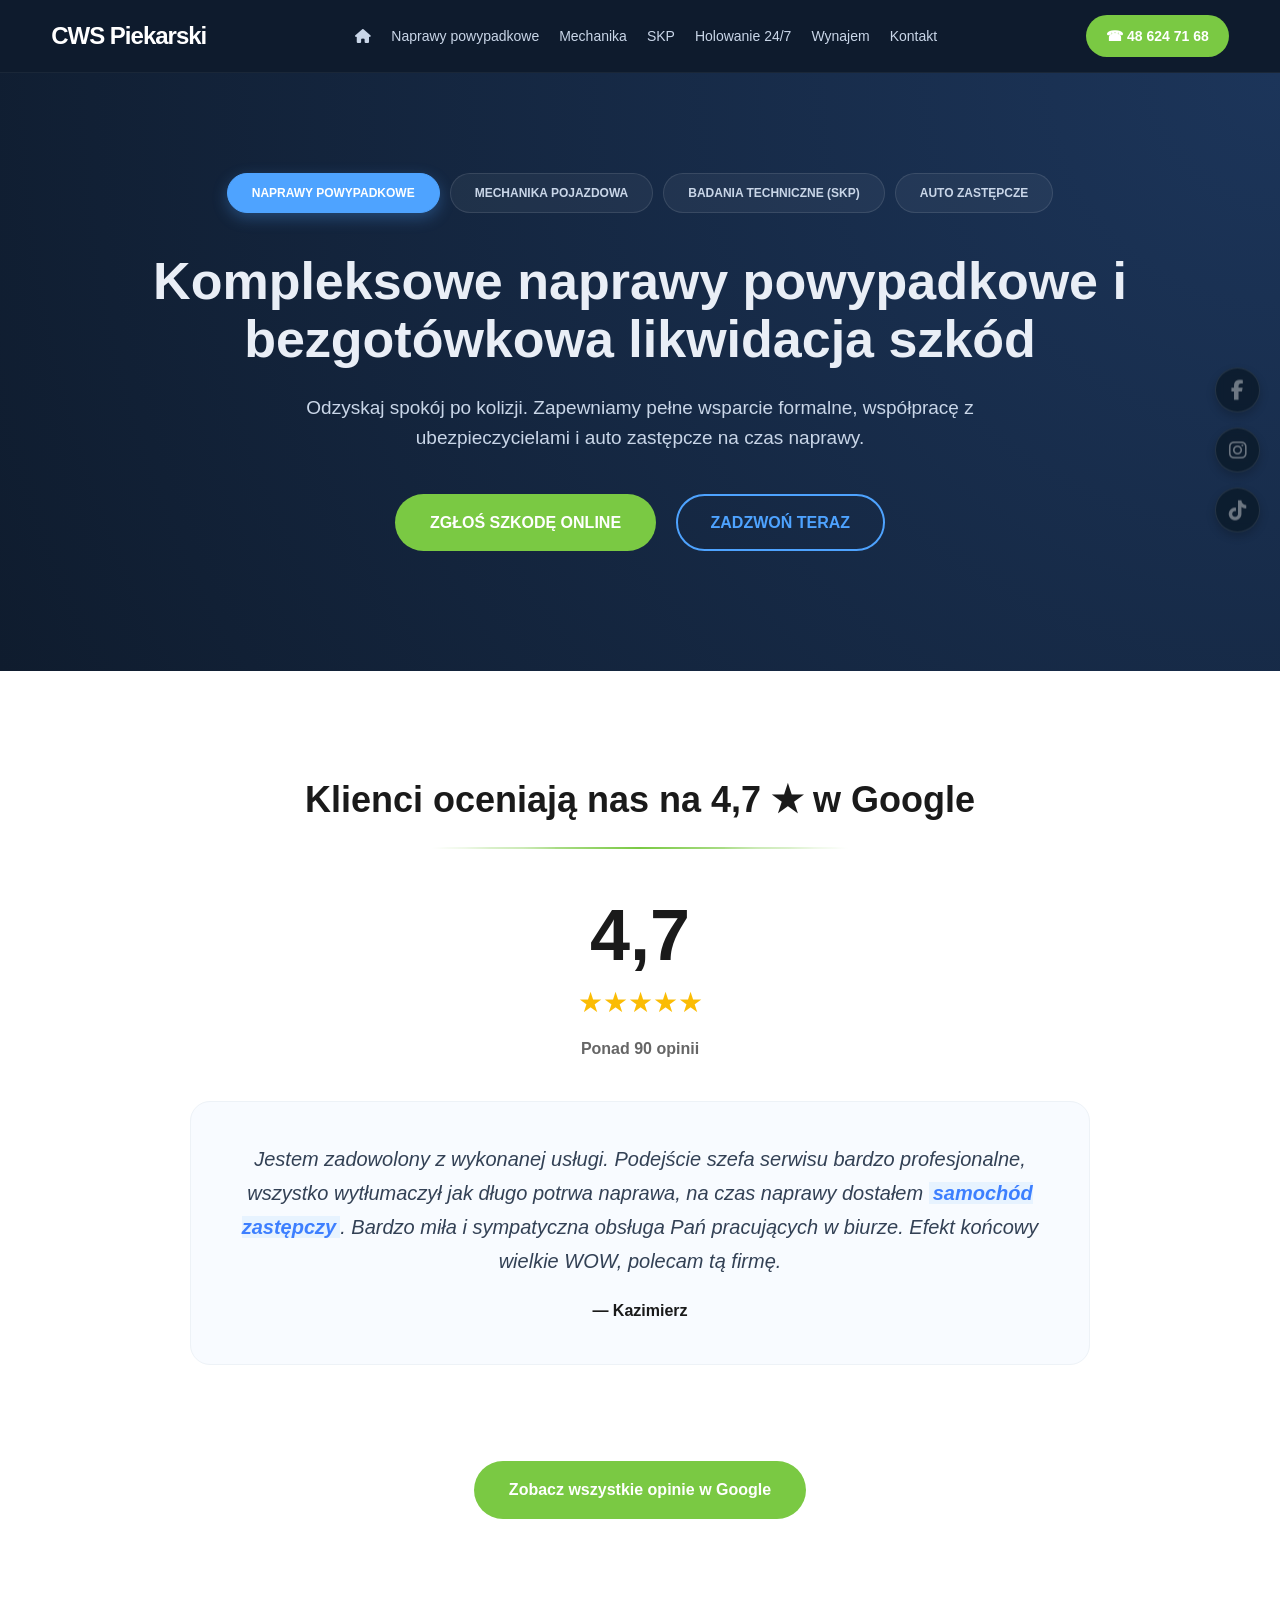
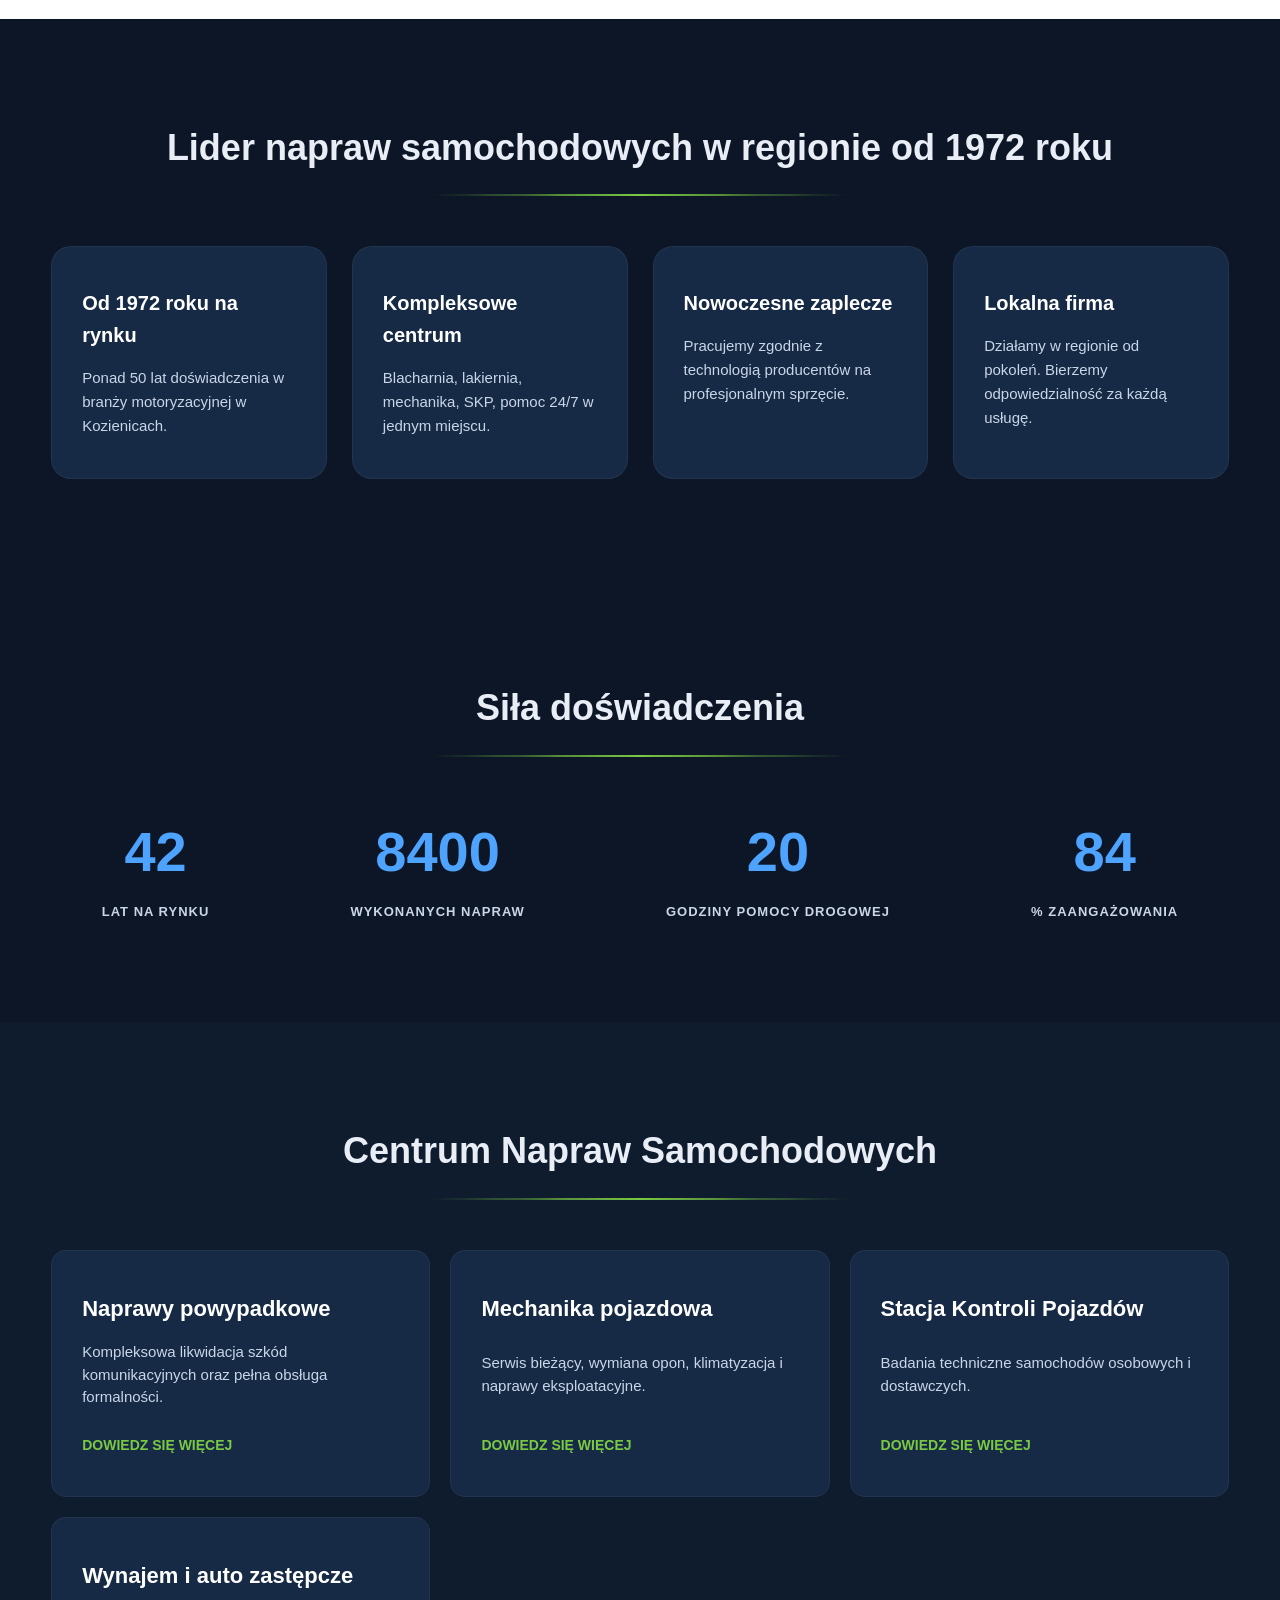
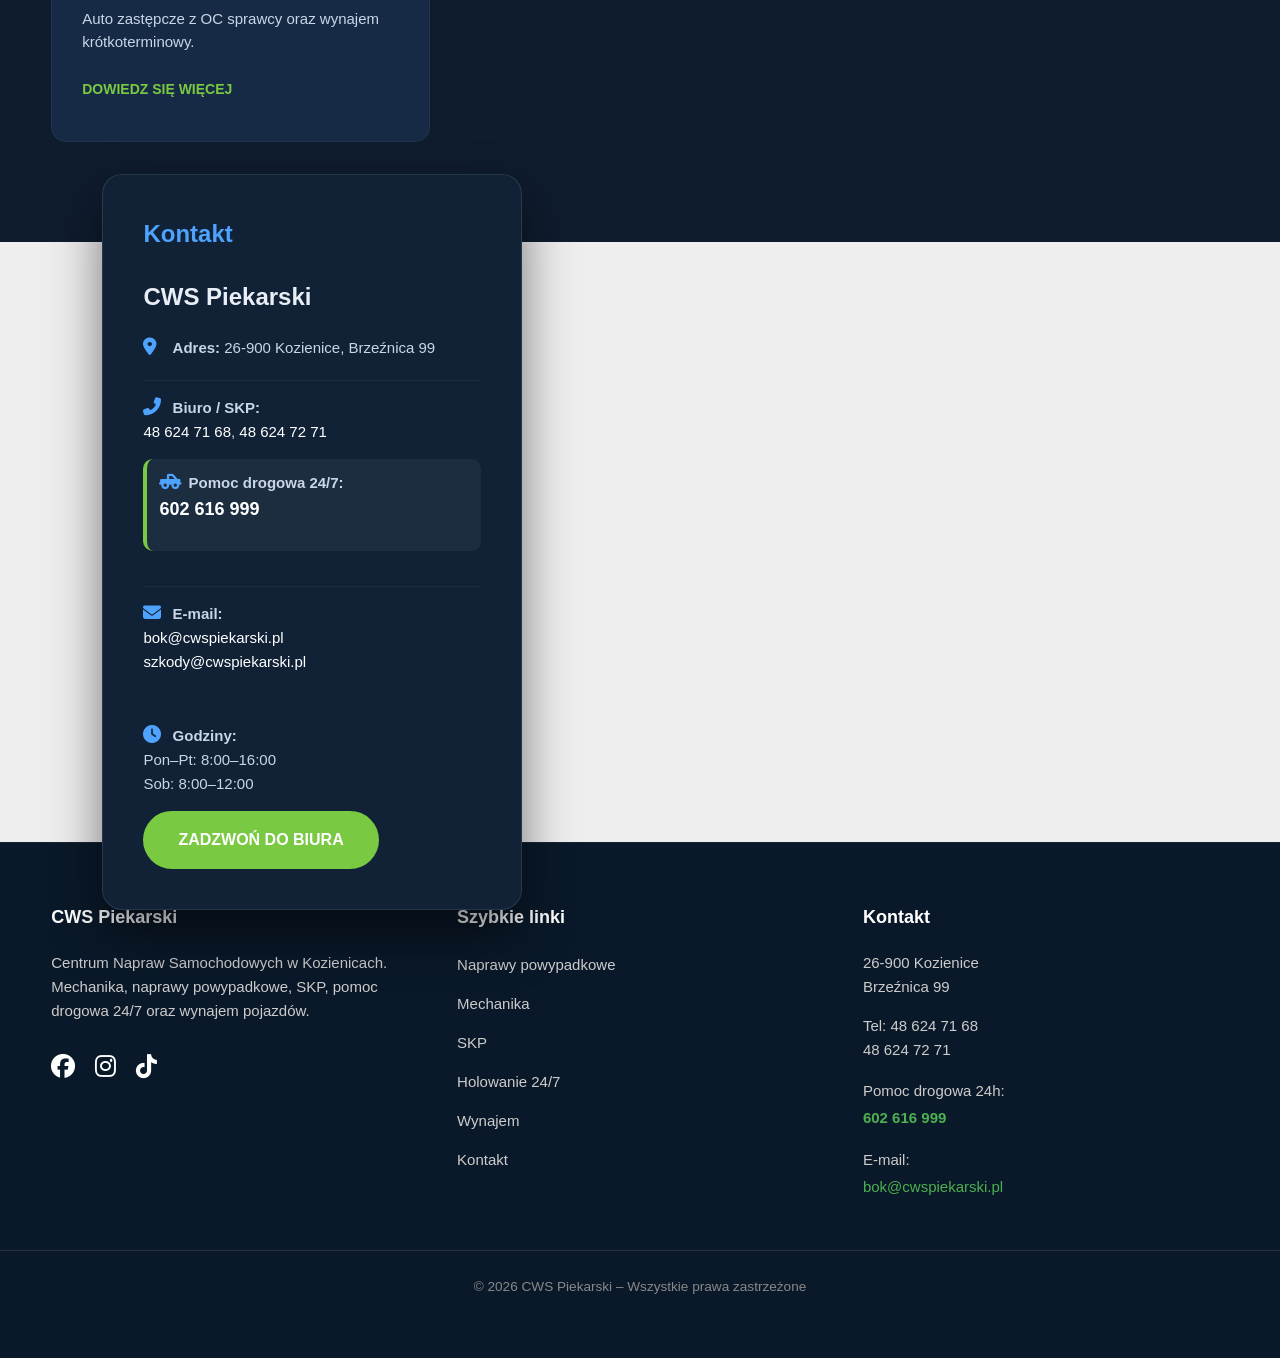
==== commit 08013199: "update" ====
--- a/index.html
+++ b/index.html
@@ -231,37 +231,60 @@
     </div>
 </section>
 
-<footer class="footer-main">
-    <div class="container footer-grid">
+<footer class="footer-main" style="padding: 60px 0; background-color: #0a1929;">
+    <div class="container footer-grid" style="display: grid; grid-template-columns: repeat(3, 1fr); gap: 40px;">
+        
         <div class="footer-col">
-            <h3>CWS Piekarski</h3>
-            <p>Centrum Napraw Samochodowych w Kozienicach. Naprawy powypadkowe, mechanika, SKP, pomoc drogowa 24/7 oraz wynajem pojazdów.</p>
-        </div>
+            <h3 style="color: #fff; margin-bottom: 20px;">CWS Piekarski</h3>
+            <p style="color: #ccc; line-height: 1.6; margin-bottom: 25px;">
+                Centrum Napraw Samochodowych w Kozienicach. 
+                Mechanika, naprawy powypadkowe, SKP, 
+                pomoc drogowa 24/7 oraz wynajem pojazdów.
+            </p>
+            <div class="social-icons" style="display: flex; gap: 20px;">
+                <a href="#" target="_blank" style="color: #fff; font-size: 24px; text-decoration: none;"><i class="fab fa-facebook"></i></a>
+                <a href="#" target="_blank" style="color: #fff; font-size: 24px; text-decoration: none;"><i class="fab fa-instagram"></i></a>
+                <a href="#" target="_blank" style="color: #fff; font-size: 24px; text-decoration: none;"><i class="fab fa-tiktok"></i></a>
+            </div>
+        </div>
+
         <div class="footer-col">
-            <h4>Szybkie linki</h4>
-            <ul>
-                <li><a href="naprawy-powypadkowe.html">Naprawy powypadkowe</a></li>
-                <li><a href="mechanika.html">Mechanika</a></li>
-                <li><a href="skp.html">SKP</a></li>
-                <li><a href="holowanie.html">Holowanie 24/7</a></li>
-                <li><a href="wynajem.html">Wynajem</a></li>
-                <li><a href="aktualnosci.html">Aktualności</a></li>
-                <li><a href="kontakt.html">Kontakt</a></li>
+            <h4 style="color: #fff; margin-bottom: 20px;">Szybkie linki</h4>
+            <ul style="list-style: none; padding: 0;">
+                <li style="margin-bottom: 12px;"><a href="naprawy-powypadkowe.html" style="color: #ccc; text-decoration: none;">Naprawy powypadkowe</a></li>
+                <li style="margin-bottom: 12px;"><a href="mechanika.html" style="color: #ccc; text-decoration: none;">Mechanika</a></li>
+                <li style="margin-bottom: 12px;"><a href="skp.html" style="color: #ccc; text-decoration: none;">SKP</a></li>
+                <li style="margin-bottom: 12px;"><a href="holowanie.html" style="color: #ccc; text-decoration: none;">Holowanie 24/7</a></li>
+                <li style="margin-bottom: 12px;"><a href="wynajem.html" style="color: #ccc; text-decoration: none;">Wynajem</a></li>
+                <li style="margin-bottom: 12px;"><a href="kontakt.html" style="color: #ccc; text-decoration: none;">Kontakt</a></li>
             </ul>
         </div>
+
         <div class="footer-col">
-            <h4>Kontakt</h4>
-            <p>26-900 Kozienice<br>
-               Brzeźnica 99<br>
-               Tel: <a href="tel:+48486247168">48 624 71 68</a><br>
-               <a href="tel:+48486247271" style="display: block; margin-left: 0px;">48 624 72 71</a><br>
-               Pomoc drogowa 24h:<br>
-               <a href="tel:+48602616999">602 616 999</a><br>
-               E-mail:<br>
-               <a href="mailto:bok@cwspiekarski.pl">bok@cwspiekarski.pl</a></p>
-        </div>
-    </div>
-    <div class="footer-bottom">© 2026 Cezary Piekarski – Wszystkie prawa zastrzeżone</div>
+            <h4 style="color: #fff; margin-bottom: 20px;">Kontakt</h4>
+            <p style="color: #ccc; margin-bottom: 15px; line-height: 1.6;">
+                26-900 Kozienice<br>
+                Brzeźnica 99
+            </p>
+            <p style="color: #ccc; margin-bottom: 15px; line-height: 1.6;">
+                Tel: 48 624 71 68<br>
+                48 624 72 71
+            </p>
+            <p style="color: #ccc; margin-bottom: 15px;">
+                Pomoc drogowa 24h:<br>
+                <span style="color: #4caf50; font-weight: bold;">602 616 999</span>
+            </p>
+            <p style="color: #ccc;">
+                E-mail:<br>
+                <a href="mailto:bok@cwspiekarski.pl" style="color: #4caf50; text-decoration: none; font-weight: 500;">bok@cwspiekarski.pl</a>
+            </p>
+        </div>
+
+    </div>
+
+    <div class="footer-bottom" style="text-align: center; margin-top: 50px; padding-top: 25px; border-top: 1px solid rgba(255,255,255,0.1); color: #888; font-size: 0.85rem;">
+        © 2026 CWS Piekarski – Wszystkie prawa zastrzeżone
+    </div>
 </footer>
 
 <div class="social-fixed">
--- a/assets/css/style.css
+++ b/assets/css/style.css
@@ -337,4 +337,459 @@
 
 @media (min-width: 993px) {
     .mobile-call-btn, .only-mobile-call { display: none !important; }
+}
+/* Styl dla nowego przycisku SOS na czerwonym tle */
+.sos-btn-new {
+    display: inline-flex;
+    align-items: center;
+    justify-content: center;
+    gap: 15px; /* Odstęp między ikoną a tekstem */
+    background-color: #d32f2f; /* Wyrazisty, czerwony kolor alarmowy */
+    color: #ffffff; /* Biały tekst dla kontrastu */
+    padding: 18px 35px;
+    border-radius: 50px; /* Zaokrąglony kształt pasujący do innych przycisków */
+    text-decoration: none;
+    font-weight: bold;
+    font-size: 1.1rem;
+    text-transform: uppercase; /* Wielkie litery dla większej powagi */
+    transition: all 0.3s ease;
+    box-shadow: 0 4px 15px rgba(211, 47, 47, 0.4); /* Czerwona poświata */
+    border: 2px solid transparent;
+}
+
+/* Ikona ☎ w przycisku SOS */
+.sos-btn-new .sos-icon {
+    font-size: 1.4rem;
+    line-height: 1;
+}
+
+/* Efekty po najechaniu myszką */
+.sos-btn-new:hover {
+    background-color: #b71c1c; /* Nieco ciemniejszy czerwony */
+    transform: translateY(-2px); /* Delikatne uniesienie */
+    box-shadow: 0 6px 20px rgba(211, 47, 47, 0.6); /* Mocniejsza poświata */
+}
+
+/* Styl dla poprawnego ułożenia przycisków w Hero na dużych ekranach */
+@media (min-width: 768px) {
+    .contact-buttons-row {
+        display: flex;
+        justify-content: center;
+        gap: 20px;
+    }
+    
+    .hero-actions {
+        display: flex;
+        flex-direction: column;
+        align-items: center;
+    }
+}
+.process-section {
+    padding: 100px 0;
+    position: relative;
+}
+
+.process-container {
+    position: relative;
+    max-width: 800px;
+    margin: 60px auto 0;
+    padding-left: 50px; /* Miejsce na linię z boku */
+}
+
+/* Szara linia tła */
+.process-line {
+    position: absolute;
+    left: 20px;
+    top: 10px;
+    bottom: 10px;
+    width: 4px;
+    background: rgba(255, 255, 255, 0.1);
+    border-radius: 2px;
+}
+
+/* Niebieska linia animowana */
+.process-line-filler {
+    position: absolute;
+    top: 0;
+    left: 0;
+    width: 100%;
+    height: 0%; /* Startujemy od zera */
+    background: #007bff; /* Twój niebieski kolor */
+    box-shadow: 0 0 15px rgba(0, 123, 255, 0.5);
+    transition: height 1.5s ease-out;
+}
+
+.process-step {
+    position: relative;
+    margin-bottom: 60px;
+    opacity: 0;
+    transform: translateX(20px);
+    transition: all 0.6s ease-out;
+}
+
+.process-step.visible {
+    opacity: 1;
+    transform: translateX(0);
+}
+
+.step-marker {
+    position: absolute;
+    left: -48px;
+    top: 0;
+    width: 32px;
+    height: 32px;
+    background: #1a2a3a;
+    border: 2px solid rgba(255, 255, 255, 0.2);
+    border-radius: 50%;
+    display: flex;
+    align-items: center;
+    justify-content: center;
+    font-weight: bold;
+    color: #fff;
+    z-index: 2;
+    transition: all 0.4s ease;
+}
+
+/* Gdy punkt zostanie "zalany" linią */
+.process-step.active .step-marker {
+    background: #007bff;
+    border-color: #007bff;
+    box-shadow: 0 0 10px rgba(0, 123, 255, 0.8);
+}
+
+.step-content h3 {
+    margin-bottom: 10px;
+    color: #fff;
+}
+
+.step-content p {
+    color: #ccc;
+    line-height: 1.6;
+}
+.insurance-slider-section {
+    padding: 80px 0;
+    overflow: hidden; /* Ważne, żeby slider nie wychodził poza stronę */
+}
+
+.insurance-slider {
+    width: 100%;
+    position: relative;
+    display: flex;
+    align-items: center;
+}
+
+.insurance-track {
+    display: flex;
+    gap: 60px; /* Odstęp między logotypami */
+    animation: scroll 15s linear infinite; /* Prędkość przesuwania */
+    width: calc(250px * 12); /* Dopasuj do ilości elementów */
+    .insurance-slider:hover .insurance-track {
+    animation-play-state: paused; /* Możesz to usunąć, jeśli ma się kręcić bez przerwy */
+}
+}
+
+.insurance-item {
+    display: flex;
+    flex-direction: column;
+    align-items: center;
+    gap: 15px;
+    width: 150px;
+    flex-shrink: 0;
+    transition: transform 0.3s ease;
+}
+
+.insurance-item img {
+    height: 60px; /* Stała wysokość logotypów */
+    width: auto;
+    filter: grayscale(100%) brightness(1.5); /* Elegancki szary wygląd */
+    opacity: 0.7;
+    transition: all 0.3s ease;
+}
+
+.insurance-item span {
+    font-size: 0.8rem;
+    font-weight: bold;
+    color: #888;
+    letter-spacing: 1px;
+}
+
+/* Efekt po najechaniu */
+.insurance-item:hover img {
+    filter: grayscale(0%) brightness(1);
+    opacity: 1;
+    transform: scale(1.1);
+}
+
+.insurance-item:hover span {
+    color: var(--primary-green);
+}
+
+/* Animacja ruchu */
+@keyframes scroll {
+    0% { transform: translateX(0); }
+    100% { transform: translateX(calc(-210px * 6)); } /* Przesunięcie o połowę długości tracka */
+}
+
+/* Zatrzymanie po najechaniu myszką */
+.insurance-slider:hover .insurance-track {
+    animation-play-state: paused;
+}
+/* Pasek boczny Social Media */
+.social-sticky-bar {
+    position: fixed;
+    right: 0;
+    top: 50%;
+    transform: translateY(-50%);
+    z-index: 9999;
+    display: flex;
+    flex-direction: column;
+}
+
+.social-icon {
+    display: flex;
+    align-items: center;
+    justify-content: flex-end;
+    padding: 12px;
+    margin-bottom: 5px;
+    color: #fff !important;
+    text-decoration: none;
+    border-radius: 5px 0 0 5px;
+    transition: all 0.3s ease;
+    width: 48px;
+    overflow: hidden;
+    white-space: nowrap;
+    box-shadow: -2px 2px 10px rgba(0,0,0,0.3);
+}
+
+.social-icon span {
+    margin-right: 15px;
+    font-size: 14px;
+    font-weight: 600;
+    opacity: 0;
+    transition: opacity 0.3s ease;
+}
+
+.social-icon:hover {
+    width: 170px;
+}
+
+.social-icon:hover span {
+    opacity: 1;
+}
+
+/* Kolory specyficzne */
+.facebook { background-color: #1877F2; }
+.messenger { background-color: #0084FF; }
+.google { background-color: #DB4437; } /* Czerwony pasujący do SOS */
+
+.social-icon i {
+    font-size: 20px;
+    min-width: 24px;
+    text-align: center;
+}
+
+/* Ukrywanie na bardzo małych ekranach, żeby nie zasłaniało tekstu */
+@media (max-width: 480px) {
+    .social-sticky-bar {
+        display: none;
+    }
+}
+.social-fixed {
+    position: fixed;
+    right: 20px; /* Odstęp od prawej krawędzi */
+    top: 50%;
+    transform: translateY(-50%);
+    z-index: 2000;
+    display: flex;
+    flex-direction: column;
+    gap: 15px;
+}
+
+.social-fixed .social {
+    width: 45px;
+    height: 45px;
+    display: flex;
+    align-items: center;
+    justify-content: center;
+    border-radius: 50%; /* Okrągłe, jak na głównej */
+    color: #fff !important;
+    text-decoration: none;
+    font-size: 20px;
+    transition: all 0.3s ease;
+    box-shadow: 0 4px 12px rgba(0,0,0,0.3);
+}
+
+/* Kolory zgodne z Twoim index.html */
+.social-fixed .fb { background-color: #1877f2; }
+.social-fixed .ig { background-color: #e4405f; }
+.social-fixed .tt { background-color: #000000; }
+
+/* Efekt najechania */
+.social-fixed .social:hover {
+    transform: scale(1.1);
+    box-shadow: 0 6px 16px rgba(0,0,0,0.4);
+}
+
+/* Ukrywamy na mobilkach, żeby nie zasłaniały przycisku "ZADZWOŃ TERAZ" */
+@media (max-width: 992px) {
+    .social-fixed {
+        display: none;
+    }
+}
+/* --- STYLIZACJA SOCIAL MEDIA - EFEKT "ZLANIA SIĘ Z TŁEM" --- */
+
+.social-fixed {
+    position: fixed;
+    right: 20px;
+    top: 50%;
+    transform: translateY(-50%);
+    z-index: 2000;
+    display: flex;
+    flex-direction: column;
+    gap: 15px;
+}
+
+.social-fixed .social {
+    width: 45px;
+    height: 45px;
+    display: flex;
+    align-items: center;
+    justify-content: center;
+    border-radius: 50%;
+    color: rgba(255, 255, 255, 0.4) !important; /* Ikony są lekko przezroczyste */
+    text-decoration: none;
+    font-size: 20px;
+    
+    /* KOLOR ZBLIŻONY DO TŁA: Bardzo ciemny granat, prawie czarny */
+    background-color: rgba(10, 25, 41, 0.8); 
+    border: 1px solid rgba(255, 255, 255, 0.1); /* Delikatna obwódka, żeby było je widać na ciemnym tle */
+    
+    transition: all 0.4s cubic-bezier(0.4, 0, 0.2, 1);
+    box-shadow: 0 4px 10px rgba(0,0,0,0.2);
+}
+
+/* --- EFEKTY PO NAJECHANIU MYSZKĄ (HOVER) --- */
+
+.social-fixed .social:hover {
+    transform: scale(1.15) rotate(5deg); /* Lekki obrót dodaje dynamiki */
+    color: #ffffff !important; /* Ikona staje się biała */
+    box-shadow: 0 8px 20px rgba(0,0,0,0.5);
+}
+
+/* FB - teraz dopiero dostaje swój kolor */
+.social-fixed .fb:hover {
+    background-color: #1877f2;
+    border-color: #1877f2;
+}
+
+/* IG - teraz dopiero dostaje swój kolor */
+.social-fixed .ig:hover {
+    background-color: #e4405f;
+    border-color: #e4405f;
+}
+
+/* TT - teraz dopiero dostaje swój kolor */
+.social-fixed .tt:hover {
+    background-color: #000000;
+    border-color: #000000;
+}
+
+/* Mobile - ukryte */
+@media (max-width: 992px) {
+    .social-fixed { display: none; }
+}
+/* Stylizacja menu kategorii w cenniku */
+.cennik-tabs-container {
+    margin-bottom: 40px;
+    padding: 20px 0;
+    border-bottom: 1px solid rgba(255,255,255,0.1);
+}
+
+.cennik-menu {
+    display: flex;
+    flex-wrap: wrap;
+    gap: 10px;
+    justify-content: center;
+}
+
+.price-tab {
+    display: inline-block;
+    padding: 8px 18px;
+    background: rgba(255, 255, 255, 0.05);
+    color: #fff !important;
+    text-decoration: none;
+    border-radius: 25px;
+    font-size: 14px;
+    font-weight: 500;
+    border: 1px solid rgba(255, 255, 255, 0.2);
+    transition: all 0.3s ease;
+}
+
+.price-tab:hover {
+    background: #7ac943; /* Zielony kolor z Twojego Hero */
+    border-color: #7ac943;
+    transform: translateY(-2px);
+}
+
+/* Poprawa czytelności nagłówka kategorii */
+.category-title {
+    color: #7ac943;
+    margin-bottom: 25px;
+    font-size: 24px;
+    text-transform: uppercase;
+    letter-spacing: 1px;
+}
+
+/* Stylizacja samych pozycji cennika */
+.price-list p {
+    display: flex;
+    justify-content: space-between;
+    padding: 12px 0;
+    border-bottom: 1px solid rgba(255,255,255,0.05);
+    margin: 0;
+}
+
+.price-list p strong {
+    color: #7ac943;
+    white-space: nowrap;
+    margin-left: 20px;
+}
+/* Układ kart 2x3 */
+.services-grid {
+    display: grid;
+    grid-template-columns: repeat(2, 1fr); /* Dwie kolumny */
+    gap: 25px;
+}
+
+.service-card {
+    background: #1a2436; /* Ciemne tło kart z grafiki */
+    padding: 40px;
+    border-radius: 15px;
+    transition: transform 0.3s ease;
+}
+
+.service-card:hover {
+    transform: translateY(-5px);
+    background: #212d42;
+}
+
+.service-card h3 {
+    color: #fff;
+    font-size: 22px;
+    margin-bottom: 15px;
+    line-height: 1.3;
+}
+
+.service-card p {
+    color: #ccc;
+    font-size: 16px;
+    line-height: 1.6;
+    margin: 0;
+}
+
+/* Responsywność dla telefonów - jedna kolumna */
+@media (max-width: 768px) {
+    .services-grid {
+        grid-template-columns: 1fr;
+    }
 }
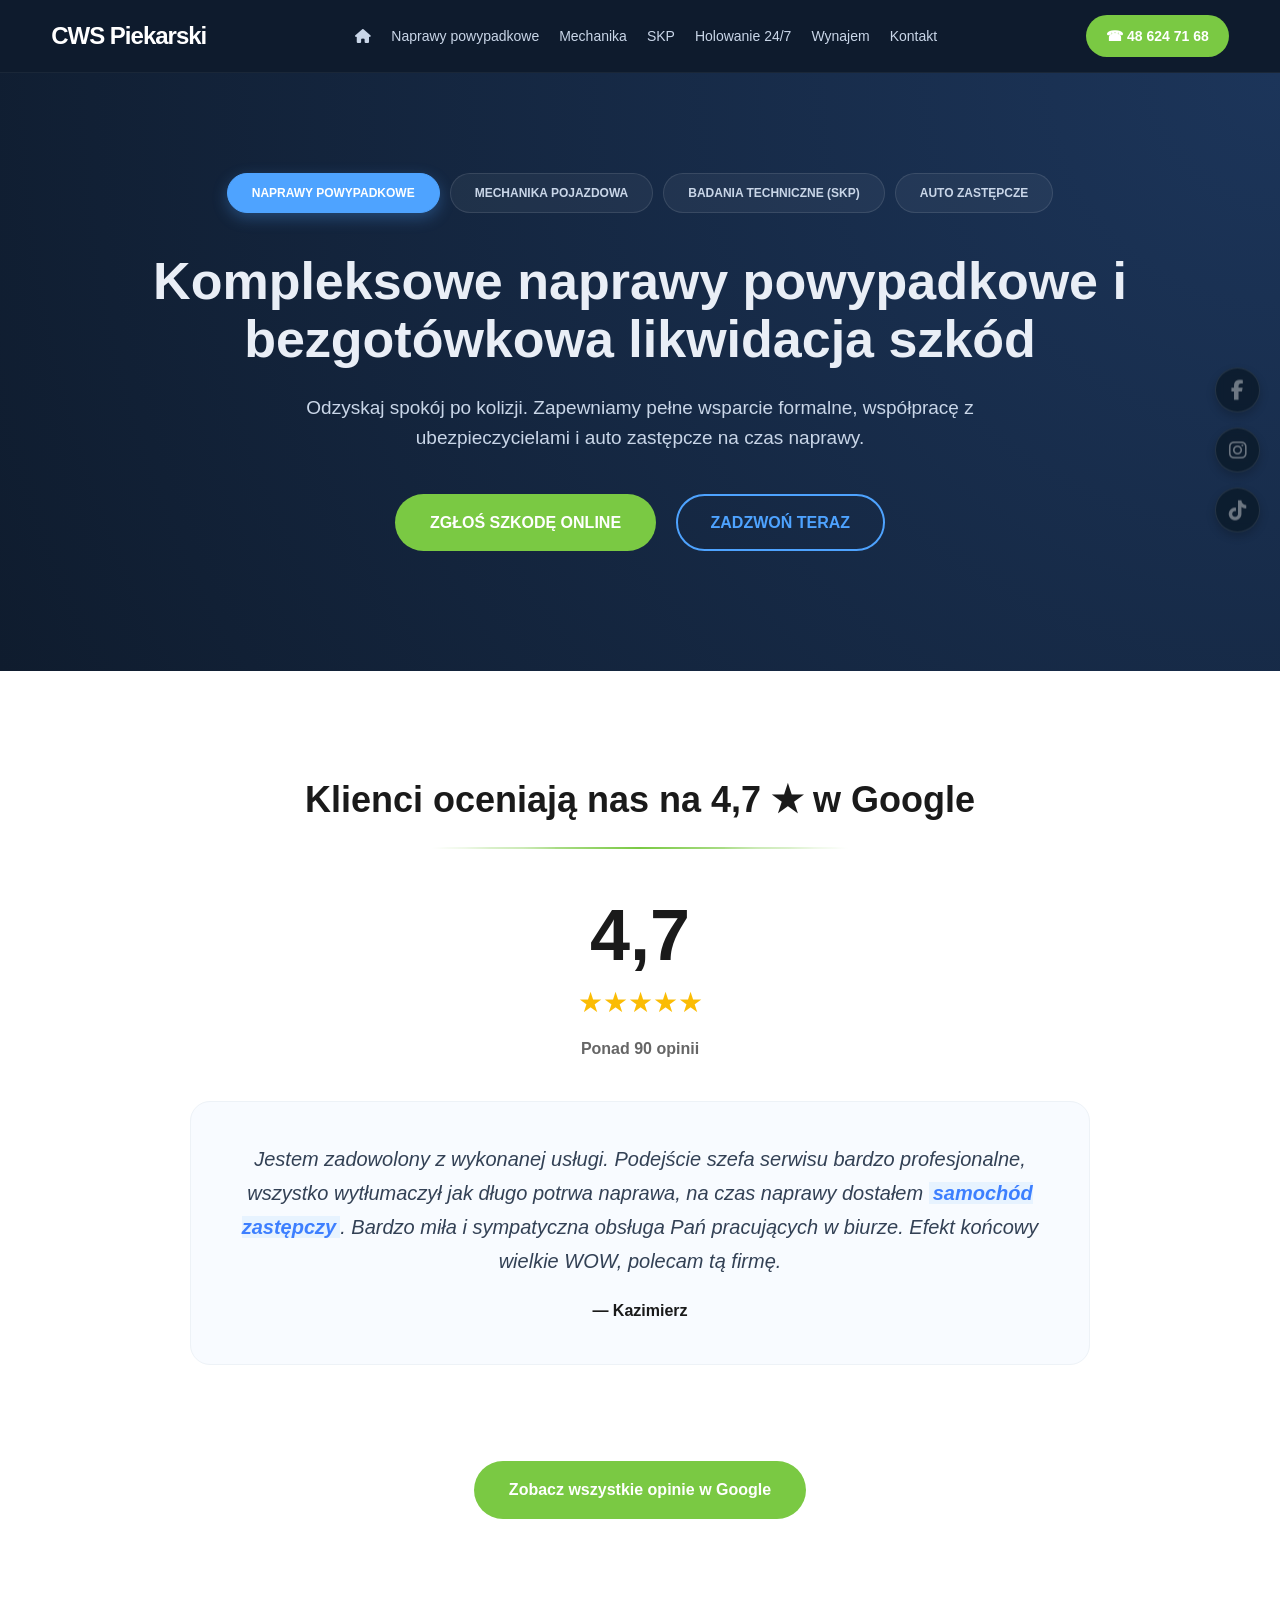
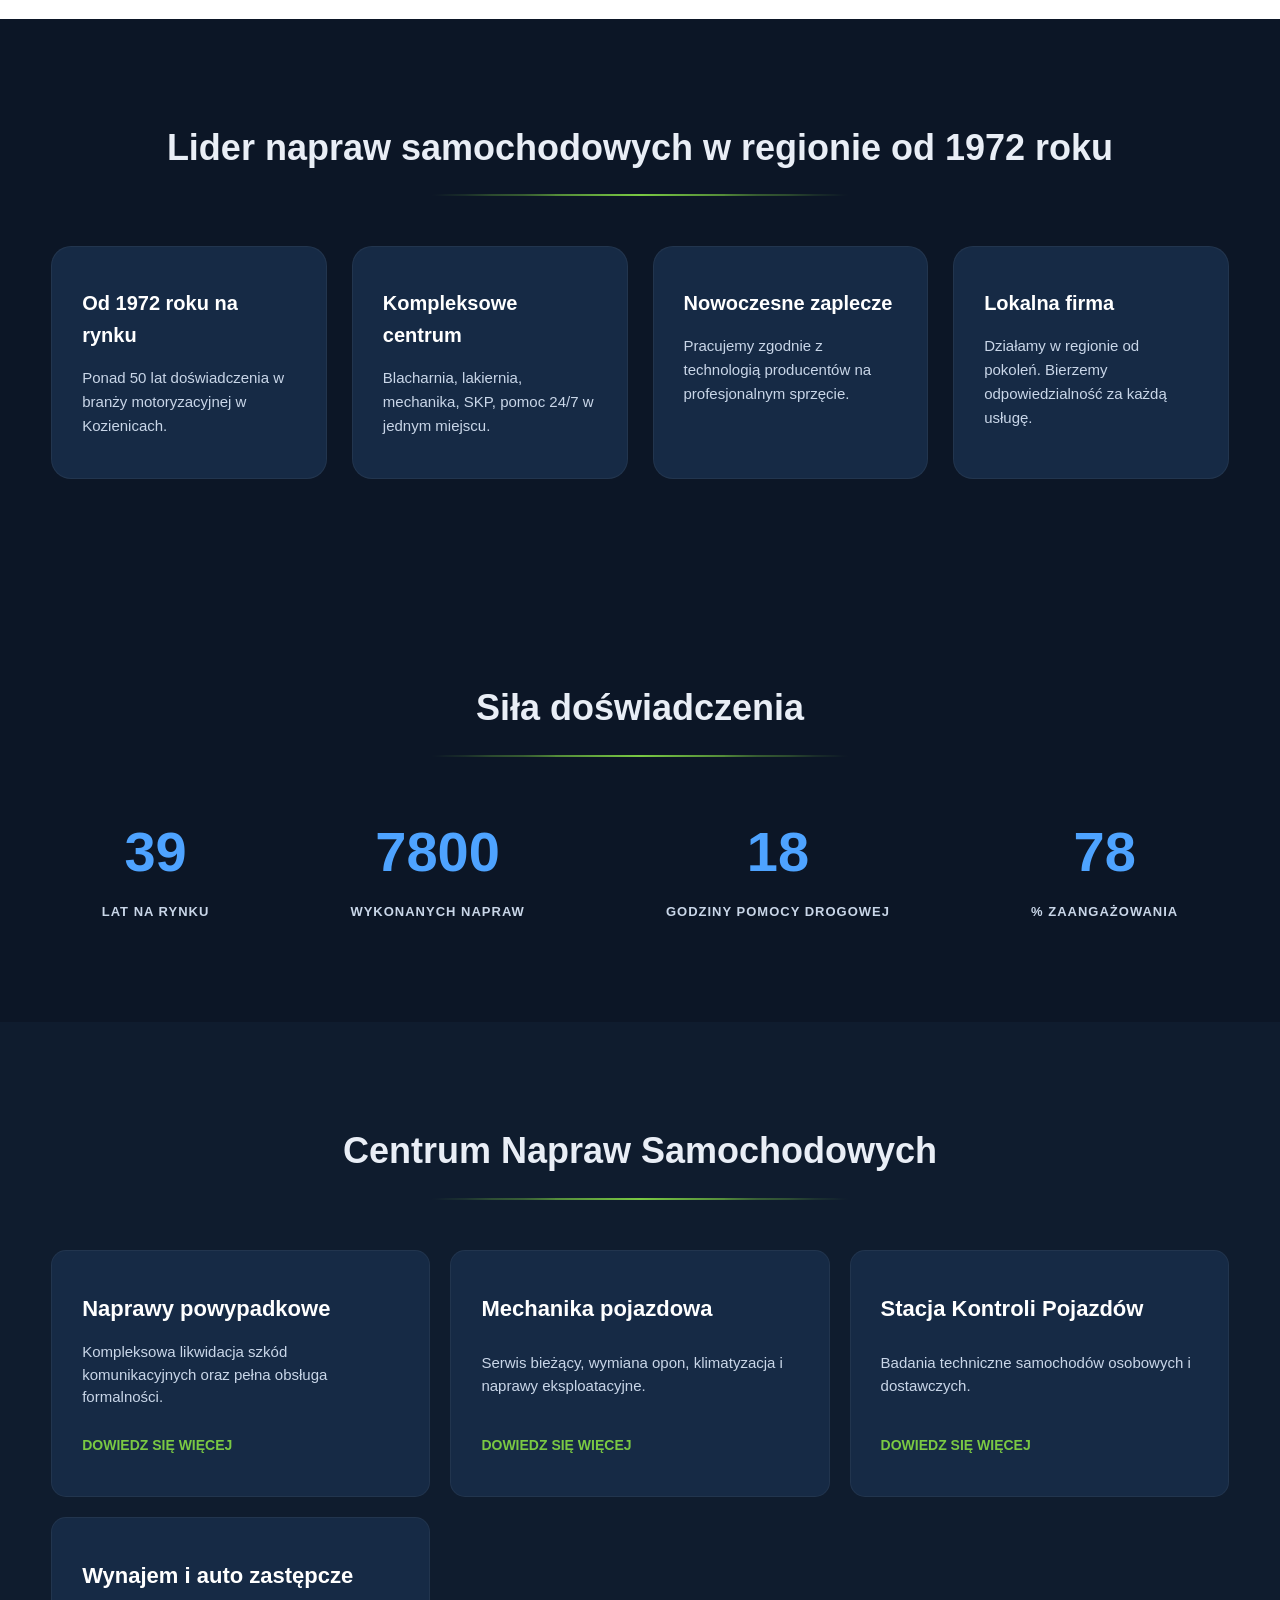
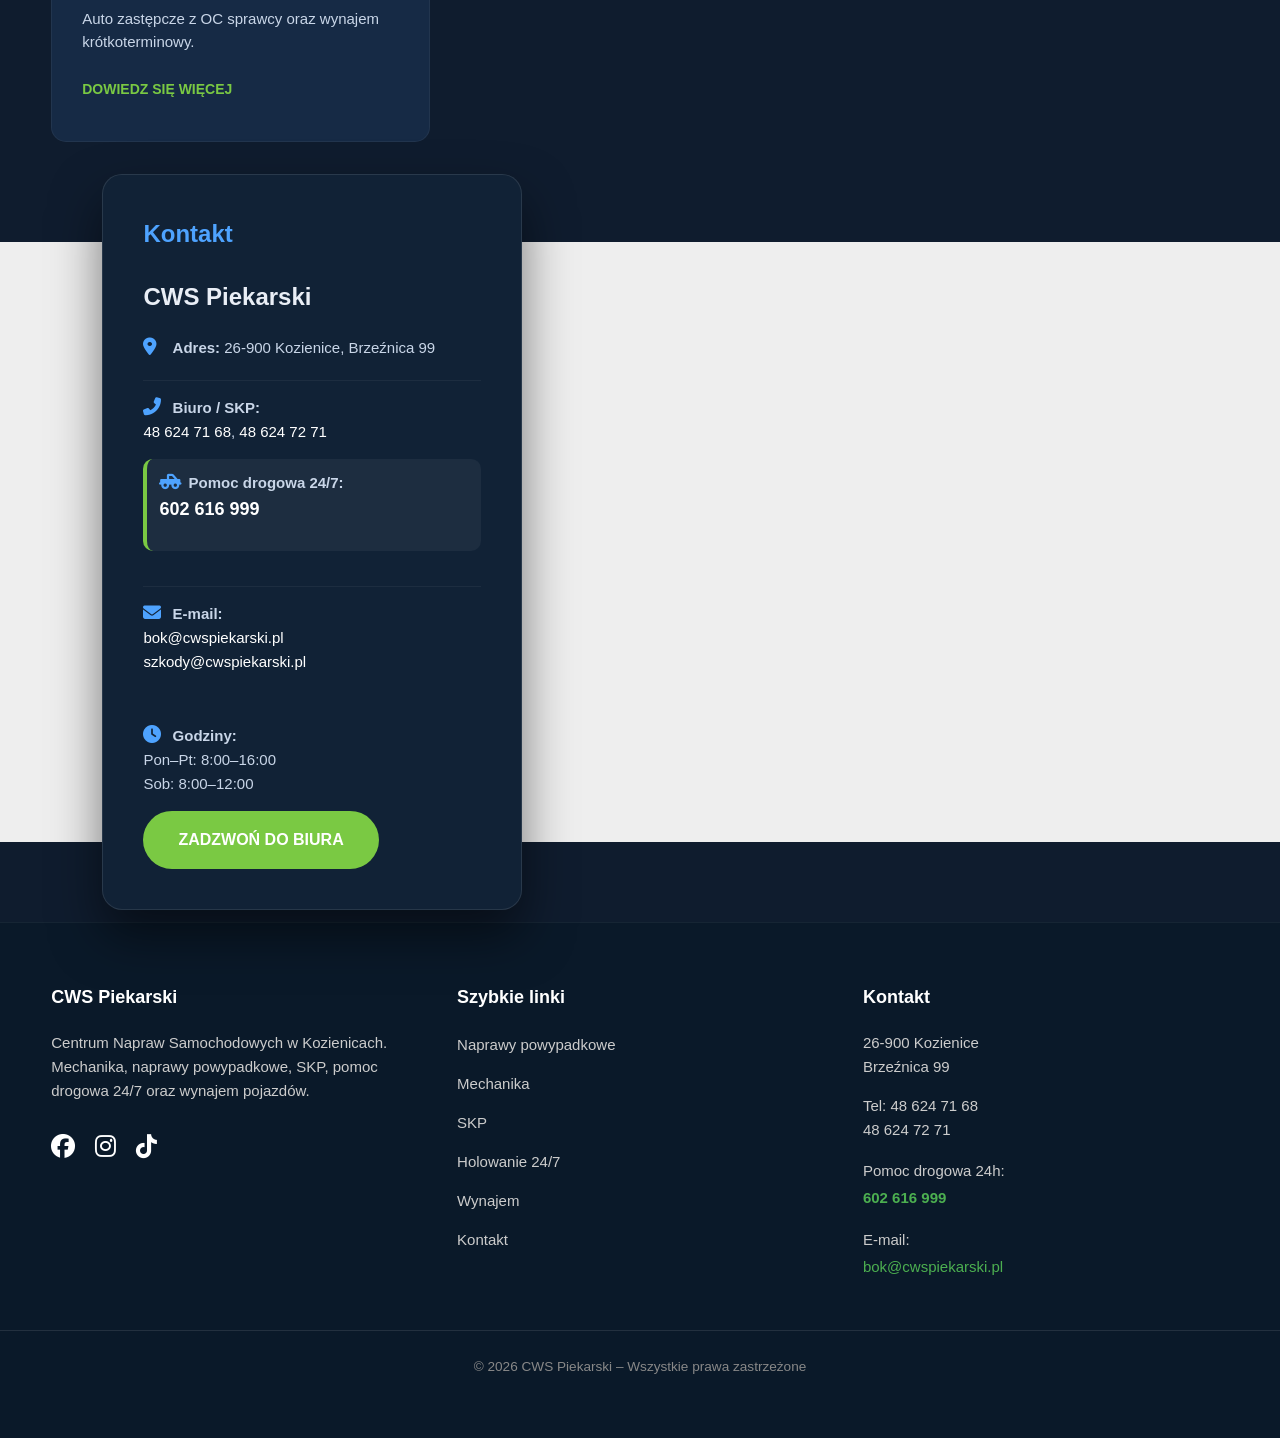
==== commit b81cb975: "update" ====
--- a/index.html
+++ b/index.html
@@ -186,10 +186,10 @@
     </div>
 </section>
 
-<section class="contact-section">
+<section class="contact-section" style="margin-bottom: 80px;">
     <div class="contact-map-bg">
        <iframe 
-    src="https://www.google.com/maps/embed?pb=!1m18!1m12!1m3!1d2472.03159954005!2d21.63746377720993!3d51.552378906939945!2m3!1f0!2f0!3f0!3m2!1i1024!2i768!4f13.1!3m3!1m2!1s0x4718903cb6abd77f%3A0xb56fa059129cf45e!2sCWS%20Piekarski!5e0!3m2!1spl!2spl!4v1715600000000!5m2!1spl!2spl" 
+    src="https://www.google.com/maps/embed?pb=!1m18!1m12!1m3!1d2466.828552697843!2d21.536485876939943!3d51.59055810457685!2m3!1f0!2f0!3f0!3m2!1i1024!2i768!4f13.1!3m3!1m2!1s0x47189396e95b9555%3A0xc39f880862085731!2sCWS%20Piekarski!5e0!3m2!1spl!2spl!4v1709855555555!5m2!1spl!2spl" 
     width="100%" 
     height="100%" 
     style="border:0;" 
@@ -221,8 +221,8 @@
                 </div>
 
                 <p><i class="fas fa-clock"></i> <strong>Godziny:</strong><br>
-                   Pon–Pt: 8:00–16:00<br>
-                   Sob: 8:00–12:00</p>
+                    Pon–Pt: 8:00–16:00<br>
+                    Sob: 8:00–12:00</p>
             </div>
             <div class="contact-buttons">
                 <a href="tel:+48486247168" class="btn-primary">ZADZWOŃ DO BIURA</a>
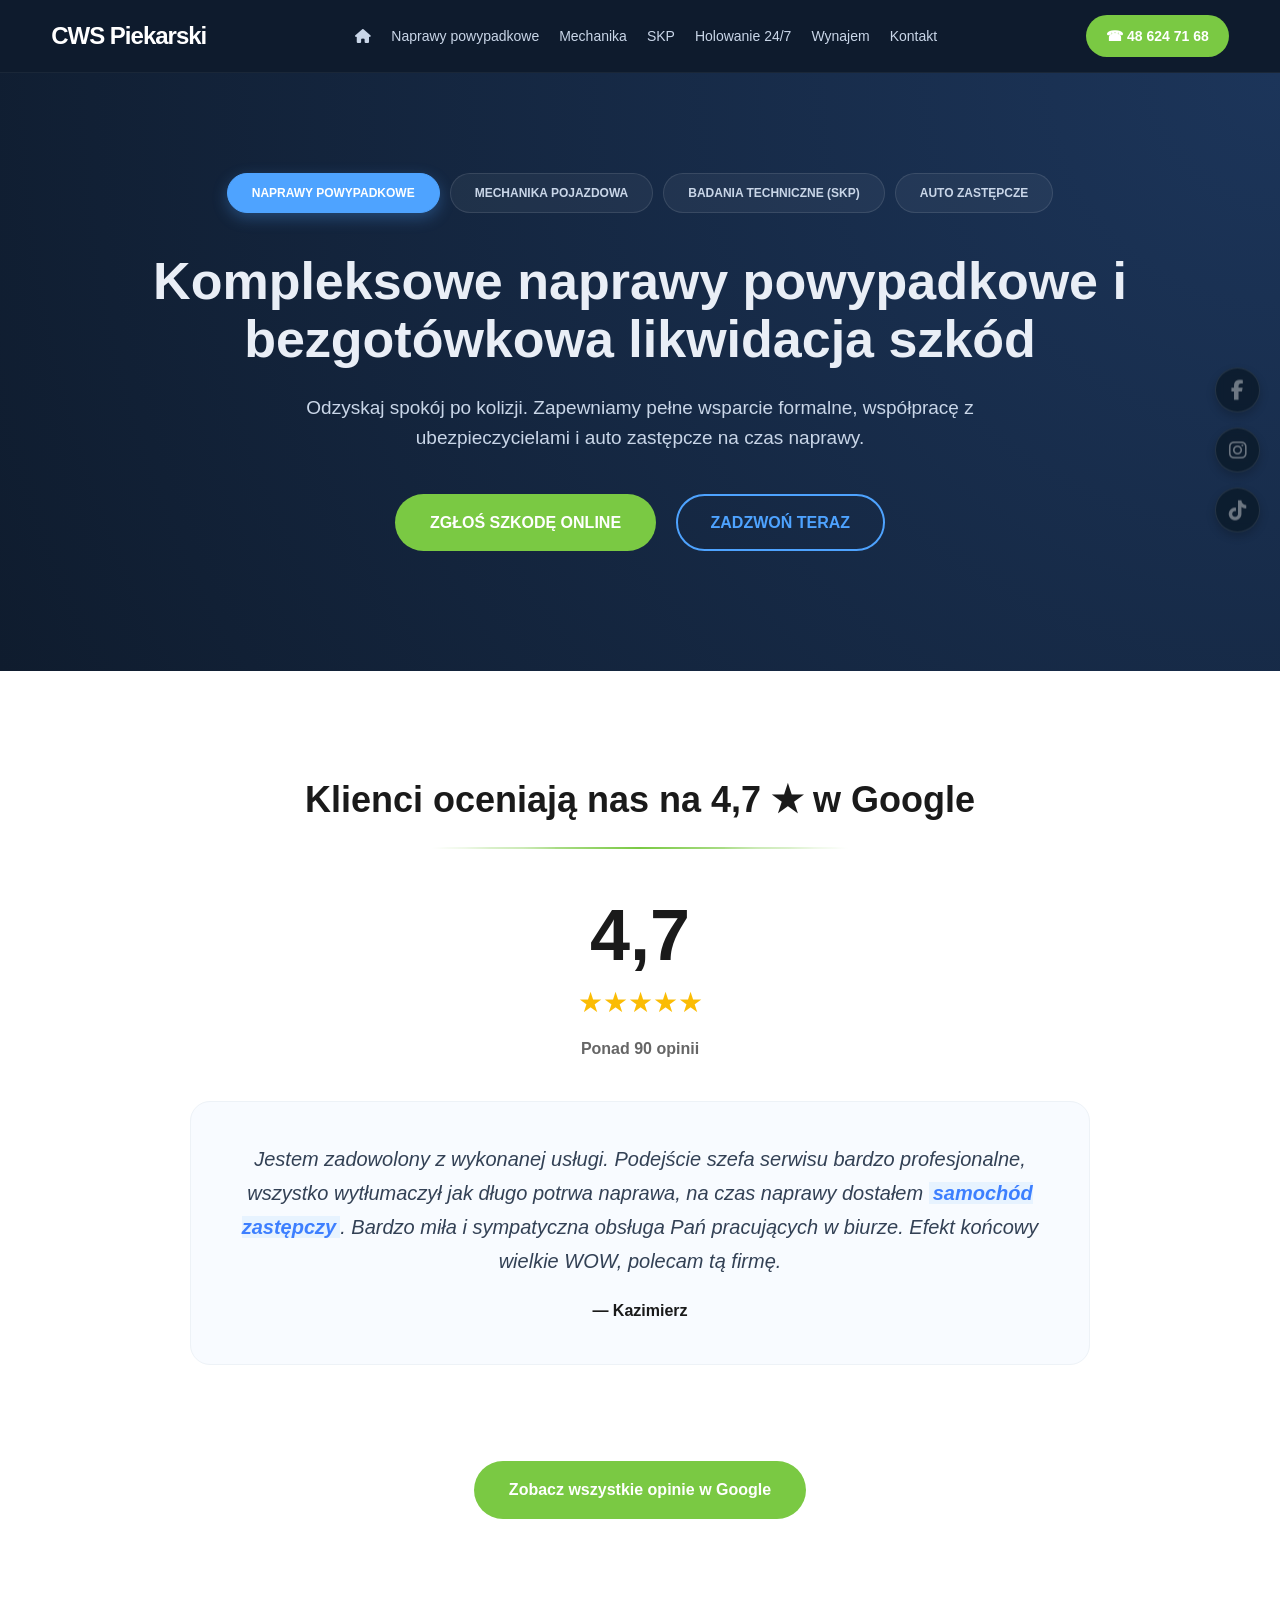
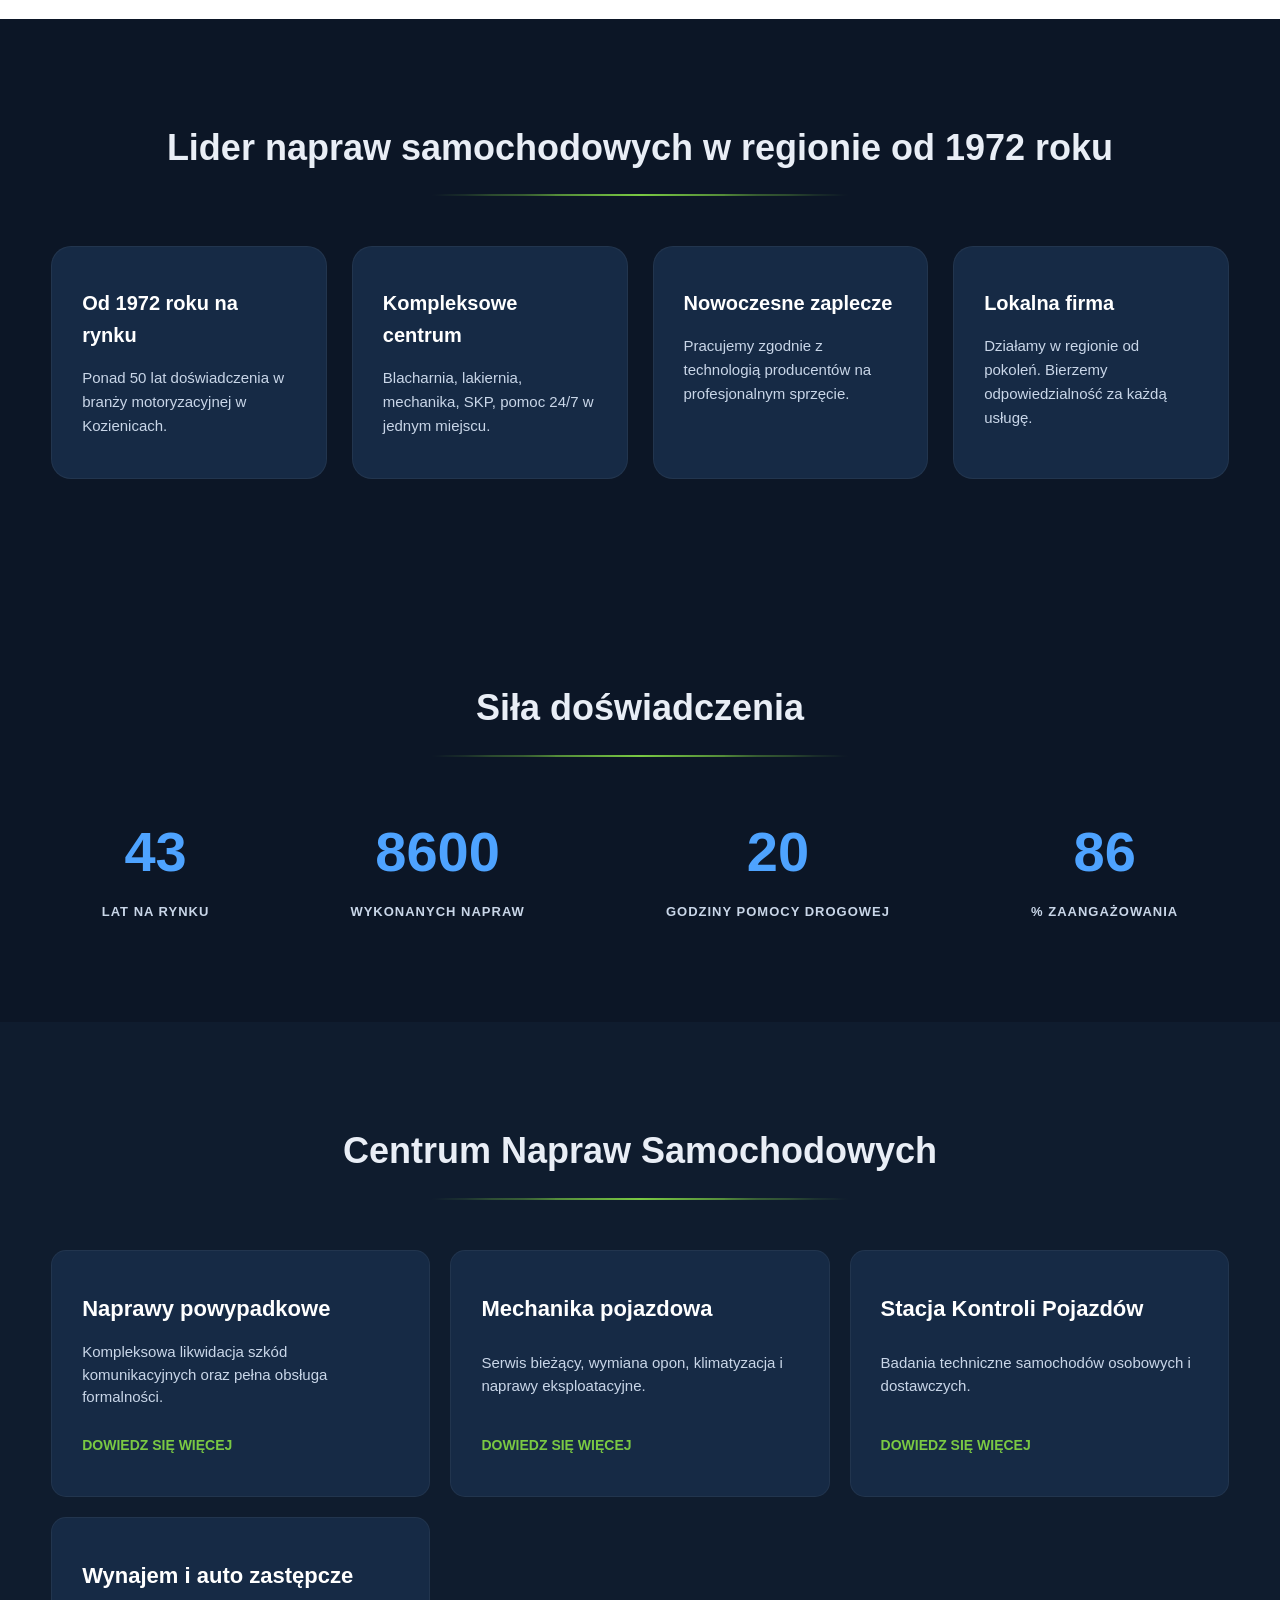
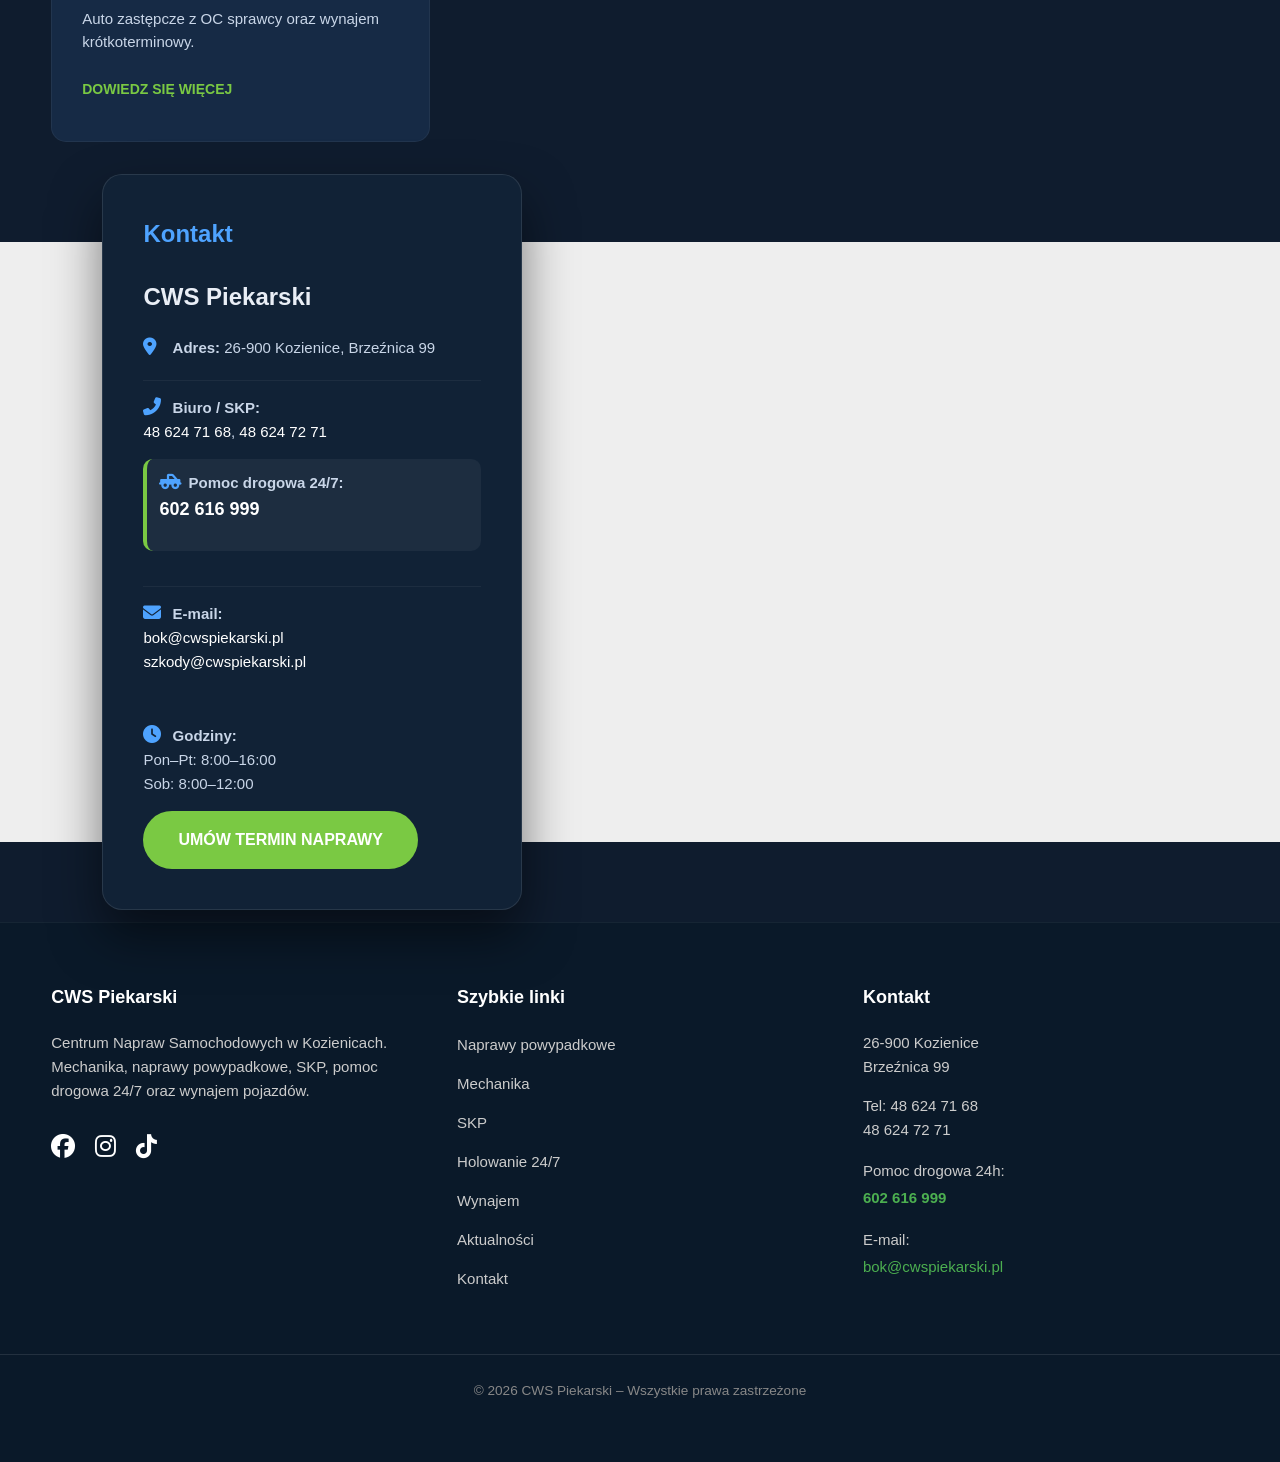
==== commit 8c91d7ef: "update" ====
--- a/index.html
+++ b/index.html
@@ -3,8 +3,10 @@
 <head>
     <meta charset="UTF-8">
     <meta name="viewport" content="width=device-width, initial-scale=1.0">
-    <title>CWS Piekarski – Naprawy Powypadkowe i Mechanika Kozienice</title>
-    <meta name="description" content="Naprawy powypadkowe, mechanika, stacja kontroli pojazdów, holowanie 24h i wynajem aut – Kozienice i okolice.">
+    <title>CWS Piekarski Kozienice | Blacharstwo, Mechanika i SKP Kozienice</title>
+    <meta name="description" content="Profesjonalny blacharz i lakiernik w Kozienicach. CWS Piekarski to kompleksowe naprawy powypadkowe, mechanika pojazdowa, stacja kontroli pojazdów i pomoc drogowa 24h.">
+    <meta name="keywords" content="blacharz Kozienice, lakiernik Kozienice, mechanik Kozienice, SKP Kozienice, naprawy powypadkowe, pomoc drogowa Kozienice, CWS Piekarski">
+    <link rel="canonical" href="https://cwspiekarski.pl/">
     <meta name="google-site-verification" content="duXvOSupE5VvoGKIurfdUXfkPlj5D6680ZqY4Vy80lE" />
     
     <link rel="stylesheet" href="https://cdnjs.cloudflare.com/ajax/libs/font-awesome/6.5.0/css/all.min.css">
@@ -16,6 +18,50 @@
         function gtag(){dataLayer.push(arguments);}
         gtag('js', new Date());
         gtag('config', 'G-XBYX8MP241');
+    </script>
+
+    <script type="application/ld+json">
+    {
+      "@context": "https://schema.org",
+      "@type": "AutoRepair",
+      "name": "CWS Piekarski",
+      "image": "https://cwspiekarski.pl/assets/img/logo.png",
+      "@id": "https://cwspiekarski.pl",
+      "url": "https://cwspiekarski.pl",
+      "telephone": "+48486247168",
+      "priceRange": "$$",
+      "address": {
+        "@type": "PostalAddress",
+        "streetAddress": "Brzeźnica 99",
+        "addressLocality": "Kozienice",
+        "postalCode": "26-900",
+        "addressCountry": "PL"
+      },
+      "geo": {
+        "@type": "GeoCoordinates",
+        "latitude": 51.588, 
+        "longitude": 21.565
+      },
+      "openingHoursSpecification": [
+        {
+          "@type": "OpeningHoursSpecification",
+          "dayOfWeek": ["Monday", "Tuesday", "Wednesday", "Thursday", "Friday"],
+          "opens": "08:00",
+          "closes": "16:00"
+        },
+        {
+          "@type": "OpeningHoursSpecification",
+          "dayOfWeek": "Saturday",
+          "opens": "08:00",
+          "closes": "12:00"
+        }
+      ],
+      "sameAs": [
+        "https://www.facebook.com/profile.php?id=100057295096815",
+        "https://www.instagram.com/cwspiekarski/",
+        "https://www.tiktok.com/@cwspiekarski"
+      ]
+    }
     </script>
 </head>
 <body>
@@ -71,7 +117,7 @@
 
         <nav id="main-nav">
             <ul>
-                <li><a href="index.html" class="home-icon"><i class="fas fa-home"></i></a></li>
+                <li><a href="index.html" class="home-icon" aria-label="Strona główna"><i class="fas fa-home"></i></a></li>
                 <li><a href="naprawy-powypadkowe.html">Naprawy powypadkowe</a></li>
                 <li><a href="mechanika.html">Mechanika</a></li>
                 <li><a href="skp.html">SKP</a></li>
@@ -188,14 +234,15 @@
 
 <section class="contact-section" style="margin-bottom: 80px;">
     <div class="contact-map-bg">
-       <iframe 
-    src="https://www.google.com/maps/embed?pb=!1m18!1m12!1m3!1d2466.828552697843!2d21.536485876939943!3d51.59055810457685!2m3!1f0!2f0!3f0!3m2!1i1024!2i768!4f13.1!3m3!1m2!1s0x47189396e95b9555%3A0xc39f880862085731!2sCWS%20Piekarski!5e0!3m2!1spl!2spl!4v1709855555555!5m2!1spl!2spl" 
+      <iframe 
+    src="https://www.google.com/maps/embed?pb=!1m18!1m12!1m3!1d2466.820258074811!2d21.637463777265882!3d51.5523789069542!2m3!1f0!2f0!3f0!3m2!1i1024!2i768!4f13.1!3m3!1m2!1s0x4718903cb6abd77f%3A0xb56fa859129cf45e!2sCWS%20Piekarski!5e0!3m2!1spl!2spl!4v1715600000000!5m2!1spl!2spl" 
     width="100%" 
     height="100%" 
     style="border:0;" 
     allowfullscreen="" 
     loading="lazy" 
-    referrerpolicy="no-referrer-when-downgrade">
+    referrerpolicy="no-referrer-when-downgrade"
+    title="Mapa dojazdu do CWS Piekarski Kozienice">
 </iframe>
         
         <div class="contact-card">
@@ -225,7 +272,7 @@
                     Sob: 8:00–12:00</p>
             </div>
             <div class="contact-buttons">
-                <a href="tel:+48486247168" class="btn-primary">ZADZWOŃ DO BIURA</a>
+                <a href="tel:+48486247168" class="btn-primary">UMÓW TERMIN NAPRAWY</a>
             </div>
         </div>
     </div>
@@ -242,9 +289,9 @@
                 pomoc drogowa 24/7 oraz wynajem pojazdów.
             </p>
             <div class="social-icons" style="display: flex; gap: 20px;">
-                <a href="#" target="_blank" style="color: #fff; font-size: 24px; text-decoration: none;"><i class="fab fa-facebook"></i></a>
-                <a href="#" target="_blank" style="color: #fff; font-size: 24px; text-decoration: none;"><i class="fab fa-instagram"></i></a>
-                <a href="#" target="_blank" style="color: #fff; font-size: 24px; text-decoration: none;"><i class="fab fa-tiktok"></i></a>
+                <a href="https://www.facebook.com/profile.php?id=100057295096815" target="_blank" style="color: #fff; font-size: 24px; text-decoration: none;" aria-label="Facebook"><i class="fab fa-facebook"></i></a>
+                <a href="https://www.instagram.com/cwspiekarski/" target="_blank" style="color: #fff; font-size: 24px; text-decoration: none;" aria-label="Instagram"><i class="fab fa-instagram"></i></a>
+                <a href="https://www.tiktok.com/@cwspiekarski?lang=pl-PL" target="_blank" style="color: #fff; font-size: 24px; text-decoration: none;" aria-label="TikTok"><i class="fab fa-tiktok"></i></a>
             </div>
         </div>
 
@@ -256,6 +303,7 @@
                 <li style="margin-bottom: 12px;"><a href="skp.html" style="color: #ccc; text-decoration: none;">SKP</a></li>
                 <li style="margin-bottom: 12px;"><a href="holowanie.html" style="color: #ccc; text-decoration: none;">Holowanie 24/7</a></li>
                 <li style="margin-bottom: 12px;"><a href="wynajem.html" style="color: #ccc; text-decoration: none;">Wynajem</a></li>
+                <li style="margin-bottom: 12px;"><a href="aktualnosci.html" style="color: #ccc; text-decoration: none;">Aktualności</a></li>
                 <li style="margin-bottom: 12px;"><a href="kontakt.html" style="color: #ccc; text-decoration: none;">Kontakt</a></li>
             </ul>
         </div>
